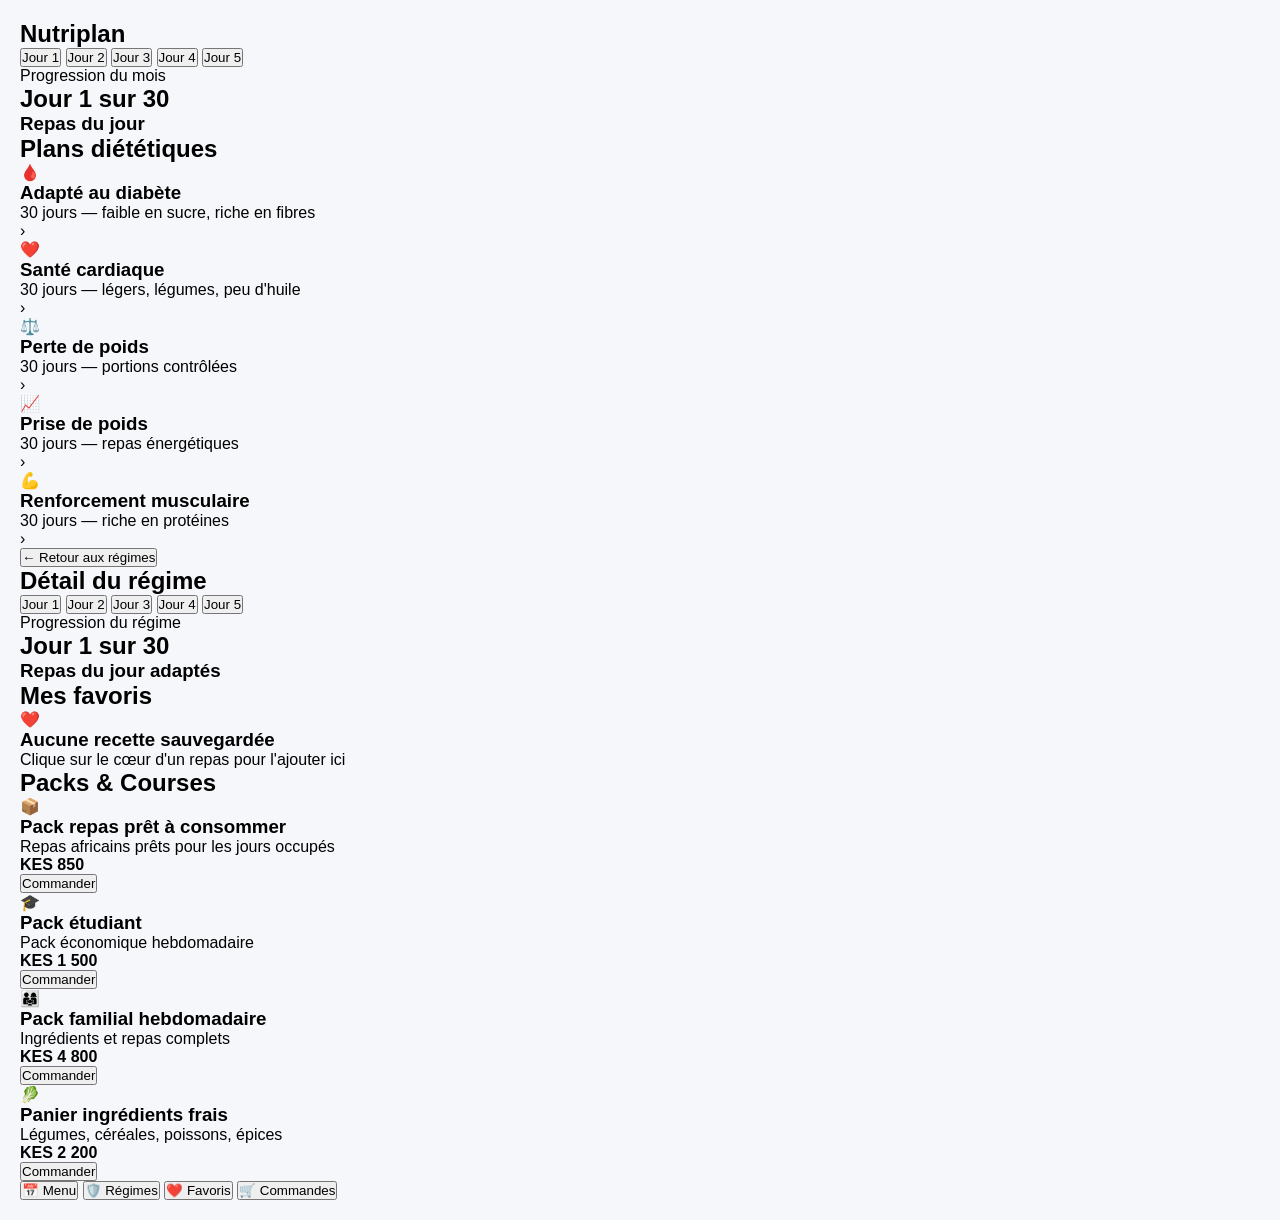
==== index.html @ a3a445f3 "modification" ====
<!DOCTYPE html>
<html lang="fr">
<head>
    <meta charset="UTF-8">
    <meta name="viewport" content="width=device-width, initial-scale=1.0">
    <title>Nutriplan</title>
    <link rel="stylesheet" href="style.css">
</head>
<body>

    <div class="app-container">

        <!-- Écran MENU -->
        <section id="screen-menu" class="screen active">
            <h1>Nutriplan</h1>

            <div class="day-selector">
                <button class="day-btn active" data-day="1">Jour 1</button>
                <button class="day-btn" data-day="2">Jour 2</button>
                <button class="day-btn" data-day="3">Jour 3</button>
                <button class="day-btn" data-day="4">Jour 4</button>
                <button class="day-btn" data-day="5">Jour 5</button>
            </div>

            <div class="progress-card">
                <p class="progress-label">Progression du mois</p>
                <h2 id="day-display">Jour 1 sur 30</h2>
                <div class="progress-bar">
                    <div id="progress-fill" style="width: 3.33%"></div>
                </div>
            </div>

            <h3 class="section-title">Repas du jour</h3>
            <div id="meals-container"></div>
        </section>

        <!-- Écran RÉGIMES -->
        <section id="screen-diets" class="screen">
            <h1>Plans diététiques</h1>
            <div class="diet-list">
                <div class="diet-card" data-diet="diabetes">
                    <span class="diet-icon">🩸</span>
                    <div>
                        <h3>Adapté au diabète</h3>
                        <p>30 jours — faible en sucre, riche en fibres</p>
                    </div>
                    <span>›</span>
                </div>
                <div class="diet-card" data-diet="heart">
                    <span class="diet-icon">❤️</span>
                    <div>
                        <h3>Santé cardiaque</h3>
                        <p>30 jours — légers, légumes, peu d'huile</p>
                    </div>
                    <span>›</span>
                </div>
                <div class="diet-card" data-diet="weightloss">
                    <span class="diet-icon">⚖️</span>
                    <div>
                        <h3>Perte de poids</h3>
                        <p>30 jours — portions contrôlées</p>
                    </div>
                    <span>›</span>
                </div>
                <div class="diet-card" data-diet="weightgain">
                    <span class="diet-icon">📈</span>
                    <div>
                        <h3>Prise de poids</h3>
                        <p>30 jours — repas énergétiques</p>
                    </div>
                    <span>›</span>
                </div>
                <div class="diet-card" data-diet="muscle">
                    <span class="diet-icon">💪</span>
                    <div>
                        <h3>Renforcement musculaire</h3>
                        <p>30 jours — riche en protéines</p>
                    </div>
                    <span>›</span>
                </div>
            </div>
        </section>

                <!-- Écran DÉTAIL RÉGIME -->
        <section id="screen-diet-detail" class="screen">
            <div class="back-btn-container">
                <button id="back-to-diets">← Retour aux régimes</button>
            </div>
            <h1 id="diet-title">Détail du régime</h1>
            <p id="diet-desc" class="diet-description"></p>

            <div class="day-selector" id="diet-day-selector">
                <button class="diet-day-btn active" data-day="1">Jour 1</button>
                <button class="diet-day-btn" data-day="2">Jour 2</button>
                <button class="diet-day-btn" data-day="3">Jour 3</button>
                <button class="diet-day-btn" data-day="4">Jour 4</button>
                <button class="diet-day-btn" data-day="5">Jour 5</button>
            </div>

            <div class="progress-card">
                <p class="progress-label">Progression du régime</p>
                <h2 id="diet-day-display">Jour 1 sur 30</h2>
                <div class="progress-bar">
                    <div id="diet-progress-fill" style="width: 3.33%"></div>
                </div>
            </div>

            <h3 class="section-title">Repas du jour adaptés</h3>
            <div id="diet-meals-container"></div>
        </section>

        <!-- Écran FAVORIS -->
        <section id="screen-saved" class="screen">
            <h1>Mes favoris</h1>
            <div id="favorites-content">
                <div class="empty-state">
                    <span class="heart-icon">❤️</span>
                    <h3>Aucune recette sauvegardée</h3>
                    <p>Clique sur le cœur d'un repas pour l'ajouter ici</p>
                </div>
            </div>
        </section>

        <!-- Écran COMMANDES -->
        <section id="screen-orders" class="screen">
            <h1>Packs & Courses</h1>
            <div class="order-list">
                <div class="order-card">
                    <span class="order-icon">📦</span>
                    <div>
                        <h3>Pack repas prêt à consommer</h3>
                        <p>Repas africains prêts pour les jours occupés</p>
                        <strong>KES 850</strong>
                    </div>
                    <button class="order-btn">Commander</button>
                </div>
                <div class="order-card">
                    <span class="order-icon">🎓</span>
                    <div>
                        <h3>Pack étudiant</h3>
                        <p>Pack économique hebdomadaire</p>
                        <strong>KES 1 500</strong>
                    </div>
                    <button class="order-btn">Commander</button>
                </div>
                <div class="order-card">
                    <span class="order-icon">👨‍👩‍👧</span>
                    <div>
                        <h3>Pack familial hebdomadaire</h3>
                        <p>Ingrédients et repas complets</p>
                        <strong>KES 4 800</strong>
                    </div>
                    <button class="order-btn">Commander</button>
                </div>
                <div class="order-card">
                    <span class="order-icon">🥬</span>
                    <div>
                        <h3>Panier ingrédients frais</h3>
                        <p>Légumes, céréales, poissons, épices</p>
                        <strong>KES 2 200</strong>
                    </div>
                    <button class="order-btn">Commander</button>
                </div>
            </div>
        </section>

        <!-- Barre de navigation -->
        <nav class="bottom-nav">
            <button class="nav-btn active" data-screen="menu">
                <span>📅</span> Menu
            </button>
            <button class="nav-btn" data-screen="diets">
                <span>🛡️</span> Régimes
            </button>
            <button class="nav-btn" data-screen="saved">
                <span>❤️</span> Favoris
            </button>
            <button class="nav-btn" data-screen="orders">
                <span>🛒</span> Commandes
            </button>
        </nav>

    </div>

    <script src="script.js"></script>
</body>
</html>
---- style.css ----
/* === Réinitialisation générale === */
* {
  margin: 0;
  padding: 0;
  box-sizing: border-box;
  font-family: Arial, sans-serif;
}

body {
  background-color: #f5f7fa;
  padding: 20px;
}

/* === Conteneur principal === */
.conteneur {
  max-width: 700px;
  margin: 0 auto;
}

.conteneur h2 {
  text-align: center;
  color: #2d5a27;
  margin-bottom: 25px;
  font-size: 22px;
}

/* === Liste des régimes === */
.liste-regimes {
  display: flex;
  flex-direction: column;
  gap: 14px;
}

/* === Carte de régime === */
.carte-regime {
  display: flex;
  align-items: center;
  background: white;
  padding: 16px 18px;
  border-radius: 12px;
  box-shadow: 0 2px 6px rgba(0,0,0,0.08);
  cursor: pointer;
  transition: all 0.2s ease;
}

.carte-regime:hover {
  transform: translateY(-2px);
  box-shadow: 0 4px 10px rgba(0,0,0,0.12);
}

.carte-regime:active {
  opacity: 0.7;
  transform: translateY(0);
}

/* === Icône === */
.icone {
  font-size: 26px;
  margin-right: 14px;
}

/* === Texte === */
.contenu {
  flex: 1;
}

.contenu h3 {
  font-size: 16px;
  color: #1e293b;
  margin-bottom: 4px;
}

.contenu p {
  font-size: 13px;
  color: #64748b;
}

/* === Flèche === */
.fleche {
  font-size: 22px;
  color: #94a3b8;
  font-weight: bold;
}
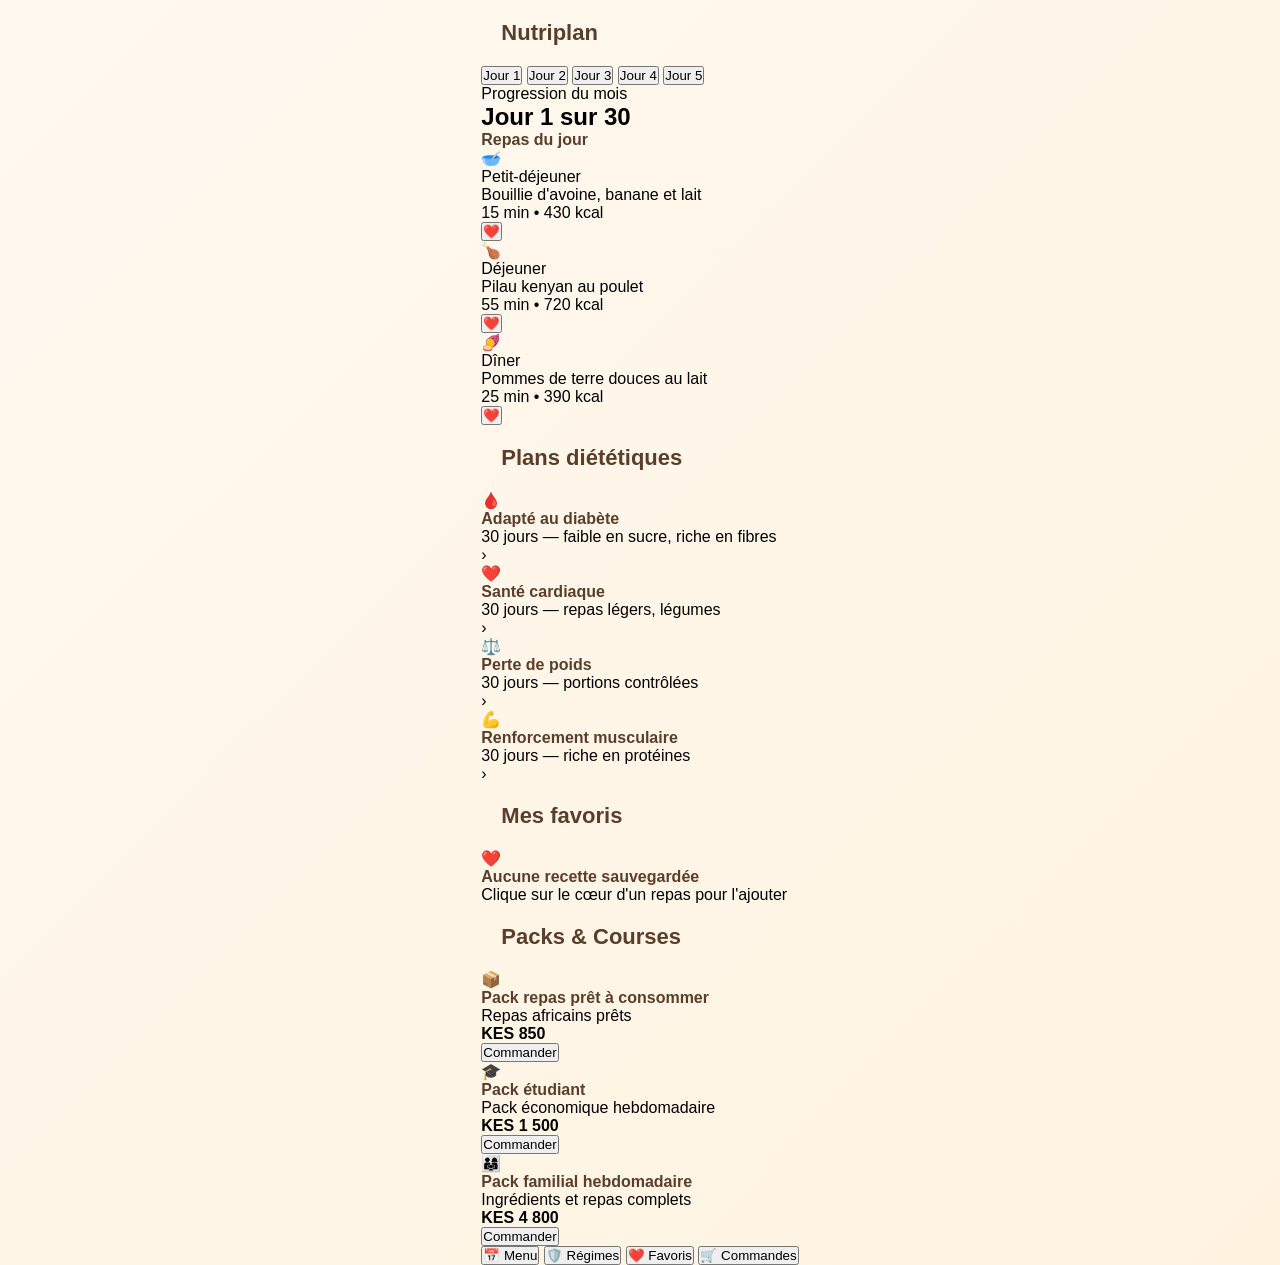
==== commit a00ac59a: "modification" ====
--- a/index.html
+++ b/index.html
@@ -8,180 +8,135 @@
 </head>
 <body>
 
-    <div class="app-container">
+<div class="app">
 
-        <!-- Écran MENU -->
-        <section id="screen-menu" class="screen active">
-            <h1>Nutriplan</h1>
+    <!-- Écran MENU -->
+    <div id="ecran-menu" class="ecran actif">
+        <h1>Nutriplan</h1>
 
-            <div class="day-selector">
-                <button class="day-btn active" data-day="1">Jour 1</button>
-                <button class="day-btn" data-day="2">Jour 2</button>
-                <button class="day-btn" data-day="3">Jour 3</button>
-                <button class="day-btn" data-day="4">Jour 4</button>
-                <button class="day-btn" data-day="5">Jour 5</button>
+        <div class="select-jour">
+            <button class="btn-jour actif" data-jour="1">Jour 1</button>
+            <button class="btn-jour" data-jour="2">Jour 2</button>
+            <button class="btn-jour" data-jour="3">Jour 3</button>
+            <button class="btn-jour" data-jour="4">Jour 4</button>
+            <button class="btn-jour" data-jour="5">Jour 5</button>
+        </div>
+
+        <div class="carte-progression">
+            <p>Progression du mois</p>
+            <h2 id="affiche-jour">Jour 1 sur 30</h2>
+            <div class="barre">
+                <div id="remplissage" style="width: 3.33%"></div>
             </div>
+        </div>
 
-            <div class="progress-card">
-                <p class="progress-label">Progression du mois</p>
-                <h2 id="day-display">Jour 1 sur 30</h2>
-                <div class="progress-bar">
-                    <div id="progress-fill" style="width: 3.33%"></div>
-                </div>
-            </div>
-
-            <h3 class="section-title">Repas du jour</h3>
-            <div id="meals-container"></div>
-        </section>
-
-        <!-- Écran RÉGIMES -->
-        <section id="screen-diets" class="screen">
-            <h1>Plans diététiques</h1>
-            <div class="diet-list">
-                <div class="diet-card" data-diet="diabetes">
-                    <span class="diet-icon">🩸</span>
-                    <div>
-                        <h3>Adapté au diabète</h3>
-                        <p>30 jours — faible en sucre, riche en fibres</p>
-                    </div>
-                    <span>›</span>
-                </div>
-                <div class="diet-card" data-diet="heart">
-                    <span class="diet-icon">❤️</span>
-                    <div>
-                        <h3>Santé cardiaque</h3>
-                        <p>30 jours — légers, légumes, peu d'huile</p>
-                    </div>
-                    <span>›</span>
-                </div>
-                <div class="diet-card" data-diet="weightloss">
-                    <span class="diet-icon">⚖️</span>
-                    <div>
-                        <h3>Perte de poids</h3>
-                        <p>30 jours — portions contrôlées</p>
-                    </div>
-                    <span>›</span>
-                </div>
-                <div class="diet-card" data-diet="weightgain">
-                    <span class="diet-icon">📈</span>
-                    <div>
-                        <h3>Prise de poids</h3>
-                        <p>30 jours — repas énergétiques</p>
-                    </div>
-                    <span>›</span>
-                </div>
-                <div class="diet-card" data-diet="muscle">
-                    <span class="diet-icon">💪</span>
-                    <div>
-                        <h3>Renforcement musculaire</h3>
-                        <p>30 jours — riche en protéines</p>
-                    </div>
-                    <span>›</span>
-                </div>
-            </div>
-        </section>
-
-                <!-- Écran DÉTAIL RÉGIME -->
-        <section id="screen-diet-detail" class="screen">
-            <div class="back-btn-container">
-                <button id="back-to-diets">← Retour aux régimes</button>
-            </div>
-            <h1 id="diet-title">Détail du régime</h1>
-            <p id="diet-desc" class="diet-description"></p>
-
-            <div class="day-selector" id="diet-day-selector">
-                <button class="diet-day-btn active" data-day="1">Jour 1</button>
-                <button class="diet-day-btn" data-day="2">Jour 2</button>
-                <button class="diet-day-btn" data-day="3">Jour 3</button>
-                <button class="diet-day-btn" data-day="4">Jour 4</button>
-                <button class="diet-day-btn" data-day="5">Jour 5</button>
-            </div>
-
-            <div class="progress-card">
-                <p class="progress-label">Progression du régime</p>
-                <h2 id="diet-day-display">Jour 1 sur 30</h2>
-                <div class="progress-bar">
-                    <div id="diet-progress-fill" style="width: 3.33%"></div>
-                </div>
-            </div>
-
-            <h3 class="section-title">Repas du jour adaptés</h3>
-            <div id="diet-meals-container"></div>
-        </section>
-
-        <!-- Écran FAVORIS -->
-        <section id="screen-saved" class="screen">
-            <h1>Mes favoris</h1>
-            <div id="favorites-content">
-                <div class="empty-state">
-                    <span class="heart-icon">❤️</span>
-                    <h3>Aucune recette sauvegardée</h3>
-                    <p>Clique sur le cœur d'un repas pour l'ajouter ici</p>
-                </div>
-            </div>
-        </section>
-
-        <!-- Écran COMMANDES -->
-        <section id="screen-orders" class="screen">
-            <h1>Packs & Courses</h1>
-            <div class="order-list">
-                <div class="order-card">
-                    <span class="order-icon">📦</span>
-                    <div>
-                        <h3>Pack repas prêt à consommer</h3>
-                        <p>Repas africains prêts pour les jours occupés</p>
-                        <strong>KES 850</strong>
-                    </div>
-                    <button class="order-btn">Commander</button>
-                </div>
-                <div class="order-card">
-                    <span class="order-icon">🎓</span>
-                    <div>
-                        <h3>Pack étudiant</h3>
-                        <p>Pack économique hebdomadaire</p>
-                        <strong>KES 1 500</strong>
-                    </div>
-                    <button class="order-btn">Commander</button>
-                </div>
-                <div class="order-card">
-                    <span class="order-icon">👨‍👩‍👧</span>
-                    <div>
-                        <h3>Pack familial hebdomadaire</h3>
-                        <p>Ingrédients et repas complets</p>
-                        <strong>KES 4 800</strong>
-                    </div>
-                    <button class="order-btn">Commander</button>
-                </div>
-                <div class="order-card">
-                    <span class="order-icon">🥬</span>
-                    <div>
-                        <h3>Panier ingrédients frais</h3>
-                        <p>Légumes, céréales, poissons, épices</p>
-                        <strong>KES 2 200</strong>
-                    </div>
-                    <button class="order-btn">Commander</button>
-                </div>
-            </div>
-        </section>
-
-        <!-- Barre de navigation -->
-        <nav class="bottom-nav">
-            <button class="nav-btn active" data-screen="menu">
-                <span>📅</span> Menu
-            </button>
-            <button class="nav-btn" data-screen="diets">
-                <span>🛡️</span> Régimes
-            </button>
-            <button class="nav-btn" data-screen="saved">
-                <span>❤️</span> Favoris
-            </button>
-            <button class="nav-btn" data-screen="orders">
-                <span>🛒</span> Commandes
-            </button>
-        </nav>
-
+        <h3>Repas du jour</h3>
+        <div id="conteneur-repas"></div>
     </div>
 
-    <script src="script.js"></script>
+    <!-- Écran RÉGIMES -->
+    <div id="ecran-regimes" class="ecran">
+        <h1>Plans diététiques</h1>
+        <div class="liste-regimes">
+            <div class="carte-regime" data-regime="diabete">
+                <span class="icone">🩸</span>
+                <div>
+                    <h3>Adapté au diabète</h3>
+                    <p>30 jours — faible en sucre, riche en fibres</p>
+                </div>
+                <span>›</span>
+            </div>
+            <div class="carte-regime" data-regime="coeur">
+                <span class="icone">❤️</span>
+                <div>
+                    <h3>Santé cardiaque</h3>
+                    <p>30 jours — repas légers, légumes</p>
+                </div>
+                <span>›</span>
+            </div>
+            <div class="carte-regime" data-regime="poids">
+                <span class="icone">⚖️</span>
+                <div>
+                    <h3>Perte de poids</h3>
+                    <p>30 jours — portions contrôlées</p>
+                </div>
+                <span>›</span>
+            </div>
+            <div class="carte-regime" data-regime="muscle">
+                <span class="icone">💪</span>
+                <div>
+                    <h3>Renforcement musculaire</h3>
+                    <p>30 jours — riche en protéines</p>
+                </div>
+                <span>›</span>
+            </div>
+        </div>
+    </div>
+
+    <!-- Écran FAVORIS -->
+    <div id="ecran-favoris" class="ecran">
+        <h1>Mes favoris</h1>
+        <div id="conteneur-favoris">
+            <div class="etat-vide">
+                <span>❤️</span>
+                <h3>Aucune recette sauvegardée</h3>
+                <p>Clique sur le cœur d'un repas pour l'ajouter</p>
+            </div>
+        </div>
+    </div>
+
+    <!-- Écran COMMANDES -->
+    <div id="ecran-commandes" class="ecran">
+        <h1>Packs & Courses</h1>
+        <div class="liste-packs">
+            <div class="carte-pack">
+                <span>📦</span>
+                <div>
+                    <h3>Pack repas prêt à consommer</h3>
+                    <p>Repas africains prêts</p>
+                    <strong>KES 850</strong>
+                </div>
+                <button>Commander</button>
+            </div>
+            <div class="carte-pack">
+                <span>🎓</span>
+                <div>
+                    <h3>Pack étudiant</h3>
+                    <p>Pack économique hebdomadaire</p>
+                    <strong>KES 1 500</strong>
+                </div>
+                <button>Commander</button>
+            </div>
+            <div class="carte-pack">
+                <span>👨‍👩‍👧</span>
+                <div>
+                    <h3>Pack familial hebdomadaire</h3>
+                    <p>Ingrédients et repas complets</p>
+                    <strong>KES 4 800</strong>
+                </div>
+                <button>Commander</button>
+            </div>
+        </div>
+    </div>
+
+    <!-- Barre de navigation -->
+    <nav class="nav-bas">
+        <button class="btn-nav actif" data-ecran="menu">
+            <span>📅</span> Menu
+        </button>
+        <button class="btn-nav" data-ecran="regimes">
+            <span>🛡️</span> Régimes
+        </button>
+        <button class="btn-nav" data-ecran="favoris">
+            <span>❤️</span> Favoris
+        </button>
+        <button class="btn-nav" data-ecran="commandes">
+            <span>🛒</span> Commandes
+        </button>
+    </nav>
+
+</div>
+
+<script src="script.js"></script>
 </body>
 </html>
--- a/style.css
+++ b/style.css
@@ -1,83 +1,309 @@
-/* === Réinitialisation générale === */
 * {
-  margin: 0;
-  padding: 0;
-  box-sizing: border-box;
-  font-family: Arial, sans-serif;
+    margin: 0;
+    padding: 0;
+    box-sizing: border-box;
+    font-family: 'Segoe UI', sans-serif;
 }
 
 body {
-  background-color: #f5f7fa;
-  padding: 20px;
-}
-
-/* === Conteneur principal === */
-.conteneur {
-  max-width: 700px;
-  margin: 0 auto;
-}
-
-.conteneur h2 {
-  text-align: center;
-  color: #2d5a27;
-  margin-bottom: 25px;
-  font-size: 22px;
-}
-
-/* === Liste des régimes === */
-.liste-regimes {
-  display: flex;
-  flex-direction: column;
-  gap: 14px;
-}
-
-/* === Carte de régime === */
-.carte-regime {
-  display: flex;
-  align-items: center;
-  background: white;
-  padding: 16px 18px;
-  border-radius: 12px;
-  box-shadow: 0 2px 6px rgba(0,0,0,0.08);
-  cursor: pointer;
-  transition: all 0.2s ease;
-}
-
-.carte-regime:hover {
-  transform: translateY(-2px);
-  box-shadow: 0 4px 10px rgba(0,0,0,0.12);
-}
-
-.carte-regime:active {
-  opacity: 0.7;
-  transform: translateY(0);
-}
-
-/* === Icône === */
-.icone {
-  font-size: 26px;
-  margin-right: 14px;
-}
-
-/* === Texte === */
-.contenu {
-  flex: 1;
-}
-
-.contenu h3 {
-  font-size: 16px;
-  color: #1e293b;
-  margin-bottom: 4px;
-}
-
-.contenu p {
-  font-size: 13px;
-  color: #64748b;
-}
-
-/* === Flèche === */
-.fleche {
-  font-size: 22px;
-  color: #94a3b8;
-  font-weight: bold;
-}
+    background: linear-gradient(135deg, #fff9f0, #fff3e0);
+    min-height: 100vh;
+    display: flex;
+    justify-content: center;
+}
+
+.app-container {
+    width: 100%;
+    max-width: 420px;
+    background: #fffbf6;
+    min-height: 100vh;
+    padding-bottom: 80px;
+    position: relative;
+}
+
+h1 {
+    font-size: 22px;
+    padding: 20px;
+    color: #5a3e2b;
+}
+
+h3 {
+    color: #5a3e2b;
+    font-size: 16px;
+}
+
+.screen {
+    display: none;
+    padding: 0 16px;
+}
+
+.screen.active {
+    display: block;
+}
+
+/* Sélecteur de jour */
+.day-selector {
+    display: flex;
+    gap: 8px;
+    padding: 0 4px 16px;
+    overflow-x: auto;
+}
+
+.day-btn {
+    padding: 10px 16px;
+    border: none;
+    border-radius: 10px;
+    background: #f3e5d8;
+    color: #8a6d5a;
+    font-size: 14px;
+    cursor: pointer;
+}
+
+.day-btn.active {
+    background: #e67e22;
+    color: white;
+    font-weight: bold;
+}
+
+/* Carte progression */
+.progress-card {
+    background: linear-gradient(135deg, #2c2c2c, #444);
+    color: white;
+    padding: 20px;
+    border-radius: 14px;
+    margin-bottom: 24px;
+}
+
+.progress-label {
+    font-size: 13px;
+    opacity: 0.7;
+    margin-bottom: 6px;
+}
+
+.progress-card h2 {
+    font-size: 22px;
+    margin-bottom: 10px;
+}
+
+.progress-bar {
+    height: 8px;
+    background: #555;
+    border-radius: 4px;
+    overflow: hidden;
+}
+
+#progress-fill {
+    height: 100%;
+    background: #f39c12;
+    border-radius: 4px;
+    transition: width 0.3s ease;
+}
+
+.section-title {
+    font-size: 18px;
+    margin-bottom: 14px;
+    color: #5a3e2b;
+}
+
+/* Carte repas */
+.meal-card {
+    background: #fff;
+    border-radius: 14px;
+    padding: 14px;
+    margin-bottom: 12px;
+    box-shadow: 0 2px 6px rgba(0,0,0,0.06);
+    display: flex;
+    gap: 12px;
+    align-items: center;
+}
+
+.meal-icon {
+    font-size: 32px;
+    width: 50px;
+    text-align: center;
+}
+
+.meal-info {
+    flex: 1;
+}
+
+.meal-type {
+    font-size: 13px;
+    color: #e67e22;
+    font-weight: 600;
+}
+
+.meal-name {
+    font-size: 15px;
+    color: #333;
+    margin: 3px 0;
+}
+
+.meal-meta {
+    font-size: 12px;
+    color: #888;
+}
+
+.fav-btn {
+    font-size: 22px;
+    background: none;
+    border: none;
+    cursor: pointer;
+    color: #ddd;
+    transition: all 0.2s;
+}
+
+.fav-btn.saved {
+    color: #e74c3c;
+    filter: drop-shadow(0 0 2px rgba(231,76,60,0.3));
+}
+
+/* Régimes */
+.diet-list {
+    display: flex;
+    flex-direction: column;
+    gap: 10px;
+}
+
+.diet-card {
+    background: #fff;
+    border-radius: 14px;
+    padding: 14px;
+    display: flex;
+    align-items: center;
+    gap: 12px;
+    box-shadow: 0 2px 6px rgba(0,0,0,0.05);
+    cursor: pointer;
+}
+
+.diet-icon {
+    font-size: 24px;
+}
+
+.diet-card p {
+    font-size: 13px;
+    color: #777;
+    margin-top: 3px;
+}
+
+/* État vide favoris */
+.empty-state {
+    text-align: center;
+    padding: 60px 20px;
+    color: #888;
+}
+
+.heart-icon {
+    font-size: 48px;
+    opacity: 0.4;
+    display: block;
+    margin-bottom: 16px;
+}
+
+/* Commandes */
+.order-list {
+    display: flex;
+    flex-direction: column;
+    gap: 12px;
+}
+
+.order-card {
+    background: #fff;
+    border-radius: 14px;
+    padding: 14px;
+    display: flex;
+    gap: 10px;
+    box-shadow: 0 2px 6px rgba(0,0,0,0.05);
+}
+
+.order-icon {
+    font-size: 24px;
+}
+
+.order-card p {
+    font-size: 12px;
+    color: #777;
+    margin: 4px 0 8px;
+}
+
+.order-btn {
+    background: #e67e22;
+    color: white;
+    border: none;
+    border-radius: 8px;
+    padding: 6px 12px;
+    font-size: 13px;
+    cursor: pointer;
+    white-space: nowrap;
+}
+
+/* Navigation inférieure */
+.bottom-nav {
+    position: fixed;
+    bottom: 0;
+    left: 50%;
+    transform: translateX(-50%);
+    width: 100%;
+    max-width: 420px;
+    display: flex;
+    background: #fff;
+    border-top: 1px solid #eee;
+    padding: 8px 0;
+    z-index: 100;
+}
+
+.nav-btn {
+    flex: 1;
+    background: none;
+    border: none;
+    font-size: 12px;
+    color: #aaa;
+    cursor: pointer;
+    display: flex;
+    flex-direction: column;
+    align-items: center;
+    gap: 4px;
+}
+
+.nav-btn.active {
+    color: #e67e22;
+    font-weight: 600;
+}
+
+.nav-btn span {
+    font-size: 18px;
+}
+/* Bouton retour */
+.back-btn-container {
+    margin-bottom: 10px;
+}
+#back-to-diets {
+    background: none;
+    border: none;
+    color: #e67e22;
+    font-size: 15px;
+    cursor: pointer;
+    padding: 6px 0;
+}
+
+.diet-description {
+    color: #666;
+    font-size: 14px;
+    margin: 0 0 16px;
+    padding: 0 16px;
+}
+
+.diet-day-btn {
+    padding: 10px 16px;
+    border: none;
+    border-radius: 10px;
+    background: #f3e5d8;
+    color: #8a6d5a;
+    font-size: 14px;
+    cursor: pointer;
+}
+.diet-day-btn.active {
+    background: #e67e22;
+    color: white;
+    font-weight: bold;
+}
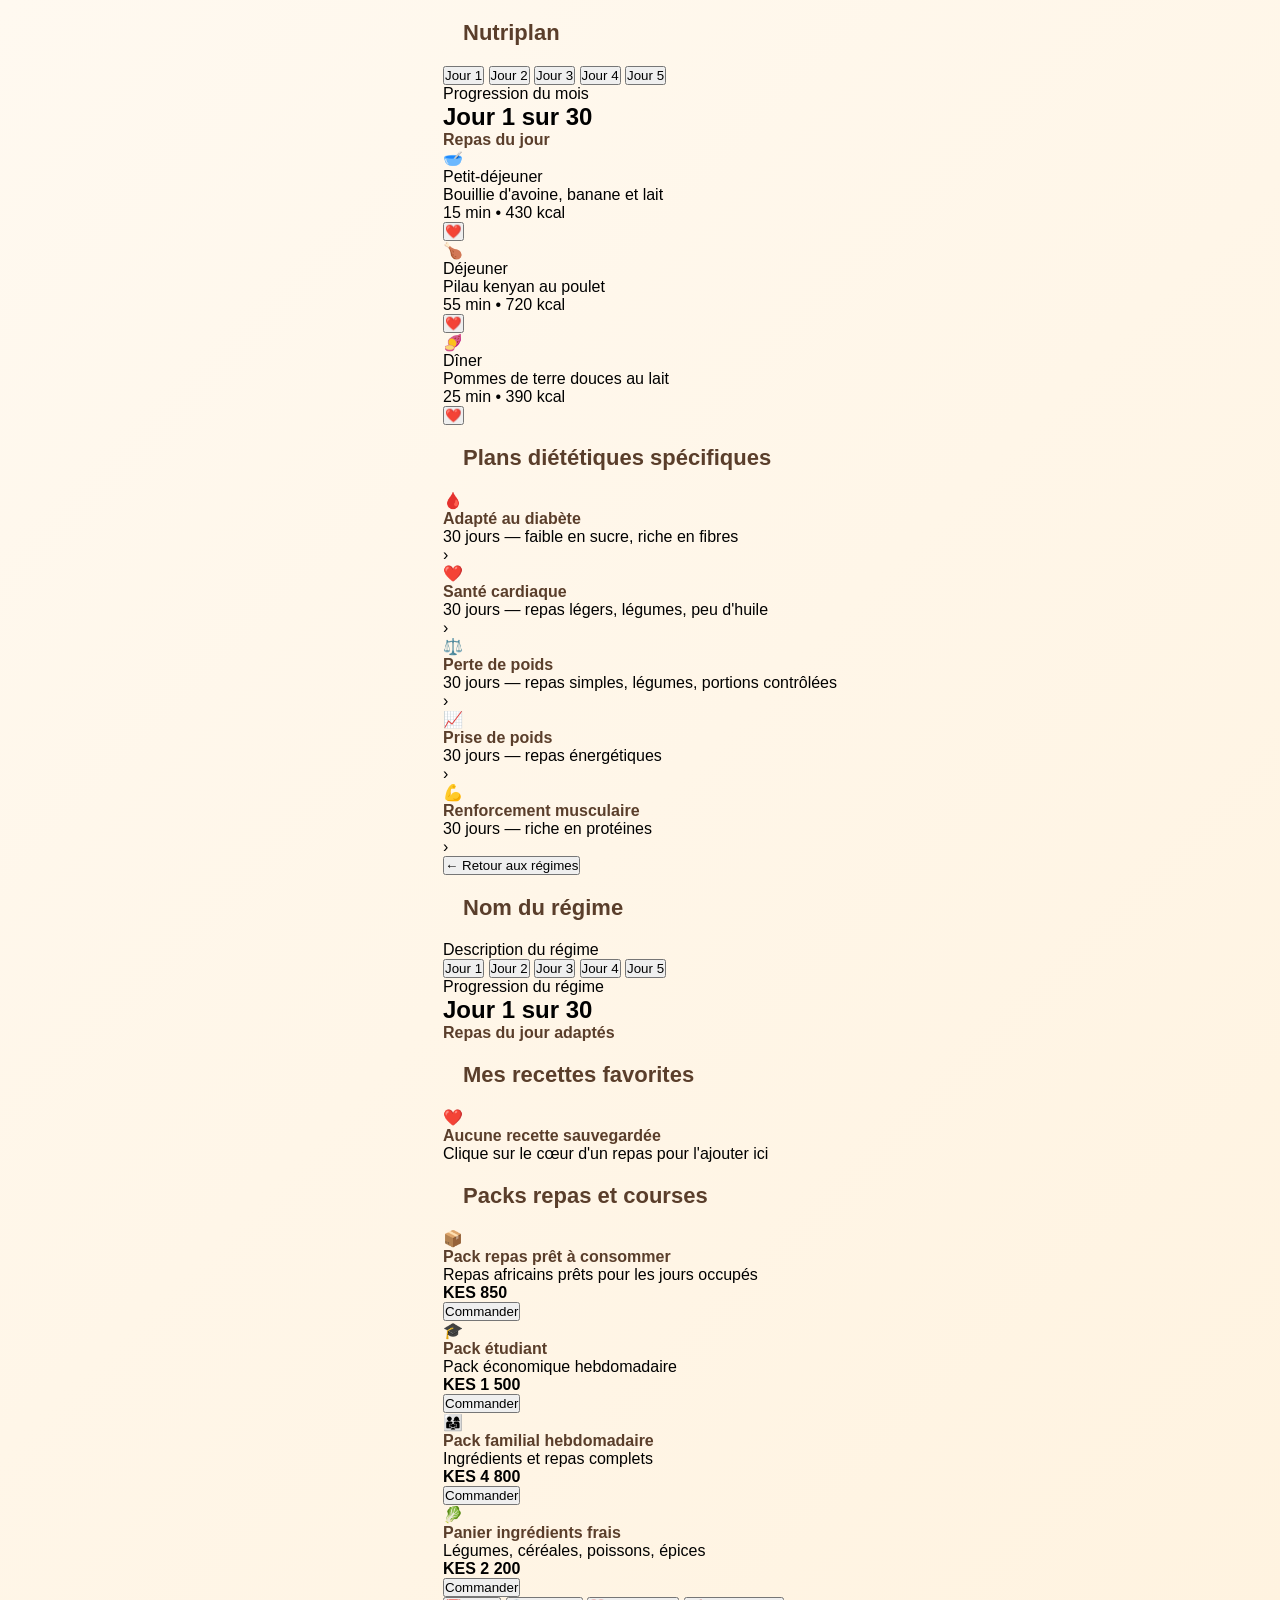
==== commit 80e92470: "mod" ====
--- a/index.html
+++ b/index.html
@@ -10,7 +10,7 @@
 
 <div class="app">
 
-    <!-- Écran MENU -->
+    <!-- Écran MENU PRINCIPAL -->
     <div id="ecran-menu" class="ecran actif">
         <h1>Nutriplan</h1>
 
@@ -34,9 +34,9 @@
         <div id="conteneur-repas"></div>
     </div>
 
-    <!-- Écran RÉGIMES -->
+    <!-- Écran LISTE DES RÉGIMES -->
     <div id="ecran-regimes" class="ecran">
-        <h1>Plans diététiques</h1>
+        <h1>Plans diététiques spécifiques</h1>
         <div class="liste-regimes">
             <div class="carte-regime" data-regime="diabete">
                 <span class="icone">🩸</span>
@@ -44,23 +44,31 @@
                     <h3>Adapté au diabète</h3>
                     <p>30 jours — faible en sucre, riche en fibres</p>
                 </div>
-                <span>›</span>
+                <span class="fleche">›</span>
             </div>
             <div class="carte-regime" data-regime="coeur">
                 <span class="icone">❤️</span>
                 <div>
                     <h3>Santé cardiaque</h3>
-                    <p>30 jours — repas légers, légumes</p>
+                    <p>30 jours — repas légers, légumes, peu d'huile</p>
                 </div>
-                <span>›</span>
+                <span class="fleche">›</span>
             </div>
             <div class="carte-regime" data-regime="poids">
                 <span class="icone">⚖️</span>
                 <div>
                     <h3>Perte de poids</h3>
-                    <p>30 jours — portions contrôlées</p>
+                    <p>30 jours — repas simples, légumes, portions contrôlées</p>
                 </div>
-                <span>›</span>
+                <span class="fleche">›</span>
+            </div>
+            <div class="carte-regime" data-regime="prise-poids">
+                <span class="icone">📈</span>
+                <div>
+                    <h3>Prise de poids</h3>
+                    <p>30 jours — repas énergétiques</p>
+                </div>
+                <span class="fleche">›</span>
             </div>
             <div class="carte-regime" data-regime="muscle">
                 <span class="icone">💪</span>
@@ -68,58 +76,93 @@
                     <h3>Renforcement musculaire</h3>
                     <p>30 jours — riche en protéines</p>
                 </div>
-                <span>›</span>
+                <span class="fleche">›</span>
             </div>
         </div>
     </div>
 
+    <!-- Écran DÉTAIL D'UN RÉGIME -->
+    <div id="ecran-detail-regime" class="ecran">
+        <button id="btn-retour" class="bouton-retour">← Retour aux régimes</button>
+        <h1 id="titre-regime">Nom du régime</h1>
+        <p id="desc-regime" class="description-regime">Description du régime</p>
+
+        <div class="select-jour">
+            <button class="btn-jour-regime actif" data-jour="1">Jour 1</button>
+            <button class="btn-jour-regime" data-jour="2">Jour 2</button>
+            <button class="btn-jour-regime" data-jour="3">Jour 3</button>
+            <button class="btn-jour-regime" data-jour="4">Jour 4</button>
+            <button class="btn-jour-regime" data-jour="5">Jour 5</button>
+        </div>
+
+        <div class="carte-progression">
+            <p>Progression du régime</p>
+            <h2 id="affiche-jour-regime">Jour 1 sur 30</h2>
+            <div class="barre">
+                <div id="remplissage-regime" style="width: 3.33%"></div>
+            </div>
+        </div>
+
+        <h3>Repas du jour adaptés</h3>
+        <div id="conteneur-repas-regime"></div>
+    </div>
+
     <!-- Écran FAVORIS -->
     <div id="ecran-favoris" class="ecran">
-        <h1>Mes favoris</h1>
+        <h1>Mes recettes favorites</h1>
         <div id="conteneur-favoris">
             <div class="etat-vide">
                 <span>❤️</span>
                 <h3>Aucune recette sauvegardée</h3>
-                <p>Clique sur le cœur d'un repas pour l'ajouter</p>
+                <p>Clique sur le cœur d'un repas pour l'ajouter ici</p>
             </div>
         </div>
     </div>
 
     <!-- Écran COMMANDES -->
     <div id="ecran-commandes" class="ecran">
-        <h1>Packs & Courses</h1>
+        <h1>Packs repas et courses</h1>
         <div class="liste-packs">
             <div class="carte-pack">
-                <span>📦</span>
+                <span class="icone">📦</span>
                 <div>
                     <h3>Pack repas prêt à consommer</h3>
-                    <p>Repas africains prêts</p>
+                    <p>Repas africains prêts pour les jours occupés</p>
                     <strong>KES 850</strong>
                 </div>
-                <button>Commander</button>
+                <button class="btn-commander">Commander</button>
             </div>
             <div class="carte-pack">
-                <span>🎓</span>
+                <span class="icone">🎓</span>
                 <div>
                     <h3>Pack étudiant</h3>
                     <p>Pack économique hebdomadaire</p>
                     <strong>KES 1 500</strong>
                 </div>
-                <button>Commander</button>
+                <button class="btn-commander">Commander</button>
             </div>
             <div class="carte-pack">
-                <span>👨‍👩‍👧</span>
+                <span class="icone">👨‍👩‍👧</span>
                 <div>
                     <h3>Pack familial hebdomadaire</h3>
                     <p>Ingrédients et repas complets</p>
                     <strong>KES 4 800</strong>
                 </div>
-                <button>Commander</button>
+                <button class="btn-commander">Commander</button>
+            </div>
+            <div class="carte-pack">
+                <span class="icone">🥬</span>
+                <div>
+                    <h3>Panier ingrédients frais</h3>
+                    <p>Légumes, céréales, poissons, épices</p>
+                    <strong>KES 2 200</strong>
+                </div>
+                <button class="btn-commander">Commander</button>
             </div>
         </div>
     </div>
 
-    <!-- Barre de navigation -->
+    <!-- Barre de navigation en bas -->
     <nav class="nav-bas">
         <button class="btn-nav actif" data-ecran="menu">
             <span>📅</span> Menu
@@ -128,7 +171,7 @@
             <span>🛡️</span> Régimes
         </button>
         <button class="btn-nav" data-ecran="favoris">
-            <span>❤️</span> Favoris
+            <span>❤️</span> Enregistrés
         </button>
         <button class="btn-nav" data-ecran="commandes">
             <span>🛒</span> Commandes
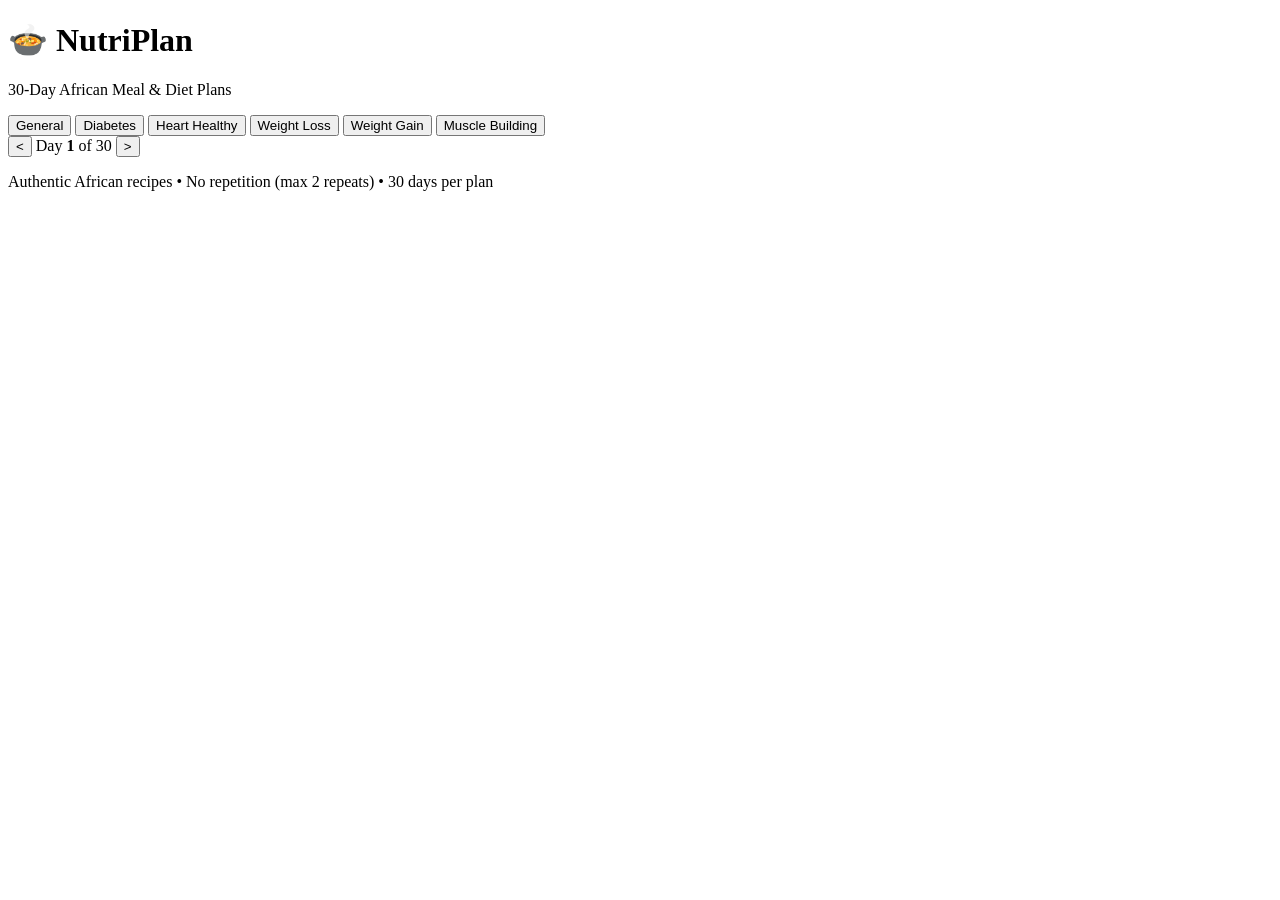
==== commit f8285f77: "modification" ====
--- a/index.html
+++ b/index.html
@@ -1,185 +1,50 @@
 <!DOCTYPE html>
-<html lang="fr">
+<html lang="en">
 <head>
-    <meta charset="UTF-8">
-    <meta name="viewport" content="width=device-width, initial-scale=1.0">
-    <title>Nutriplan</title>
-    <link rel="stylesheet" href="style.css">
+  <meta charset="UTF-8" />
+  <meta name="viewport" content="width=device-width, initial-scale=1.0" />
+  <title>NutriPlan — 30-Day African Meal Plans</title>
+  <link rel="stylesheet" href="styles.css" />
 </head>
 <body>
 
-<div class="app">
+  <header>
+    <h1>🍲 NutriPlan</h1>
+    <p>30-Day African Meal & Diet Plans</p>
+  </header>
 
-    <!-- Écran MENU PRINCIPAL -->
-    <div id="ecran-menu" class="ecran actif">
-        <h1>Nutriplan</h1>
+  <!-- Plan Tabs -->
+  <nav class="tabs">
+    <button class="tab-btn active" data-plan="general">General</button>
+    <button class="tab-btn" data-plan="diabetes">Diabetes</button>
+    <button class="tab-btn" data-plan="heart">Heart Healthy</button>
+    <button class="tab-btn" data-plan="weight-loss">Weight Loss</button>
+    <button class="tab-btn" data-plan="weight-gain">Weight Gain</button>
+    <button class="tab-btn" data-plan="muscle">Muscle Building</button>
+  </nav>
 
-        <div class="select-jour">
-            <button class="btn-jour actif" data-jour="1">Jour 1</button>
-            <button class="btn-jour" data-jour="2">Jour 2</button>
-            <button class="btn-jour" data-jour="3">Jour 3</button>
-            <button class="btn-jour" data-jour="4">Jour 4</button>
-            <button class="btn-jour" data-jour="5">Jour 5</button>
-        </div>
+  <!-- Day Selector -->
+  <section class="day-selector">
+    <button id="prevDay">&lt;</button>
+    <span>Day <strong id="currentDay">1</strong> of 30</span>
+    <button id="nextDay">&gt;</button>
+  </section>
 
-        <div class="carte-progression">
-            <p>Progression du mois</p>
-            <h2 id="affiche-jour">Jour 1 sur 30</h2>
-            <div class="barre">
-                <div id="remplissage" style="width: 3.33%"></div>
-            </div>
-        </div>
+  <!-- Progress Bar -->
+  <div class="progress-bar">
+    <div id="progressFill"></div>
+  </div>
 
-        <h3>Repas du jour</h3>
-        <div id="conteneur-repas"></div>
-    </div>
+  <!-- Meals Display -->
+  <main id="mealsContainer">
+    <!-- Injected by JavaScript -->
+  </main>
 
-    <!-- Écran LISTE DES RÉGIMES -->
-    <div id="ecran-regimes" class="ecran">
-        <h1>Plans diététiques spécifiques</h1>
-        <div class="liste-regimes">
-            <div class="carte-regime" data-regime="diabete">
-                <span class="icone">🩸</span>
-                <div>
-                    <h3>Adapté au diabète</h3>
-                    <p>30 jours — faible en sucre, riche en fibres</p>
-                </div>
-                <span class="fleche">›</span>
-            </div>
-            <div class="carte-regime" data-regime="coeur">
-                <span class="icone">❤️</span>
-                <div>
-                    <h3>Santé cardiaque</h3>
-                    <p>30 jours — repas légers, légumes, peu d'huile</p>
-                </div>
-                <span class="fleche">›</span>
-            </div>
-            <div class="carte-regime" data-regime="poids">
-                <span class="icone">⚖️</span>
-                <div>
-                    <h3>Perte de poids</h3>
-                    <p>30 jours — repas simples, légumes, portions contrôlées</p>
-                </div>
-                <span class="fleche">›</span>
-            </div>
-            <div class="carte-regime" data-regime="prise-poids">
-                <span class="icone">📈</span>
-                <div>
-                    <h3>Prise de poids</h3>
-                    <p>30 jours — repas énergétiques</p>
-                </div>
-                <span class="fleche">›</span>
-            </div>
-            <div class="carte-regime" data-regime="muscle">
-                <span class="icone">💪</span>
-                <div>
-                    <h3>Renforcement musculaire</h3>
-                    <p>30 jours — riche en protéines</p>
-                </div>
-                <span class="fleche">›</span>
-            </div>
-        </div>
-    </div>
+  <!-- Footer -->
+  <footer>
+    <p>Authentic African recipes • No repetition (max 2 repeats) • 30 days per plan</p>
+  </footer>
 
-    <!-- Écran DÉTAIL D'UN RÉGIME -->
-    <div id="ecran-detail-regime" class="ecran">
-        <button id="btn-retour" class="bouton-retour">← Retour aux régimes</button>
-        <h1 id="titre-regime">Nom du régime</h1>
-        <p id="desc-regime" class="description-regime">Description du régime</p>
-
-        <div class="select-jour">
-            <button class="btn-jour-regime actif" data-jour="1">Jour 1</button>
-            <button class="btn-jour-regime" data-jour="2">Jour 2</button>
-            <button class="btn-jour-regime" data-jour="3">Jour 3</button>
-            <button class="btn-jour-regime" data-jour="4">Jour 4</button>
-            <button class="btn-jour-regime" data-jour="5">Jour 5</button>
-        </div>
-
-        <div class="carte-progression">
-            <p>Progression du régime</p>
-            <h2 id="affiche-jour-regime">Jour 1 sur 30</h2>
-            <div class="barre">
-                <div id="remplissage-regime" style="width: 3.33%"></div>
-            </div>
-        </div>
-
-        <h3>Repas du jour adaptés</h3>
-        <div id="conteneur-repas-regime"></div>
-    </div>
-
-    <!-- Écran FAVORIS -->
-    <div id="ecran-favoris" class="ecran">
-        <h1>Mes recettes favorites</h1>
-        <div id="conteneur-favoris">
-            <div class="etat-vide">
-                <span>❤️</span>
-                <h3>Aucune recette sauvegardée</h3>
-                <p>Clique sur le cœur d'un repas pour l'ajouter ici</p>
-            </div>
-        </div>
-    </div>
-
-    <!-- Écran COMMANDES -->
-    <div id="ecran-commandes" class="ecran">
-        <h1>Packs repas et courses</h1>
-        <div class="liste-packs">
-            <div class="carte-pack">
-                <span class="icone">📦</span>
-                <div>
-                    <h3>Pack repas prêt à consommer</h3>
-                    <p>Repas africains prêts pour les jours occupés</p>
-                    <strong>KES 850</strong>
-                </div>
-                <button class="btn-commander">Commander</button>
-            </div>
-            <div class="carte-pack">
-                <span class="icone">🎓</span>
-                <div>
-                    <h3>Pack étudiant</h3>
-                    <p>Pack économique hebdomadaire</p>
-                    <strong>KES 1 500</strong>
-                </div>
-                <button class="btn-commander">Commander</button>
-            </div>
-            <div class="carte-pack">
-                <span class="icone">👨‍👩‍👧</span>
-                <div>
-                    <h3>Pack familial hebdomadaire</h3>
-                    <p>Ingrédients et repas complets</p>
-                    <strong>KES 4 800</strong>
-                </div>
-                <button class="btn-commander">Commander</button>
-            </div>
-            <div class="carte-pack">
-                <span class="icone">🥬</span>
-                <div>
-                    <h3>Panier ingrédients frais</h3>
-                    <p>Légumes, céréales, poissons, épices</p>
-                    <strong>KES 2 200</strong>
-                </div>
-                <button class="btn-commander">Commander</button>
-            </div>
-        </div>
-    </div>
-
-    <!-- Barre de navigation en bas -->
-    <nav class="nav-bas">
-        <button class="btn-nav actif" data-ecran="menu">
-            <span>📅</span> Menu
-        </button>
-        <button class="btn-nav" data-ecran="regimes">
-            <span>🛡️</span> Régimes
-        </button>
-        <button class="btn-nav" data-ecran="favoris">
-            <span>❤️</span> Enregistrés
-        </button>
-        <button class="btn-nav" data-ecran="commandes">
-            <span>🛒</span> Commandes
-        </button>
-    </nav>
-
-</div>
-
-<script src="script.js"></script>
+  <script src="app.js"></script>
 </body>
 </html>
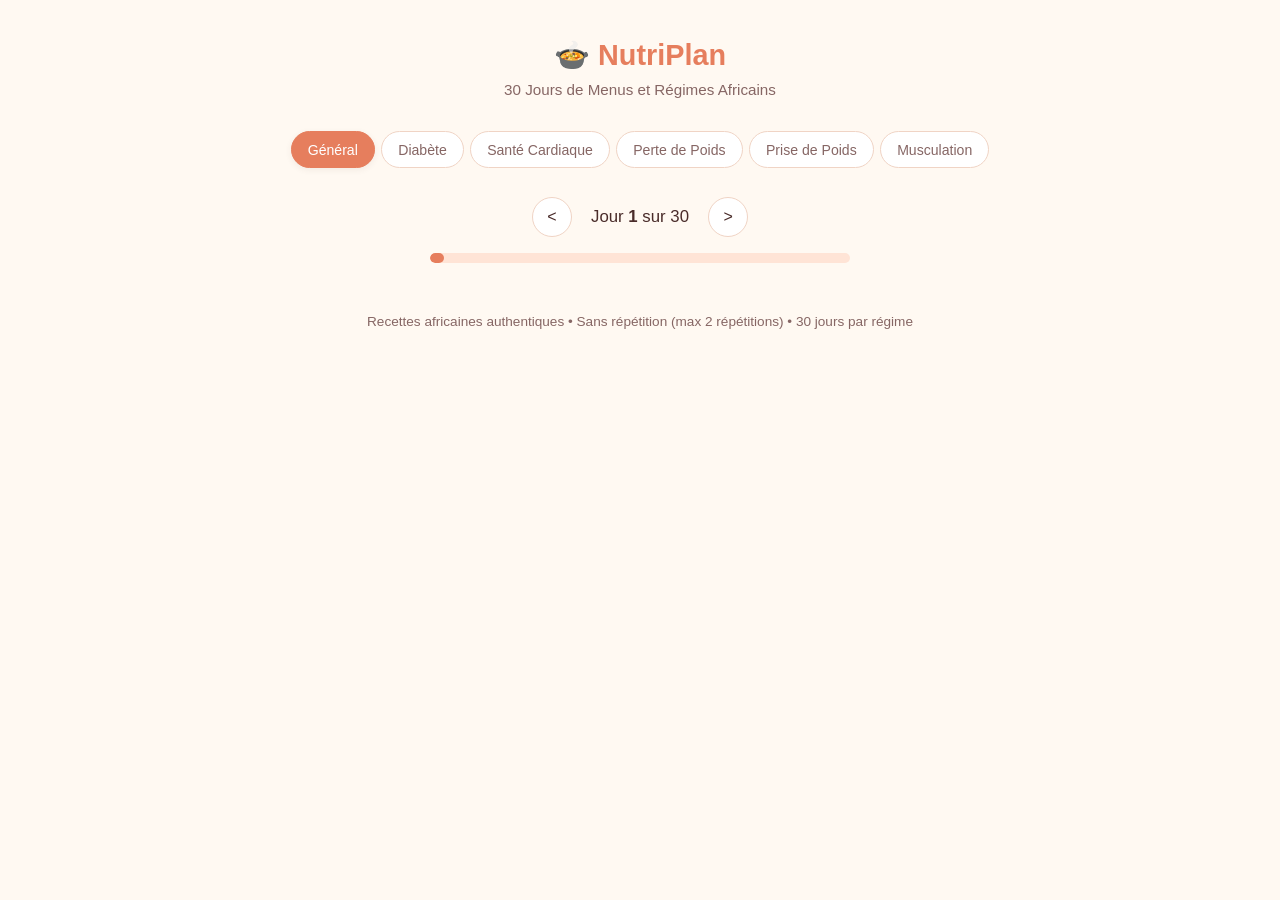
==== commit b0e458aa: "modification" ====
--- a/index.html
+++ b/index.html
@@ -1,50 +1,204 @@
 <!DOCTYPE html>
-<html lang="en">
+<html lang="fr">
 <head>
   <meta charset="UTF-8" />
   <meta name="viewport" content="width=device-width, initial-scale=1.0" />
-  <title>NutriPlan — 30-Day African Meal Plans</title>
-  <link rel="stylesheet" href="styles.css" />
+  <title>NutriPlan — 30 Jours de Menus Africains</title>
+  <style>
+    :root {
+      --bg: #fff9f2;
+      --card: #ffffff;
+      --text: #4a2c2a;
+      --muted: #866664;
+      --accent: #e67e5d;
+      --accent-light: #ffe4d6;
+      --border: #f0d4c5;
+      --shadow: rgba(93, 64, 55, 0.08);
+    }
+    * { margin: 0; padding: 0; box-sizing: border-box; font-family: 'Segoe UI', Roboto, sans-serif; }
+    body { background-color: var(--bg); color: var(--text); line-height: 1.6; padding-bottom: 3rem; }
+    header { text-align: center; padding: 2rem 1rem 1rem; }
+    header h1 { font-size: 1.8rem; color: var(--accent); }
+    header p { color: var(--muted); font-size: 0.95rem; }
+    .tabs { display: flex; flex-wrap: wrap; justify-content: center; gap: 0.4rem; padding: 0.8rem; }
+    .tab-btn { padding: 0.6rem 1rem; border: none; border-radius: 2rem; background: var(--card); color: var(--muted); border: 1px solid var(--border); cursor: pointer; font-size: 0.88rem; transition: all 0.25s ease; }
+    .tab-btn.active { background: var(--accent); color: white; border-color: var(--accent); box-shadow: 0 2px 6px var(--shadow); }
+    .tab-btn:hover:not(.active) { background: var(--accent-light); }
+    .day-selector { display: flex; align-items: center; justify-content: center; gap: 1.2rem; padding: 1rem; font-size: 1.05rem; font-weight: 500; }
+    .day-selector button { width: 40px; height: 40px; border-radius: 50%; border: 1px solid var(--border); background: var(--card); color: var(--text); font-size: 1rem; cursor: pointer; transition: 0.2s; }
+    .day-selector button:hover { background: var(--accent); color: white; border-color: var(--accent); }
+    .progress-bar { width: 92%; max-width: 420px; margin: 0 auto 1.2rem; height: 10px; background: var(--accent-light); border-radius: 5px; overflow: hidden; }
+    #progressFill { height: 100%; width: 3.33%; background: var(--accent); border-radius: 5px; transition: width 0.3s ease; }
+    #mealsContainer { max-width: 480px; margin: 0 auto; padding: 0 1rem; }
+    .meal-card { background: var(--card); border-radius: 14px; padding: 1.2rem; margin-bottom: 1rem; box-shadow: 0 4px 10px var(--shadow); border: 1px solid var(--border); }
+    .meal-card h3 { font-size: 1rem; margin-bottom: 0.5rem; color: var(--accent); display: flex; align-items: center; gap: 0.4rem; }
+    .meal-card p { font-size: 0.98rem; color: var(--text); line-height: 1.5; }
+    .meal-card.breakfast h3::before { content: "🌅"; }
+    .meal-card.lunch h3::before { content: "☀️"; }
+    .meal-card.dinner h3::before { content: "🌙"; }
+    footer { text-align: center; margin-top: 2rem; padding: 1rem; font-size: 0.85rem; color: var(--muted); }
+  </style>
 </head>
 <body>
 
   <header>
     <h1>🍲 NutriPlan</h1>
-    <p>30-Day African Meal & Diet Plans</p>
+    <p>30 Jours de Menus et Régimes Africains</p>
   </header>
 
-  <!-- Plan Tabs -->
   <nav class="tabs">
-    <button class="tab-btn active" data-plan="general">General</button>
-    <button class="tab-btn" data-plan="diabetes">Diabetes</button>
-    <button class="tab-btn" data-plan="heart">Heart Healthy</button>
-    <button class="tab-btn" data-plan="weight-loss">Weight Loss</button>
-    <button class="tab-btn" data-plan="weight-gain">Weight Gain</button>
-    <button class="tab-btn" data-plan="muscle">Muscle Building</button>
+    <button class="tab-btn active" data-plan="general">Général</button>
+    <button class="tab-btn" data-plan="diabetes">Diabète</button>
+    <button class="tab-btn" data-plan="heart">Santé Cardiaque</button>
+    <button class="tab-btn" data-plan="weight-loss">Perte de Poids</button>
+    <button class="tab-btn" data-plan="weight-gain">Prise de Poids</button>
+    <button class="tab-btn" data-plan="muscle">Musculation</button>
   </nav>
 
-  <!-- Day Selector -->
   <section class="day-selector">
     <button id="prevDay">&lt;</button>
-    <span>Day <strong id="currentDay">1</strong> of 30</span>
+    <span>Jour <strong id="currentDay">1</strong> sur 30</span>
     <button id="nextDay">&gt;</button>
   </section>
 
-  <!-- Progress Bar -->
   <div class="progress-bar">
     <div id="progressFill"></div>
   </div>
 
-  <!-- Meals Display -->
-  <main id="mealsContainer">
-    <!-- Injected by JavaScript -->
-  </main>
-
-  <!-- Footer -->
+  <main id="mealsContainer"></main>
+
   <footer>
-    <p>Authentic African recipes • No repetition (max 2 repeats) • 30 days per plan</p>
+    <p>Recettes africaines authentiques • Sans répétition (max 2 répétitions) • 30 jours par régime</p>
   </footer>
 
-  <script src="app.js"></script>
-</body>
-</html>
+<script>
+const PLANS = {
+  general: { name: "Menu Général", days: [
+    { breakfast: "🌾 Bouillie d'avoine + 🍌 Banane + 🥛 Lait", lunch: "🍚 Pilau kényan au poulet 🍗", dinner: "🥔 Feuilles de manioc au lait de coco 🥥 + Ugali" },
+    { breakfast: "🍚 Ugali + 🥚 Œufs frits + 🥗 Kachumbari", lunch: "🥩 Nyama Choma + 🍚 Ugali + 🥬 Sukuma Wiki", dinner: "🫓 Mahamri + 🍌 Compote de fruits" },
+    { breakfast: "🍠 Bouillie de patate douce + 🥜 Arachides", lunch: "🐟 Potage de tilapia + 🍚 Ugali", dinner: "🌽 Githeri + 🥬 Feuilles d'amarante" },
+    { breakfast: "🥔 Arrowroots bouillis + 🥛 Yaourt", lunch: "🍚 Riz au coco 🥥 + 🫘 Ragout de haricots", dinner: "🫓 Chapati + 🥩 Ragout de bœuf et pommes de terre" },
+    { breakfast: "🫓 Mandazi + 🍌 Banane sucrée", lunch: "🥔 Matoke + 🫘 Haricots et sauce arachide", dinner: "🍚 Ugali + 🐟 Omena + 🥬 Légumes" },
+    { breakfast: "🌾 Bouillie de millet + 🍌 Papaye", lunch: "🍚 Riz complet + 🫘 Ragout de lentilles et épinards", dinner: "🥔 Igname + 🥬 Ragout de légumes et poulet" },
+    { breakfast: "🌽 Maïs bouilli + 🥛 Lait frais", lunch: "🍚 Ugali + 🥬 Sukuma Wiki + 🥩 Foie frit", dinner: "🥣 Soupe d'arachide + 🍚 Riz blanc" },
+    { breakfast: "🍠 Patate douce + 🥚 Œufs brouillés", lunch: "🥔 Mukimo + 🐟 Poisson grillé", dinner: "🥔 Manioc + 🥬 Ragout de légumes" },
+    { breakfast: "🍚 Ugali nature + 🥛 Lait tiède", lunch: "🍚 Riz + 🐟 Curry de poisson au coco 🥥", dinner: "🍌 Plantain + 🫘 Haricots + 🥑 Salade d'avocat" },
+    { breakfast: "🍌 Salade de fruits + 🥜 Arachides", lunch: "🍚 Ugali + 🥬 Managu + 🥩 Bœuf", dinner: "🫓 Chapati + 🌽 Githeri" },
+    { breakfast: "🌾 Bouillie d'Arrowroot + 🍌 Banane", lunch: "🥔 Matoke + 🍗 Poulet grillé + 🥬 Légumes", dinner: "🍚 Ugali complet + 🫘 Haricots et sauce arachide" },
+    { breakfast: "🥚 Œufs bouillis + 🍠 Patate douce", lunch: "🍚 Riz + 🫘 Ragout de Ndengu + 🥗 Kachumbari", dinner: "🥔 Manioc + 🐟 Potage de tilapia" },
+    { breakfast: "🫓 Mandazi + 🥛 Lait", lunch: "🍚 Ugali + 🥬 Sukuma Wiki + 🐟 Tilapia frite", dinner: "🥔 Igname + 🫘 Haricots au lait de coco 🥥" },
+    { breakfast: "🌾 Bouillie d'avoine + 🥑 Avocat", lunch: "🫓 Chapati + 🥩 Bœuf haché et petits pois", dinner: "🍌 Plantain + 🥬 Ragout de légumes et arachides" },
+    { breakfast: "🍠 Patate douce + 🍹 Jus de fruits", lunch: "🍚 Riz complet + 🐟 Omena sauté + 🥬 Légumes", dinner: "🍚 Ugali + 🫘 Ragout de haricots et tomates" },
+    { breakfast: "🥔 Manioc bouilli + 🥛 Yaourt", lunch: "🥔 Mukimo + 🥜 Arachides grillées + 🥑 Avocat", dinner: "🍚 Ugali de millet + 🐟 Poisson et 🫘 Potage de gombo" },
+    { breakfast: "🌾 Bouillie de millet + 🥜 Arachides", lunch: "🥔 Matoke + 🫘 Haricots au lait de coco 🥥", dinner: "🫓 Chapati + 🐟 Tilapia grillée + 🥗 Kachumbari" },
+    { breakfast: "🍚 Ugali + 🥚 Œufs frits + 🍅 Salsa de tomates", lunch: "🍚 Riz + 🥩 Ragout de bœuf et champignons", dinner: "🍠 Patate douce + 🫘 Ragout de lentilles et légumes verts" },
+    { breakfast: "🫓 Mandazi + 🥭 Mangue fraîche", lunch: "🍚 Ugali + 🥬 Sukuma Wiki + 🐐 Viande de chèvre rôtie", dinner: "🥔 Feuilles de manioc + 🍚 Riz complet" },
+    { breakfast: "🥔 Arrowroots + 🥛 Lait tiède", lunch: "🍚 Riz au coco 🥥 + 🐟 Poisson frit + 🥬 Légumes", dinner: "🍌 Plantain + 🫘 Haricots et 🥑 Avocat" },
+    { breakfast: "🍠 Patate douce bouillie + 🥚 Œufs brouillés", lunch: "🫓 Chapati + 🍗 Ragout de poulet et légumes", dinner: "🍚 Ugali + 🌽 Githeri + 🥗 Kachumbari" },
+    { breakfast: "🍌 Compote de fruits + 🥜 Arachides", lunch: "🍚 Riz complet + 🫘 Ragout de haricots et épinards", dinner: "🥔 Igname + 🐟 Tilapia grillée + 🥬 Sukuma Wiki" },
+    { breakfast: "🌾 Bouillie de millet + 🍌 Banane", lunch: "🍚 Ugali + 🥬 Managu + 🐟 Poisson frit", dinner: "🥔 Manioc + 🥩 Ragout de bœuf et légumes" },
+    { breakfast: "🫓 Mandazi + 🥛 Lait", lunch: "🥔 Matoke + 🥜 Ragout d'arachide + 🥑 Avocat", dinner: "🫓 Chapati + 🐟 Omena sauté" },
+    { breakfast: "🌽 Maïs bouilli + 🫘 Haricots", lunch: "🍚 Riz + 🫘 Ragout de haricots au coco 🥥 + 🥬 Légumes", dinner: "🍚 Ugali + 🐟 Potage de tilapia et gombo" },
+    { breakfast: "🍠 Patate douce + 🥛 Yaourt", lunch: "🥔 Mukimo + 🥩 Bœuf grillé + 🥗 Kachumbari", dinner: "🍌 Plantain + 🫘 Haricots et sauce arachide" },
+    { breakfast: "🌾 Bouillie d'Arrowroot + 🍌 Papaye", lunch: "🍚 Ugali + 🥬 Sukuma Wiki + 🍗 Ragout de poulet", dinner: "🍚 Riz complet + 🫘 Ragout de lentilles et tomates" },
+    { breakfast: "🌾 Bouillie d'avoine + 🥑 Avocat", lunch: "🫓 Chapati + 🌽 Githeri + 🥬 Légumes verts", dinner: "🥔 Manioc + 🐟 Tilapia grillée + 🥗 Salade" },
+    { breakfast: "🫓 Mandazi + 🍹 Jus de fruits", lunch: "🥔 Matoke + 🐟 Poisson au lait de coco 🥥", dinner: "🍚 Ugali + 🫘 Haricots et 🥑 Salade d'avocat" },
+    { breakfast: "🍠 Patate douce bouillie + 🥚 Œufs", lunch: "🍚 Riz complet + 🥩 Nyama Choma + 🥬 Légumes", dinner: "🥔 Igname + 🥣 Soupe d'arachide + 🫓 Chapati" }
+  ]},
+  diabetes: { name: "Diabète", days: [
+    { breakfast: "🍠 Patate douce bouillie + 🥛 Lait tiède", lunch: "🍚 Riz complet + 🫘 Haricots rouges + 🥑 Avocat", dinner: "🍚 Ugali (petit) + 🥬 Sukuma Wiki + 🐟 Tilapia grillée" },
+    { breakfast: "🍚 Ugali complet + 🥬 Légumes + 🥜 Pâte d'arachide", lunch: "🥔 Matoke + 🫘 Haricots et légumes", dinner: "🌾 Bouillie de millet (sans sucre) + 🥜 Arachides" },
+    { breakfast: "🥔 Arrowroots bouillis + 🥛 Yaourt nature", lunch: "🍚 Riz complet + 🫘 Ragout de lentilles + 🫘 Gombo", dinner: "🥔 Manioc (modéré) + 🐟 Potage de poisson + 🥬 Légumes" },
+    { breakfast: "🌾 Bouillie de millet + 🥑 Avocat", lunch: "🍚 Ugali + 🥬 Managu + 🍗 Poulet grillé", dinner: "🍠 Patate douce + 🫘 Ragout de haricots et légumes" },
+    { breakfast: "🥔 Manioc bouilli + 🥛 Yaourt sans sucre", lunch: "🌾 Ugali de sorgho + 🫘 Gombo + 🐟 Poisson", dinner: "🍚 Riz complet + 🫘 Haricots + 🥗 Salade" },
+    { breakfast: "🌽 Maïs bouilli + 🫘 Haricots", lunch: "🥔 Matoke + 🫘 Lentilles + 🥬 Légumes", dinner: "🫓 Chapati de millet + 🥬 Ragout de légumes" },
+    { breakfast: "🍠 Patate douce + 🥚 Œuf bouilli", lunch: "🍚 Riz complet + 🐟 Tilapia grillée + 🫘 Gombo", dinner: "🍚 Ugali (demi) + 🥬 Sukuma Wiki + 🫘 Sauce aux haricots" },
+    { breakfast: "🥔 Arrowroots + 🥑 Avocat", lunch: "🌽 Githeri (léger) + 🥗 Kachumbari", dinner: "🥔 Matoke + 🫘 Haricots + 🥜 Pâte d'arachide (légère)" },
+    { breakfast: "🌾 Bouillie de millet + 🍌 Papaye", lunch: "🍚 Riz complet + 🫘 Ragout de Ndengu + 🥬 Légumes", dinner: "🥔 Manioc + 🫘 Potage de gombo et poisson" },
+    { breakfast: "🍠 Patate douce bouillie + 🥜 Arachides", lunch: "🍚 Ugali + 🥬 Feuilles d'amarante + 🥩 Bœuf grillé", dinner: "🍚 Riz complet + 🫘 Ragout de lentilles et épinards" },
+    { breakfast: "🥔 Igname bouillie + 🥛 Yaourt", lunch: "🌾 Ugali de sorgho + 🥬 Sukuma Wiki + 🍗 Poulet", dinner: "🍠 Patate douce + 🫘 Ragout de haricots et gombo" },
+    { breakfast: "🌾 Bouillie de millet + 🥑 Avocat", lunch: "🥔 Matoke + 🐟 Tilapia grillée + 🥬 Légumes", dinner: "🍚 Ugali complet + 🫘 Haricots + 🍅 Salsa de tomates" },
+    { breakfast: "🥔 Arrowroots bouillis + 🥚 Œuf bouilli", lunch: "🍚 Riz complet + 🫘 Ragout de haricots et légumes", dinner: "🥔 Manioc + 🐟 Poisson grillé + 🫘 Gombo" },
+    { breakfast: "🍠 Patate douce + 🥛 Yaourt sans sucre", lunch: "🍚 Ugali + 🥬 Managu + 🫘 Ragout de haricots", dinner: "🫓 Chapati de millet + 🫘 Lentilles et légumes" },
+    { breakfast: "🌾 Bouillie de millet + 🥜 Arachides", lunch: "🥔 Matoke + 🫘 Gombo + 🐟 Potage de poisson", dinner: "🍚 Riz complet + 🫘 Haricots + 🥑 Avocat" },
+    { breakfast: "🥔 Manioc bouilli + 🥑 Avocat", lunch: "🌾 Ugali de sorgho + 🥬 Sukuma Wiki + 🐟 Tilapia grillée", dinner: "🍠 Patate douce + 🫘 Ragout de lentilles" },
+    { breakfast: "🥔 Igname + 🥚 Œuf bouilli", lunch: "🍚 Riz complet + 🍗 Poulet grillé + 🥬 Légumes", dinner: "🍚 Ugali (demi) + 🫘 Gombo + 🫘 Sauce aux haricots" },
+    { breakfast: "🌾 Bouillie de millet + 🍌 Papaye", lunch: "🌽 Githeri + 🥑 Avocat + 🥗 Kachumbari", dinner: "🥔 Matoke + 🫘 Ragout de haricots et épinards" },
+    { breakfast: "🍠 Patate douce + 🥛 Lait nature", lunch: "🍚 Riz complet + 🫘 Ndengu + 🫘 Gombo", dinner: "🥔 Manioc + 🥩 Bœuf grillé + 🥬 Légumes" },
+    { breakfast: "🥔 Arrowroots + 🥛 Yaourt", lunch: "🍚 Ugali + 🥬 Sukuma Wiki + 🐟 Potage de poisson", dinner: "🫓 Chapati de millet + 🫘 Haricots + 🥑 Avocat" },
+    { breakfast: "🌽 Maïs bouilli + 🫘 Haricots", lunch: "🥔 Matoke + 🫘 Lentilles + 🫘 Gombo", dinner: "🍚 Riz complet + 🐟 Tilapia grillée + 🥗 Salade" },
+    { breakfast: "🌾 Bouillie de millet + 🥑 Avocat", lunch: "🌾 Ugali de sorgho + 🥬 Managu + 🍗 Poulet", dinner: "🍠 Patate douce + 🫘 Ragout de haricots et légumes" },
+    { breakfast: "🥔 Manioc + 🥚 Œuf bouilli", lunch: "🍚 Riz complet + 🫘 Potage de haricots et gombo", dinner: "🍚 Ugali (demi) + 🥬 Sukuma Wiki + 🥜 Pâte d'arachide" },
+    { breakfast: "🥔 Igname + 🥜 Arachides", lunch: "🥔 Matoke + 🐟 Poisson grillé + 🥬 Légumes", dinner: "🍚 Riz complet + 🫘 Ragout de lentilles et tomates" },
+    { breakfast: "🍠 Patate douce + 🥛 Yaourt sans sucre", lunch: "🍚 Ugali + 🥬 Feuilles d'amarante + 🐟 Tilapia grillée", dinner: "🥔 Manioc + 🫘 Haricots et 🥑 Salade d'avocat" },
+    { breakfast: "🌾 Bouillie de millet + 🍌 Banane", lunch: "🍚 Riz complet + 🍗 Potage de poulet et gombo", dinner: "🫓 Chapati de millet + 🫘 Haricots + 🥬 Légumes" },
+    { breakfast: "🥔 Arrowroots + 🥑 Avocat", lunch: "🌽 Githeri + 🫘 Gombo + 🐟 Poisson", dinner: "🥔 Matoke + 🫘 Ragout de lentilles et épinards" },
+    { breakfast: "🥔 Manioc bouilli + 🥚 Œuf bouilli", lunch: "🌾 Ugali de sorgho + 🥬 Sukuma Wiki + 🫘 Ragout de haricots", dinner: "🍠 Patate douce + 🐟 Tilapia grillée + 🥗 Salade" },
+    { breakfast: "🌾 Bouillie de millet + 🥜 Arachides", lunch: "🍚 Riz complet + 🫘 Ndengu + 🥬 Légumes", dinner: "🍚 Ugali (demi) + 🫘 Potage de gombo et poisson" },
+    { breakfast: "🥔 Igname + 🥛 Lait tiède", lunch: "🥔 Matoke + 🫘 Haricots + 🥑 Avocat", dinner: "🍚 Riz complet + 🍗 Poulet grillé + 🫘 Gombo" }
+  ]},
+  heart: { name: "Santé Cardiaque", days: [
+    { breakfast: "🌾 Bouillie d'avoine sans sucre + 🍌 Papaye", lunch: "🍚 Ugali vapeur + 🥬 Sukuma Wiki + 🐟 Tilapia au four", dinner: "🥗 Salade de haricots et légumes + 🍠 Patate douce bouillie" },
+    { breakfast: "🍌 Salade de fruits + 🥛 Yaourt", lunch: "🍚 Riz complet + 🍗 Potage de poulet sans huile + 🥬 Légumes", dinner: "🥔 Matoke vapeur + 🥬 Légumes + 🥜 Sauce arachide" },
+    { breakfast: "🌾 Bouillie d'avoine et fruits", lunch: "🫘 Ragout de lentilles et épinards + 🫓 Petit Chapati complet", dinner: "🐟 Poisson grillé + 🍚 Ugali + 🥗 Kachumbari" },
+    { breakfast: "🍠 Patate douce bouillie + 🥚 Œuf bouilli", lunch: "🍚 Riz complet + 🫘 Potage de gombo et poisson", dinner: "🍌 Plantain vapeur + 🫘 Salade de haricots" },
+    { breakfast: "🌾 Bouillie de millet + 🥑 Avocat", lunch: "🍚 Ugali + 🥬 Managu + 🍗 Poulet au four", dinner: "🥣 Soupe de haricots et légumes + 🍠 Patate douce" },
+    { breakfast: "🥭 Mangue fraîche + 🥜 Arachides", lunch: "🥔 Matoke vapeur + 🫘 Lentilles + 🥬 Légumes", dinner: "🍚 Riz complet + 🐟 Tilapia grillée + 🥗 Salade" },
+    { breakfast: "🥔 Arrowroots bouillis + 🥛 Yaourt", lunch: "🍚 Ugali + 🥬 Sukuma Wiki + 🐟 Omena (sans huile)", dinner: "🥔 Igname + 🫘 Ragout de haricots et tomates" },
+    { breakfast: "🌾 Bouillie d'avoine + 🍌 Banane", lunch: "🍚 Riz complet + 🥬 Ragout de légumes et poulet", dinner: "🥔 Manioc vapeur + 🐟 Poisson grillé + 🫘 Gombo" },
+    { breakfast: "🍌 Compote de fruits + 🥚 Œuf bouilli", lunch: "🫓 Chapati complet + 🫘 Ragout de haricots et épinards", dinner: "🥔 Matoke vapeur + 🥑 Avocat + 🥬 Légumes" },
+    { breakfast: "🍠 Patate douce bouillie + 🥑 Avocat", lunch: "🍚 Ugali + 🥬 Feuilles d'amarante + 🐟 Tilapia au four", dinner: "🍚 Riz complet + 🫘 Ragout de lentilles et légumes" },
+    { breakfast: "🌾 Bouillie de millet + 🍌 Papaye", lunch: "🍌 Plantain vapeur + 🫘 Haricots + 🥬 Légumes", dinner: "🍗 Poulet grillé + 🍠 Patate douce + 🥗 Salade" },
+    { breakfast: "🥔 Manioc bouilli + 🥛 Yaourt", lunch: "🍚 Riz complet + 🫘 Potage de gombo et lentilles", dinner: "🍚 Ugali + 🥬 Sukuma Wiki + 🫘 Sauce aux haricots" },
+    { breakfast: "🍌 Fruits frais + 🥜 Arachides", lunch: "🥔 Matoke vapeur + 🐟 Poisson au four + 🫘 Gombo", dinner: "🫓 Chapati complet + 🫘 Haricots et 🥑 Salade d'avocat" },
+    { breakfast: "🌾 Bouillie d'avoine + 🥑 Avocat", lunch: "🍚 Ugali + 🥬 Managu + 🍗 Poulet grillé", dinner: "🍚 Riz complet + 🥬 Ragout de haricots et légumes" },
+    { breakfast: "🥔 Igname bouillie + 🥚 Œuf bouilli", lunch: "🍚 Riz complet + 🫘 Ragout de Ndengu + 🥬 Légumes", dinner: "🥔 Manioc vapeur + 🐟 Tilapia + 🥗 Salade" },
+    { breakfast: "🌾 Bouillie de millet + 🍌 Banane", lunch: "🍌 Plantain vapeur + 🫘 Lentilles + 🫘 Gombo", dinner: "🐟 Tilapia grillée + 🍠 Patate douce + 🥬 Légumes" },
+    { breakfast: "🍠 Patate douce bouillie + 🥛 Yaourt", lunch: "🍚 Ugali + 🥬 Sukuma Wiki + 🐟 Poisson au four", dinner: "🍚 Riz complet + 🫘 Ragout de haricots et tomates" },
+    { breakfast: "🍌 Salade de fruits + 🥑 Avocat", lunch: "🫓 Chapati complet + 🍗 Ragout de poulet et légumes", dinner: "🥔 Matoke vapeur + 🫘 Gombo et sauce aux haricots" },
+    { breakfast: "🥔 Arrowroots bouillis + 🥜 Arachides", lunch: "🍚 Riz complet + 🍗 Poulet grillé + 🥗 Salade", dinner: "🍚 Ugali + 🥬 Feuilles d'amarante + 🫘 Ragout de haricots" },
+    { breakfast: "🌾 Bouillie d'avoine + 🍌 Papaye", lunch: "🥔 Manioc vapeur + 🫘 Ragout de lentilles et épinards", dinner: "🐟 Poisson grillé + 🥔 Igname + 🥗 Kachumbari" },
+    { breakfast: "🥔 Manioc bouilli + 🥚 Œuf bouilli", lunch: "🍚 Ugali + 🫘 Gombo + 🐟 Tilapia au four", dinner: "🍚 Riz complet + 🫘 Haricots et 🥑 Salade d'avocat" },
+    { breakfast: "🌾 Bouillie de millet + 🥑 Avocat", lunch: "🥔 Matoke vapeur + 🫘 Haricots + 🥬 Légumes", dinner: "🫓 Chapati complet + 🫘 Ragout de lentilles et légumes" },
+    { breakfast: "🍌 Fruits frais + 🥛 Yaourt", lunch: "🍚 Riz complet + 🍗 Potage de poulet et gombo", dinner: "🍌 Plantain vapeur + 🐟 Poisson grillé + 🥗 Salade" },
+    { breakfast: "🍠 Patate douce bouillie + 🥜 Arachides", lunch: "🍚 Ugali + 🥬 Managu + 🫘 Ragout de haricots", dinner: "🍚 Riz complet + 🫘 Gombo et tilapia" },
+    { breakfast: "🥔 Igname bouillie + 🥚 Œuf bouilli", lunch: "🥔 Manioc vapeur + 🫘 Lentilles + 🥬 Légumes", dinner: "🍗 Poulet grillé + 🍠 Patate douce + 🫘 Gombo" },
+    { breakfast: "🌾 Bouillie d'avoine + 🍌 Banane", lunch: "🫓 Chapati complet + 🐟 Tilapia au four + 🥗 Salade", dinner: "🍚 Ugali + 🥬 Sukuma Wiki + 🫘 Sauce aux haricots" },
+    { breakfast: "🌾 Bouillie de millet + 🍌 Papaye", lunch: "🍚 Riz complet + 🫘 Ragout de haricots et épinards", dinner: "🥔 Matoke vapeur + 🐟 Poisson grillé + 🥬 Légumes" },
+    { breakfast: "🥔 Arrowroots bouillis + 🥑 Avocat", lunch: "🍌 Plantain vapeur + 🫘 Potage de gombo et lentilles", dinner: "🍚 Riz complet + 🍗 Ragout de poulet et légumes" },
+    { breakfast: "🍌 Salade de fruits + 🥜 Arachides", lunch: "🍚 Ugali + 🥬 Feuilles d'amarante + 🐟 Poisson au four", dinner: "🫓 Chapati complet + 🫘 Haricots et 🥑 Salade d'avocat" },
+    { breakfast: "🥔 Manioc bouilli + 🥛 Yaourt", lunch: "🍚 Riz complet + 🫘 Ndengu + 🫘 Gombo", dinner: "🍠 Patate douce vapeur + 🐟 Tilapia grillée + 🥬 Légumes" }
+  ]},
+  "weight-loss": { name: "Perte de Poids", days: [
+    { breakfast: "🥚 Œuf bouilli + 🥬 Sukuma Wiki + 🍠 Petite patate douce", lunch: "🍚 Riz complet + 🫘 Ragout de haricots et légumes + 🥗 Salade", dinner: "🍚 Ugali (½) + 🥬 Légumes + 🐟 Poisson grillé" },
+    { breakfast: "🌾 Bouillie de millet sans sucre + 🥑 Avocat", lunch: "🌽 Githeri (léger) + 🥗 Kachumbari", dinner: "🥣 Soupe de légumes et poulet + 🫓 Petit Chapati" },
+    { breakfast: "🍌 Fruits frais + 🥜 Poignée d'arachides", lunch: "🥔 Matoke vapeur + 🫘 Ragout de lentilles", dinner: "🥬 Légumes variés + 🐟 Tilapia grillée" },
+    { breakfast: "🥚 Œuf bouilli + 🥔 Arrowroots", lunch: "🍚 Riz complet + 🫘 Potage de gombo et poisson (léger)", dinner: "🥬 Sukuma Wiki + 🍗 Poulet grillé (sans ugali)" },
+    { breakfast: "🌾 Bouillie d'avoine à l'eau + 🍌 Papaye", lunch: "🍚 Ugali (½) + 🥬 Managu + 🫘 Sauce aux haricots", dinner: "🍌 Plantain vapeur + 🫘 Salade de haricots" },
+    { breakfast: "🍠 Patate douce bouillie + 🥚 Œuf bouilli", lunch: "🍚 Riz complet + 🫘 Ragout de lentilles et épinards", dinner: "🥬 Feuilles d'amarante + 🐟 Tilapia grillée" },
+    { breakfast: "🍌 Salade de fruits + 🥛 Yaourt", lunch: "🌽 Githeri + 🥑 Avocat + 🥗 Kachumbari", dinner: "🫘 Potage de gombo et poisson (sans féculent)" },
+    { breakfast: "🌾 Bouillie de millet + 🍌 Banane", lunch: "🥔 Matoke vapeur + 🫘 Ragout de haricots et légumes", dinner: "🥬 Sukuma Wiki + 🍗 Poulet grillé" },
+    { breakfast: "🥚 Œuf bouilli + 🥔 Manioc (petit)", lunch: "🍚 Riz complet + 🫘 Ragout de Ndengu + 🥗 Salade", dinner: "🐟 Tilapia grillée + 🥬 Légumes variés" },
+    { breakfast: "🌾 Bouillie d'avoine + 🥑 Avocat", lunch: "🍚 Ugali (½) + 🥬 Sukuma Wiki + 🐟 Omena", dinner: "🥣 Soupe de haricots et légumes + 🍠 Patate douce" },
+    { breakfast: "🍌 Fruits frais + 🥜 Arachides", lunch: "🍌 Plantain vapeur + 🫘 Lentilles + 🫘 Gombo", dinner: "🍗 Poulet grillé + 🥬 Feuilles d'amarante" },
+    { breakfast: "🥚 Œuf bouilli + 🥔 Igname", lunch: "🍚 Riz complet + 🫘 Ragout de haricots et épinards", dinner: "🫘 Gombo et tilapia + 🥗 Kachumbari" },
+    { breakfast: "🌾 Bouillie de millet + 🍌 Papaye", lunch: "🌽 Githeri + 🥬 Légumes + 🥑 Avocat", dinner: "🥬 Sukuma Wiki + 🫘 Sauce aux haricots (sans féculent)" },
+    { breakfast: "🍠 Patate douce bouillie + 🥛 Yaourt", lunch: "🥔 Matoke vapeur + 🐟 Poisson grillé + 🥗 Salade", dinner: "🫘 Ragout de lentilles et légumes (sans riz)" },
+    { breakfast: "🍌 Fruits frais + 🥚 Œuf bouilli", lunch: "🍚 Riz complet + 🫘 Potage de gombo et poulet", dinner: "🐟 Tilapia grillée + 🥬 Managu" },
+    { breakfast: "🌾 Bouillie d'avoine + 🍌 Banane", lunch: "🍚 Ugali (½) + 🥬 Feuilles d'amarante + 🫘 Ragout de haricots", dinner: "🥬 Légumes variés + 🍗 Poulet grillé" },
+    { breakfast: "🥔 Arrowroots bouillis + 🥑 Avocat", lunch: "🍌 Plantain vapeur + 🫘 Potage de lentilles et gombo", dinner: "🥗 Salade de haricots + 🐟 Poisson grillé" },
+    { breakfast: "🌾 Bouillie de millet + 🥜 Arachides", lunch: "🍚 Riz complet + 🫘 Ragout de haricots et tomates", dinner: "🥬 Sukuma Wiki + 🫘 Sauce au gombo" },
+    { breakfast: "🥚 Œuf bouilli + 🥔 Manioc", lunch: "🌽 Githeri + 🥗 Kachumbari + 🥑 Avocat", dinner: "🐟 Tilapia grillée + 🥬 Feuilles d'amarante" },
+    { breakfast: "🍌 Salade de fruits + 🥛 Yaourt", lunch: "🥔 Matoke vapeur + 🫘 Potage de gombo et poisson", dinner: "🫘 Ragout de lentilles et épinards" },
+    { breakfast: "🍠 Patate douce bouillie + 🥑 Avocat", lunch: "🍚 Riz complet + 🫘 Ndengu + 🥬 Légumes", dinner: "🍗 Poulet grillé + 🥬 Sukuma Wiki" },
+    { breakfast: "🌾 Bouillie d'avoine + 🍌 Papaye", lunch: "🍚 Ugali (½) + 🥬 Managu + 🐟 Poisson grillé", dinner: "🥗 Salade de haricots et légumes" },
+    { breakfast: "🥚 Œuf bouilli + 🥔 Igname", lunch: "🍌 Plantain vapeur + 🫘 Potage de haricots et gombo", dinner: "🐟 Tilapia grillée + 🥬 Légumes variés" },
+    { breakfast: "🌾 Bouillie de millet + 🍌 Banane", lunch: "🍚 Riz complet + 🫘 Ragout de lentilles et tomates", dinner: "🥬 Sukuma Wiki + 🍗 Sauce au poulet" },
+    { breakfast: "🍌 Fruits frais + 🥜 Arachides", lunch: "🌽 Githeri + 🥑 Avocat + 🥬 Légumes", dinner: "🫘 Potage de gombo et haricots" },
+    { breakfast: "🥔 Arrowroots bouillis + 🥚 Œuf bouilli", lunch: "🥔 Matoke vapeur + 🍗 Poulet grillé + 🥗 Salade", dinner: "🥬 Feuilles d'amarante + 🐟 Poisson grillé" },
+    { breakfast: "🌾 Bouillie d'avoine + 🥑 Avocat", lunch: "🍚 Riz complet + 🫘 Ragout de haricots et épinards", dinner: "🫘 Potage de lentilles et gombo" },
+    { breakfast: "🍠 Patate douce bouillie + 🥛 Yaourt", lunch: "🍚 Ugali (½) + 🥬 Sukuma Wiki + 🐟 Tilapia", dinner: "🥬 Légumes variés + 🫘 Sauce aux haricots" },
+    { breakfast: "🍌 Salade de fruits + 🥚 Œuf bouilli", lunch: "🍌 Plantain vapeur + 🫘 Ndengu + 🫘 Gombo", dinner: "🍗 Poulet grillé + 🥗 Kachumbari" },
+    { breakfast: "🌾 Bouillie de millet + 🍌 Papaye", lunch: "🍚 Riz complet + 🐟 Tilapia grillée + 🥗 Salade", dinner: "🥬 Sukuma Wiki + 🫘 Ragout de lentilles" }
+  ]},
+  "weight-gain": { name: "Prise de Poids", days: 
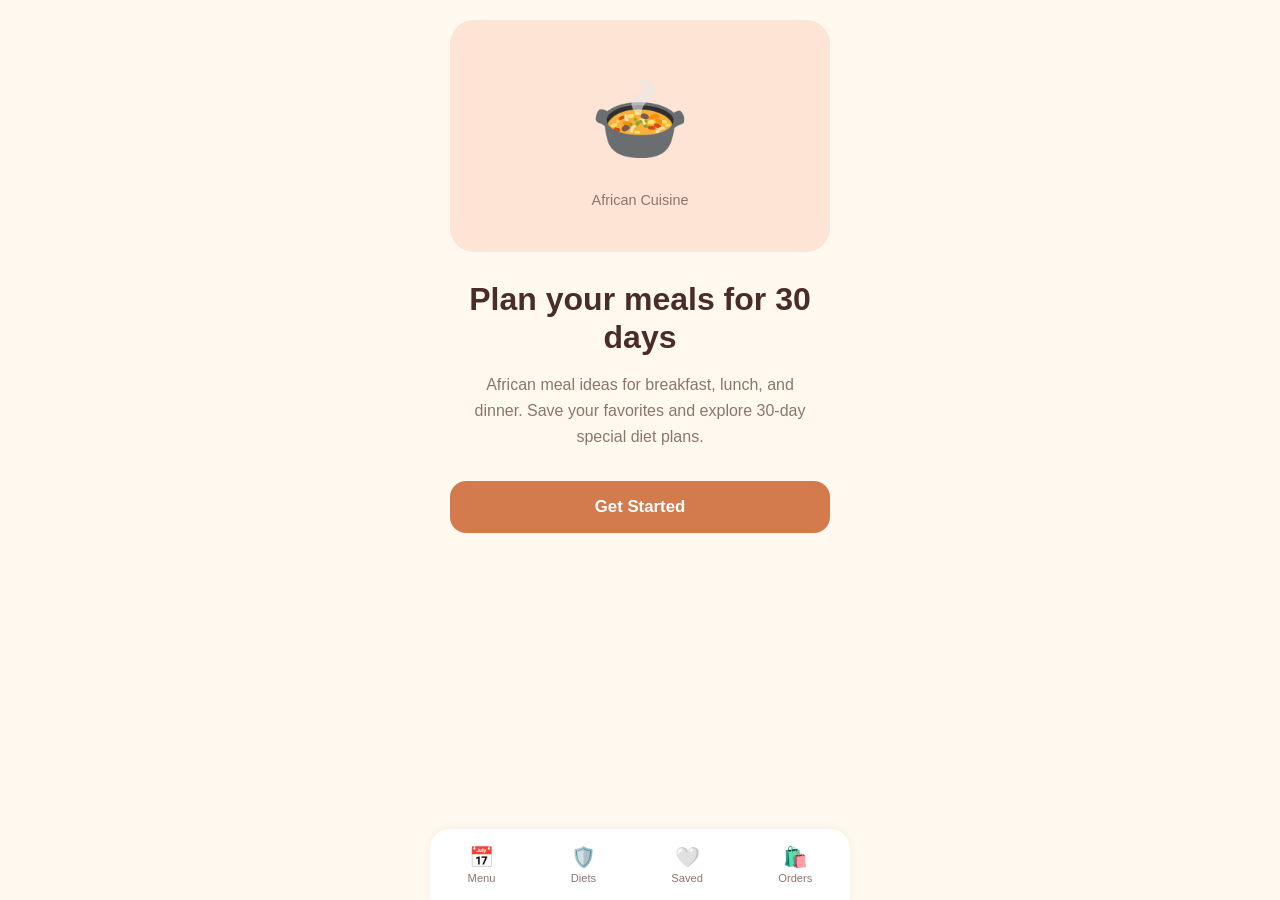
==== commit 5d992978: "mod" ====
--- a/index.html
+++ b/index.html
@@ -1,204 +1,688 @@
 <!DOCTYPE html>
-<html lang="fr">
+<html lang="en">
 <head>
   <meta charset="UTF-8" />
   <meta name="viewport" content="width=device-width, initial-scale=1.0" />
-  <title>NutriPlan — 30 Jours de Menus Africains</title>
+  <title>NutriPlan — 30 Days African Meal Plans</title>
+  
+  <!-- Icône dans l'onglet du navigateur -->
+  <link rel="icon" href="data:image/svg+xml,<svg xmlns='http://www.w3.org/2000/svg' viewBox='0 0 100 100'><text y='.9em' font-size='90'>🍲</text></svg>" />
+  
   <style>
     :root {
-      --bg: #fff9f2;
-      --card: #ffffff;
-      --text: #4a2c2a;
-      --muted: #866664;
-      --accent: #e67e5d;
-      --accent-light: #ffe4d6;
-      --border: #f0d4c5;
-      --shadow: rgba(93, 64, 55, 0.08);
-    }
-    * { margin: 0; padding: 0; box-sizing: border-box; font-family: 'Segoe UI', Roboto, sans-serif; }
-    body { background-color: var(--bg); color: var(--text); line-height: 1.6; padding-bottom: 3rem; }
-    header { text-align: center; padding: 2rem 1rem 1rem; }
-    header h1 { font-size: 1.8rem; color: var(--accent); }
-    header p { color: var(--muted); font-size: 0.95rem; }
-    .tabs { display: flex; flex-wrap: wrap; justify-content: center; gap: 0.4rem; padding: 0.8rem; }
-    .tab-btn { padding: 0.6rem 1rem; border: none; border-radius: 2rem; background: var(--card); color: var(--muted); border: 1px solid var(--border); cursor: pointer; font-size: 0.88rem; transition: all 0.25s ease; }
-    .tab-btn.active { background: var(--accent); color: white; border-color: var(--accent); box-shadow: 0 2px 6px var(--shadow); }
-    .tab-btn:hover:not(.active) { background: var(--accent-light); }
-    .day-selector { display: flex; align-items: center; justify-content: center; gap: 1.2rem; padding: 1rem; font-size: 1.05rem; font-weight: 500; }
-    .day-selector button { width: 40px; height: 40px; border-radius: 50%; border: 1px solid var(--border); background: var(--card); color: var(--text); font-size: 1rem; cursor: pointer; transition: 0.2s; }
-    .day-selector button:hover { background: var(--accent); color: white; border-color: var(--accent); }
-    .progress-bar { width: 92%; max-width: 420px; margin: 0 auto 1.2rem; height: 10px; background: var(--accent-light); border-radius: 5px; overflow: hidden; }
-    #progressFill { height: 100%; width: 3.33%; background: var(--accent); border-radius: 5px; transition: width 0.3s ease; }
-    #mealsContainer { max-width: 480px; margin: 0 auto; padding: 0 1rem; }
-    .meal-card { background: var(--card); border-radius: 14px; padding: 1.2rem; margin-bottom: 1rem; box-shadow: 0 4px 10px var(--shadow); border: 1px solid var(--border); }
-    .meal-card h3 { font-size: 1rem; margin-bottom: 0.5rem; color: var(--accent); display: flex; align-items: center; gap: 0.4rem; }
-    .meal-card p { font-size: 0.98rem; color: var(--text); line-height: 1.5; }
-    .meal-card.breakfast h3::before { content: "🌅"; }
-    .meal-card.lunch h3::before { content: "☀️"; }
-    .meal-card.dinner h3::before { content: "🌙"; }
-    footer { text-align: center; margin-top: 2rem; padding: 1rem; font-size: 0.85rem; color: var(--muted); }
+      --bg: #FFF9EF;
+      --card: #FFFFFF;
+      --text-dark: #4A2C2A;
+      --text-light: #8C756E;
+      --accent: #D47B4D;
+      --accent-light: #FDE4D4;
+      --progress-bg: #2C1F1A;
+      --border-radius-lg: 24px;
+      --border-radius-md: 16px;
+      --border-radius-sm: 12px;
+    }
+    * {
+      margin: 0;
+      padding: 0;
+      box-sizing: border-box;
+      font-family: 'Segoe UI', Roboto, sans-serif;
+    }
+    body {
+      background-color: var(--bg);
+      color: var(--text-dark);
+      line-height: 1.5;
+      padding-bottom: 90px;
+      max-width: 420px;
+      margin: 0 auto;
+      min-height: 100vh;
+    }
+
+    /* === PAGE SYSTEM === */
+    .page { display: none; min-height: calc(100vh - 90px); }
+    .page.active { display: block; }
+
+    /* === PAGE DE COUVERTURE / ACCUEIL === */
+    .cover-page {
+      padding: 20px;
+      text-align: center;
+    }
+    .cover-image {
+      width: 100%;
+      border-radius: var(--border-radius-lg);
+      overflow: hidden;
+      margin-bottom: 28px;
+      background: var(--accent-light);
+      display: flex;
+      align-items: center;
+      justify-content: center;
+      padding: 40px 20px;
+    }
+    .cover-image-icon {
+      font-size: 80px;
+      margin-bottom: 10px;
+    }
+    .cover-title {
+      font-size: 2rem;
+      line-height: 1.2;
+      margin-bottom: 16px;
+      color: var(--text-dark);
+    }
+    .cover-desc {
+      color: var(--text-light);
+      line-height: 1.6;
+      padding: 0 10px;
+      margin-bottom: 32px;
+    }
+    .get-started-btn {
+      width: 100%;
+      background: var(--accent);
+      color: white;
+      border: none;
+      padding: 16px;
+      border-radius: var(--border-radius-md);
+      font-size: 1.05rem;
+      font-weight: 600;
+      cursor: pointer;
+      transition: transform 0.2s;
+    }
+    .get-started-btn:hover { transform: translateY(-2px); }
+
+    /* === TITRE PAGE === */
+    .page-title {
+      padding: 16px 20px;
+      font-size: 1.3rem;
+      font-weight: 700;
+      display: flex;
+      align-items: center;
+      gap: 10px;
+    }
+    .back-btn {
+      background: var(--card);
+      border: none;
+      width: 38px;
+      height: 38px;
+      border-radius: 10px;
+      font-size: 18px;
+      cursor: pointer;
+      color: var(--text-dark);
+      display: flex;
+      align-items: center;
+      justify-content: center;
+    }
+
+    /* === EN-TÊTE RÉGIME (orange) === */
+    .diet-header-card {
+      margin: 0 20px 16px;
+      background: var(--accent);
+      color: white;
+      border-radius: var(--border-radius-md);
+      padding: 16px;
+      display: flex;
+      align-items: flex-start;
+      gap: 12px;
+    }
+    .diet-header-icon {
+      font-size: 24px;
+      background: rgba(255,255,255,0.25);
+      width: 40px;
+      height: 40px;
+      border-radius: 50%;
+      display: flex;
+      align-items: center;
+      justify-content: center;
+      flex-shrink: 0;
+    }
+    .diet-header-text h2 {
+      font-size: 1.05rem;
+      margin-bottom: 4px;
+    }
+    .diet-header-text p {
+      font-size: 0.88rem;
+      opacity: 0.9;
+      line-height: 1.4;
+    }
+
+    /* === SÉLECTEUR DE JOURS — 30 jours === */
+    .days-wrapper {
+      padding: 0 20px;
+      margin-bottom: 16px;
+    }
+    .days-grid {
+      display: grid;
+      grid-template-columns: repeat(5, 1fr);
+      gap: 10px;
+    }
+    .day-btn {
+      min-height: 54px;
+      border-radius: var(--border-radius-sm);
+      border: none;
+      background: var(--card);
+      color: var(--text-dark);
+      font-weight: 600;
+      cursor: pointer;
+      transition: all 0.2s;
+      font-size: 0.9rem;
+      padding: 6px 4px;
+    }
+    .day-btn.active {
+      background: var(--accent);
+      color: white;
+    }
+
+    /* === BARRE DE PROGRESSION === */
+    .progress-section {
+      margin: 0 20px 20px;
+      background: var(--progress-bg);
+      color: white;
+      padding: 18px;
+      border-radius: var(--border-radius-md);
+    }
+    .progress-label {
+      font-size: 0.85rem;
+      opacity: 0.7;
+      margin-bottom: 6px;
+    }
+    .progress-day {
+      font-size: 1.4rem;
+      font-weight: 700;
+      margin-bottom: 10px;
+    }
+    .progress-bar-container {
+      width: 100%;
+      height: 8px;
+      background: #5A483F;
+      border-radius: 4px;
+      overflow: hidden;
+    }
+    .progress-bar-fill {
+      height: 100%;
+      width: 3.33%;
+      background: var(--accent);
+      border-radius: 4px;
+      transition: width 0.3s ease;
+    }
+
+    /* === TITRE SECTION === */
+    .section-title {
+      padding: 0 20px 12px;
+      font-size: 1.15rem;
+      font-weight: 700;
+    }
+
+    /* === CARTES REPAS === */
+    .meals-container {
+      padding: 0 20px;
+      display: flex;
+      flex-direction: column;
+      gap: 12px;
+    }
+    .meal-card {
+      background: var(--card);
+      border-radius: var(--border-radius-md);
+      padding: 14px;
+      display: flex;
+      align-items: flex-start;
+      gap: 12px;
+      box-shadow: 0 2px 6px rgba(0,0,0,0.04);
+    }
+    .meal-icon-box {
+      width: 52px;
+      height: 52px;
+      border-radius: 12px;
+      background: var(--accent-light);
+      display: flex;
+      align-items: center;
+      justify-content: center;
+      font-size: 26px;
+      flex-shrink: 0;
+    }
+    .meal-content {
+      flex: 1;
+    }
+    .meal-type {
+      font-size: 0.85rem;
+      color: var(--accent);
+      font-weight: 600;
+      margin-bottom: 3px;
+    }
+    .meal-name {
+      font-weight: 600;
+      font-size: 0.95rem;
+      margin-bottom: 3px;
+      line-height: 1.3;
+    }
+    .meal-meta {
+      font-size: 0.8rem;
+      color: var(--text-light);
+    }
+    .meal-fav {
+      font-size: 20px;
+      color: #D4B5A8;
+      cursor: pointer;
+      transition: all 0.2s;
+      user-select: none;
+    }
+    .meal-fav.active {
+      color: var(--accent);
+      font-weight: bold;
+    }
+
+    /* === LISTE DES RÉGIMES === */
+    .plans-container {
+      padding: 0 20px;
+      display: flex;
+      flex-direction: column;
+      gap: 12px;
+    }
+    .plan-card {
+      background: var(--card);
+      border-radius: var(--border-radius-md);
+      padding: 16px;
+      display: flex;
+      align-items: center;
+      gap: 14px;
+      cursor: pointer;
+      transition: transform 0.2s;
+    }
+    .plan-card:hover { transform: translateY(-2px); }
+    .plan-icon-box {
+      width: 44px;
+      height: 44px;
+      border-radius: 50%;
+      background: var(--accent-light);
+      display: flex;
+      align-items: center;
+      justify-content: center;
+      font-size: 20px;
+      flex-shrink: 0;
+    }
+    .plan-content { flex: 1; }
+    .plan-name { font-weight: 600; font-size: 1rem; margin-bottom: 3px; }
+    .plan-desc { font-size: 0.85rem; color: var(--text-light); line-height: 1.4; }
+    .plan-arrow { color: var(--text-light); font-size: 18px; }
+
+    /* === PAGE SAUVEGARDÉES === */
+    .empty-state {
+      text-align: center;
+      padding: 60px 20px;
+      color: var(--text-light);
+    }
+    .empty-icon {
+      font-size: 60px;
+      margin-bottom: 16px;
+      color: #E8D0C2;
+    }
+
+    /* === BARRE DE NAVIGATION EN BAS === */
+    .bottom-nav {
+      position: fixed;
+      bottom: 0;
+      left: 50%;
+      transform: translateX(-50%);
+      width: 100%;
+      max-width: 420px;
+      background: var(--card);
+      display: flex;
+      justify-content: space-around;
+      padding: 10px 0;
+      box-shadow: 0 -2px 10px rgba(0,0,0,0.05);
+      border-top-left-radius: 20px;
+      border-top-right-radius: 20px;
+      z-index: 100;
+    }
+    .nav-item {
+      display: flex;
+      flex-direction: column;
+      align-items: center;
+      gap: 3px;
+      background: transparent;
+      border: none;
+      color: var(--text-light);
+      font-size: 0.7rem;
+      cursor: pointer;
+      padding: 6px 14px;
+      border-radius: 10px;
+      transition: all 0.2s;
+    }
+    .nav-item.active {
+      background: var(--accent-light);
+      color: var(--accent);
+    }
+    .nav-icon { font-size: 20px; }
   </style>
 </head>
 <body>
 
-  <header>
-    <h1>🍲 NutriPlan</h1>
-    <p>30 Jours de Menus et Régimes Africains</p>
-  </header>
-
-  <nav class="tabs">
-    <button class="tab-btn active" data-plan="general">Général</button>
-    <button class="tab-btn" data-plan="diabetes">Diabète</button>
-    <button class="tab-btn" data-plan="heart">Santé Cardiaque</button>
-    <button class="tab-btn" data-plan="weight-loss">Perte de Poids</button>
-    <button class="tab-btn" data-plan="weight-gain">Prise de Poids</button>
-    <button class="tab-btn" data-plan="muscle">Musculation</button>
+  <!-- ===================================== -->
+  <!-- PAGE 0 : COUVERTURE / ACCUEIL        -->
+  <!-- ===================================== -->
+  <div id="homePage" class="page active cover-page">
+    <div class="cover-image">
+      <div>
+        <div class="cover-image-icon">🍲</div>
+        <p style="color:var(--text-light); font-size:0.9rem;">African Cuisine</p>
+      </div>
+    </div>
+    <h1 class="cover-title">Plan your meals for 30 days</h1>
+    <p class="cover-desc">African meal ideas for breakfast, lunch, and dinner. Save your favorites and explore 30-day special diet plans.</p>
+    <button class="get-started-btn" onclick="goToMenu()">Get Started</button>
+  </div>
+
+  <!-- ===================================== -->
+  <!-- PAGE 1 : MENU MENSUEL                -->
+  <!-- ===================================== -->
+  <div id="menuPage" class="page">
+    <h1 class="page-title">My Monthly Menu</h1>
+    <div class="days-wrapper"><div class="days-grid" id="menuDaysGrid"></div></div>
+    <div class="progress-section">
+      <p class="progress-label">Month progress</p>
+      <p class="progress-day" id="menuProgressDay">Day 1 of 30</p>
+      <div class="progress-bar-container"><div class="progress-bar-fill" id="menuProgressBar"></div></div>
+    </div>
+    <h2 class="section-title">Today's meals</h2>
+    <div id="menuMealsContainer" class="meals-container"></div>
+  </div>
+
+  <!-- ===================================== -->
+  <!-- PAGE 2 : LISTE DES RÉGIMES SPÉCIAUX  -->
+  <!-- ===================================== -->
+  <div id="dietsPage" class="page">
+    <h1 class="page-title">Special Diet Plans</h1>
+    <div class="plans-container">
+      <div class="plan-card" onclick="openDietPlan('diabetes')">
+        <div class="plan-icon-box">💧</div>
+        <div class="plan-content">
+          <div class="plan-name">Diabetes Friendly</div>
+          <div class="plan-desc">30 days of lower sugar meals with fiber and balanced portions</div>
+        </div>
+        <span class="plan-arrow">›</span>
+      </div>
+      <div class="plan-card" onclick="openDietPlan('heart')">
+        <div class="plan-icon-box">❤️</div>
+        <div class="plan-content">
+          <div class="plan-name">Heart Healthy</div>
+          <div class="plan-desc">30 days of lighter meals with vegetables and less oil</div>
+        </div>
+        <span class="plan-arrow">›</span>
+      </div>
+      <div class="plan-card" onclick="openDietPlan('weight-loss')">
+        <div class="plan-icon-box">⚖️</div>
+        <div class="plan-content">
+          <div class="plan-name">Weight Loss</div>
+          <div class="plan-desc">30 days of simple meals with vegetables and controlled portions</div>
+        </div>
+        <span class="plan-arrow">›</span>
+      </div>
+      <div class="plan-card" onclick="openDietPlan('weight-gain')">
+        <div class="plan-icon-box">📈</div>
+        <div class="plan-content">
+          <div class="plan-name">Weight Gain</div>
+          <div class="plan-desc">30 days of energy-rich meals for healthy weight gain</div>
+        </div>
+        <span class="plan-arrow">›</span>
+      </div>
+      <div class="plan-card" onclick="openDietPlan('muscle')">
+        <div class="plan-icon-box">💪</div>
+        <div class="plan-content">
+          <div class="plan-name">Muscle Building</div>
+          <div class="plan-desc">30 days of protein-focused meals with strong carbohydrates</div>
+        </div>
+        <span class="plan-arrow">›</span>
+      </div>
+    </div>
+  </div>
+
+  <!-- ===================================== -->
+  <!-- PAGE 2B : DETAIL RÉGIME SÉLECTIONNÉ -->
+  <!-- ===================================== -->
+  <div id="dietDetailPage" class="page">
+    <h1 class="page-title">
+      <button class="back-btn" onclick="goBackToDiets()">←</button>
+      <span id="dietDetailTitle">Diet Plan</span>
+    </h1>
+    <div class="diet-header-card">
+      <div class="diet-header-icon" id="dietDetailIcon">🩸</div>
+      <div class="diet-header-text">
+        <h2 id="dietDetailName">Diabetes Friendly</h2>
+        <p id="dietDetailDesc">30 days of lower sugar meals with fiber and balanced portions</p>
+      </div>
+    </div>
+    <div class="days-wrapper"><div class="days-grid" id="dietDaysGrid"></div></div>
+    <div class="progress-section">
+      <p class="progress-label">Month progress</p>
+      <p class="progress-day" id="dietProgressDay">Day 1 of 30</p>
+      <div class="progress-bar-container"><div class="progress-bar-fill" id="dietProgressBar"></div></div>
+    </div>
+    <h2 class="section-title">Diet meals</h2>
+    <div id="dietMealsContainer" class="meals-container"></div>
+  </div>
+
+  <!-- ===================================== -->
+  <!-- PAGE 3 : RECETTES SAUVEGARDÉES       -->
+  <!-- ===================================== -->
+  <div id="savedPage" class="page">
+    <h1 class="page-title">Saved Recipes</h1>
+    <div id="savedContainer"></div>
+  </div>
+
+  <!-- ===================================== -->
+  <!-- BARRE DE NAVIGATION EN BAS           -->
+  <!-- ===================================== -->
+  <nav class="bottom-nav">
+    <button class="nav-item" data-page="menu">
+      <span class="nav-icon">📅</span><span>Menu</span>
+    </button>
+    <button class="nav-item" data-page="diets">
+      <span class="nav-icon">🛡️</span><span>Diets</span>
+    </button>
+    <button class="nav-item" data-page="saved">
+      <span class="nav-icon">🤍</span><span>Saved</span>
+    </button>
+    <button class="nav-item" data-page="orders">
+      <span class="nav-icon">🛍️</span><span>Orders</span>
+    </button>
   </nav>
 
-  <section class="day-selector">
-    <button id="prevDay">&lt;</button>
-    <span>Jour <strong id="currentDay">1</strong> sur 30</span>
-    <button id="nextDay">&gt;</button>
-  </section>
-
-  <div class="progress-bar">
-    <div id="progressFill"></div>
-  </div>
-
-  <main id="mealsContainer"></main>
-
-  <footer>
-    <p>Recettes africaines authentiques • Sans répétition (max 2 répétitions) • 30 jours par régime</p>
-  </footer>
-
 <script>
-const PLANS = {
-  general: { name: "Menu Général", days: [
-    { breakfast: "🌾 Bouillie d'avoine + 🍌 Banane + 🥛 Lait", lunch: "🍚 Pilau kényan au poulet 🍗", dinner: "🥔 Feuilles de manioc au lait de coco 🥥 + Ugali" },
-    { breakfast: "🍚 Ugali + 🥚 Œufs frits + 🥗 Kachumbari", lunch: "🥩 Nyama Choma + 🍚 Ugali + 🥬 Sukuma Wiki", dinner: "🫓 Mahamri + 🍌 Compote de fruits" },
-    { breakfast: "🍠 Bouillie de patate douce + 🥜 Arachides", lunch: "🐟 Potage de tilapia + 🍚 Ugali", dinner: "🌽 Githeri + 🥬 Feuilles d'amarante" },
-    { breakfast: "🥔 Arrowroots bouillis + 🥛 Yaourt", lunch: "🍚 Riz au coco 🥥 + 🫘 Ragout de haricots", dinner: "🫓 Chapati + 🥩 Ragout de bœuf et pommes de terre" },
-    { breakfast: "🫓 Mandazi + 🍌 Banane sucrée", lunch: "🥔 Matoke + 🫘 Haricots et sauce arachide", dinner: "🍚 Ugali + 🐟 Omena + 🥬 Légumes" },
-    { breakfast: "🌾 Bouillie de millet + 🍌 Papaye", lunch: "🍚 Riz complet + 🫘 Ragout de lentilles et épinards", dinner: "🥔 Igname + 🥬 Ragout de légumes et poulet" },
-    { breakfast: "🌽 Maïs bouilli + 🥛 Lait frais", lunch: "🍚 Ugali + 🥬 Sukuma Wiki + 🥩 Foie frit", dinner: "🥣 Soupe d'arachide + 🍚 Riz blanc" },
-    { breakfast: "🍠 Patate douce + 🥚 Œufs brouillés", lunch: "🥔 Mukimo + 🐟 Poisson grillé", dinner: "🥔 Manioc + 🥬 Ragout de légumes" },
-    { breakfast: "🍚 Ugali nature + 🥛 Lait tiède", lunch: "🍚 Riz + 🐟 Curry de poisson au coco 🥥", dinner: "🍌 Plantain + 🫘 Haricots + 🥑 Salade d'avocat" },
-    { breakfast: "🍌 Salade de fruits + 🥜 Arachides", lunch: "🍚 Ugali + 🥬 Managu + 🥩 Bœuf", dinner: "🫓 Chapati + 🌽 Githeri" },
-    { breakfast: "🌾 Bouillie d'Arrowroot + 🍌 Banane", lunch: "🥔 Matoke + 🍗 Poulet grillé + 🥬 Légumes", dinner: "🍚 Ugali complet + 🫘 Haricots et sauce arachide" },
-    { breakfast: "🥚 Œufs bouillis + 🍠 Patate douce", lunch: "🍚 Riz + 🫘 Ragout de Ndengu + 🥗 Kachumbari", dinner: "🥔 Manioc + 🐟 Potage de tilapia" },
-    { breakfast: "🫓 Mandazi + 🥛 Lait", lunch: "🍚 Ugali + 🥬 Sukuma Wiki + 🐟 Tilapia frite", dinner: "🥔 Igname + 🫘 Haricots au lait de coco 🥥" },
-    { breakfast: "🌾 Bouillie d'avoine + 🥑 Avocat", lunch: "🫓 Chapati + 🥩 Bœuf haché et petits pois", dinner: "🍌 Plantain + 🥬 Ragout de légumes et arachides" },
-    { breakfast: "🍠 Patate douce + 🍹 Jus de fruits", lunch: "🍚 Riz complet + 🐟 Omena sauté + 🥬 Légumes", dinner: "🍚 Ugali + 🫘 Ragout de haricots et tomates" },
-    { breakfast: "🥔 Manioc bouilli + 🥛 Yaourt", lunch: "🥔 Mukimo + 🥜 Arachides grillées + 🥑 Avocat", dinner: "🍚 Ugali de millet + 🐟 Poisson et 🫘 Potage de gombo" },
-    { breakfast: "🌾 Bouillie de millet + 🥜 Arachides", lunch: "🥔 Matoke + 🫘 Haricots au lait de coco 🥥", dinner: "🫓 Chapati + 🐟 Tilapia grillée + 🥗 Kachumbari" },
-    { breakfast: "🍚 Ugali + 🥚 Œufs frits + 🍅 Salsa de tomates", lunch: "🍚 Riz + 🥩 Ragout de bœuf et champignons", dinner: "🍠 Patate douce + 🫘 Ragout de lentilles et légumes verts" },
-    { breakfast: "🫓 Mandazi + 🥭 Mangue fraîche", lunch: "🍚 Ugali + 🥬 Sukuma Wiki + 🐐 Viande de chèvre rôtie", dinner: "🥔 Feuilles de manioc + 🍚 Riz complet" },
-    { breakfast: "🥔 Arrowroots + 🥛 Lait tiède", lunch: "🍚 Riz au coco 🥥 + 🐟 Poisson frit + 🥬 Légumes", dinner: "🍌 Plantain + 🫘 Haricots et 🥑 Avocat" },
-    { breakfast: "🍠 Patate douce bouillie + 🥚 Œufs brouillés", lunch: "🫓 Chapati + 🍗 Ragout de poulet et légumes", dinner: "🍚 Ugali + 🌽 Githeri + 🥗 Kachumbari" },
-    { breakfast: "🍌 Compote de fruits + 🥜 Arachides", lunch: "🍚 Riz complet + 🫘 Ragout de haricots et épinards", dinner: "🥔 Igname + 🐟 Tilapia grillée + 🥬 Sukuma Wiki" },
-    { breakfast: "🌾 Bouillie de millet + 🍌 Banane", lunch: "🍚 Ugali + 🥬 Managu + 🐟 Poisson frit", dinner: "🥔 Manioc + 🥩 Ragout de bœuf et légumes" },
-    { breakfast: "🫓 Mandazi + 🥛 Lait", lunch: "🥔 Matoke + 🥜 Ragout d'arachide + 🥑 Avocat", dinner: "🫓 Chapati + 🐟 Omena sauté" },
-    { breakfast: "🌽 Maïs bouilli + 🫘 Haricots", lunch: "🍚 Riz + 🫘 Ragout de haricots au coco 🥥 + 🥬 Légumes", dinner: "🍚 Ugali + 🐟 Potage de tilapia et gombo" },
-    { breakfast: "🍠 Patate douce + 🥛 Yaourt", lunch: "🥔 Mukimo + 🥩 Bœuf grillé + 🥗 Kachumbari", dinner: "🍌 Plantain + 🫘 Haricots et sauce arachide" },
-    { breakfast: "🌾 Bouillie d'Arrowroot + 🍌 Papaye", lunch: "🍚 Ugali + 🥬 Sukuma Wiki + 🍗 Ragout de poulet", dinner: "🍚 Riz complet + 🫘 Ragout de lentilles et tomates" },
-    { breakfast: "🌾 Bouillie d'avoine + 🥑 Avocat", lunch: "🫓 Chapati + 🌽 Githeri + 🥬 Légumes verts", dinner: "🥔 Manioc + 🐟 Tilapia grillée + 🥗 Salade" },
-    { breakfast: "🫓 Mandazi + 🍹 Jus de fruits", lunch: "🥔 Matoke + 🐟 Poisson au lait de coco 🥥", dinner: "🍚 Ugali + 🫘 Haricots et 🥑 Salade d'avocat" },
-    { breakfast: "🍠 Patate douce bouillie + 🥚 Œufs", lunch: "🍚 Riz complet + 🥩 Nyama Choma + 🥬 Légumes", dinner: "🥔 Igname + 🥣 Soupe d'arachide + 🫓 Chapati" }
-  ]},
-  diabetes: { name: "Diabète", days: [
-    { breakfast: "🍠 Patate douce bouillie + 🥛 Lait tiède", lunch: "🍚 Riz complet + 🫘 Haricots rouges + 🥑 Avocat", dinner: "🍚 Ugali (petit) + 🥬 Sukuma Wiki + 🐟 Tilapia grillée" },
-    { breakfast: "🍚 Ugali complet + 🥬 Légumes + 🥜 Pâte d'arachide", lunch: "🥔 Matoke + 🫘 Haricots et légumes", dinner: "🌾 Bouillie de millet (sans sucre) + 🥜 Arachides" },
-    { breakfast: "🥔 Arrowroots bouillis + 🥛 Yaourt nature", lunch: "🍚 Riz complet + 🫘 Ragout de lentilles + 🫘 Gombo", dinner: "🥔 Manioc (modéré) + 🐟 Potage de poisson + 🥬 Légumes" },
-    { breakfast: "🌾 Bouillie de millet + 🥑 Avocat", lunch: "🍚 Ugali + 🥬 Managu + 🍗 Poulet grillé", dinner: "🍠 Patate douce + 🫘 Ragout de haricots et légumes" },
-    { breakfast: "🥔 Manioc bouilli + 🥛 Yaourt sans sucre", lunch: "🌾 Ugali de sorgho + 🫘 Gombo + 🐟 Poisson", dinner: "🍚 Riz complet + 🫘 Haricots + 🥗 Salade" },
-    { breakfast: "🌽 Maïs bouilli + 🫘 Haricots", lunch: "🥔 Matoke + 🫘 Lentilles + 🥬 Légumes", dinner: "🫓 Chapati de millet + 🥬 Ragout de légumes" },
-    { breakfast: "🍠 Patate douce + 🥚 Œuf bouilli", lunch: "🍚 Riz complet + 🐟 Tilapia grillée + 🫘 Gombo", dinner: "🍚 Ugali (demi) + 🥬 Sukuma Wiki + 🫘 Sauce aux haricots" },
-    { breakfast: "🥔 Arrowroots + 🥑 Avocat", lunch: "🌽 Githeri (léger) + 🥗 Kachumbari", dinner: "🥔 Matoke + 🫘 Haricots + 🥜 Pâte d'arachide (légère)" },
-    { breakfast: "🌾 Bouillie de millet + 🍌 Papaye", lunch: "🍚 Riz complet + 🫘 Ragout de Ndengu + 🥬 Légumes", dinner: "🥔 Manioc + 🫘 Potage de gombo et poisson" },
-    { breakfast: "🍠 Patate douce bouillie + 🥜 Arachides", lunch: "🍚 Ugali + 🥬 Feuilles d'amarante + 🥩 Bœuf grillé", dinner: "🍚 Riz complet + 🫘 Ragout de lentilles et épinards" },
-    { breakfast: "🥔 Igname bouillie + 🥛 Yaourt", lunch: "🌾 Ugali de sorgho + 🥬 Sukuma Wiki + 🍗 Poulet", dinner: "🍠 Patate douce + 🫘 Ragout de haricots et gombo" },
-    { breakfast: "🌾 Bouillie de millet + 🥑 Avocat", lunch: "🥔 Matoke + 🐟 Tilapia grillée + 🥬 Légumes", dinner: "🍚 Ugali complet + 🫘 Haricots + 🍅 Salsa de tomates" },
-    { breakfast: "🥔 Arrowroots bouillis + 🥚 Œuf bouilli", lunch: "🍚 Riz complet + 🫘 Ragout de haricots et légumes", dinner: "🥔 Manioc + 🐟 Poisson grillé + 🫘 Gombo" },
-    { breakfast: "🍠 Patate douce + 🥛 Yaourt sans sucre", lunch: "🍚 Ugali + 🥬 Managu + 🫘 Ragout de haricots", dinner: "🫓 Chapati de millet + 🫘 Lentilles et légumes" },
-    { breakfast: "🌾 Bouillie de millet + 🥜 Arachides", lunch: "🥔 Matoke + 🫘 Gombo + 🐟 Potage de poisson", dinner: "🍚 Riz complet + 🫘 Haricots + 🥑 Avocat" },
-    { breakfast: "🥔 Manioc bouilli + 🥑 Avocat", lunch: "🌾 Ugali de sorgho + 🥬 Sukuma Wiki + 🐟 Tilapia grillée", dinner: "🍠 Patate douce + 🫘 Ragout de lentilles" },
-    { breakfast: "🥔 Igname + 🥚 Œuf bouilli", lunch: "🍚 Riz complet + 🍗 Poulet grillé + 🥬 Légumes", dinner: "🍚 Ugali (demi) + 🫘 Gombo + 🫘 Sauce aux haricots" },
-    { breakfast: "🌾 Bouillie de millet + 🍌 Papaye", lunch: "🌽 Githeri + 🥑 Avocat + 🥗 Kachumbari", dinner: "🥔 Matoke + 🫘 Ragout de haricots et épinards" },
-    { breakfast: "🍠 Patate douce + 🥛 Lait nature", lunch: "🍚 Riz complet + 🫘 Ndengu + 🫘 Gombo", dinner: "🥔 Manioc + 🥩 Bœuf grillé + 🥬 Légumes" },
-    { breakfast: "🥔 Arrowroots + 🥛 Yaourt", lunch: "🍚 Ugali + 🥬 Sukuma Wiki + 🐟 Potage de poisson", dinner: "🫓 Chapati de millet + 🫘 Haricots + 🥑 Avocat" },
-    { breakfast: "🌽 Maïs bouilli + 🫘 Haricots", lunch: "🥔 Matoke + 🫘 Lentilles + 🫘 Gombo", dinner: "🍚 Riz complet + 🐟 Tilapia grillée + 🥗 Salade" },
-    { breakfast: "🌾 Bouillie de millet + 🥑 Avocat", lunch: "🌾 Ugali de sorgho + 🥬 Managu + 🍗 Poulet", dinner: "🍠 Patate douce + 🫘 Ragout de haricots et légumes" },
-    { breakfast: "🥔 Manioc + 🥚 Œuf bouilli", lunch: "🍚 Riz complet + 🫘 Potage de haricots et gombo", dinner: "🍚 Ugali (demi) + 🥬 Sukuma Wiki + 🥜 Pâte d'arachide" },
-    { breakfast: "🥔 Igname + 🥜 Arachides", lunch: "🥔 Matoke + 🐟 Poisson grillé + 🥬 Légumes", dinner: "🍚 Riz complet + 🫘 Ragout de lentilles et tomates" },
-    { breakfast: "🍠 Patate douce + 🥛 Yaourt sans sucre", lunch: "🍚 Ugali + 🥬 Feuilles d'amarante + 🐟 Tilapia grillée", dinner: "🥔 Manioc + 🫘 Haricots et 🥑 Salade d'avocat" },
-    { breakfast: "🌾 Bouillie de millet + 🍌 Banane", lunch: "🍚 Riz complet + 🍗 Potage de poulet et gombo", dinner: "🫓 Chapati de millet + 🫘 Haricots + 🥬 Légumes" },
-    { breakfast: "🥔 Arrowroots + 🥑 Avocat", lunch: "🌽 Githeri + 🫘 Gombo + 🐟 Poisson", dinner: "🥔 Matoke + 🫘 Ragout de lentilles et épinards" },
-    { breakfast: "🥔 Manioc bouilli + 🥚 Œuf bouilli", lunch: "🌾 Ugali de sorgho + 🥬 Sukuma Wiki + 🫘 Ragout de haricots", dinner: "🍠 Patate douce + 🐟 Tilapia grillée + 🥗 Salade" },
-    { breakfast: "🌾 Bouillie de millet + 🥜 Arachides", lunch: "🍚 Riz complet + 🫘 Ndengu + 🥬 Légumes", dinner: "🍚 Ugali (demi) + 🫘 Potage de gombo et poisson" },
-    { breakfast: "🥔 Igname + 🥛 Lait tiède", lunch: "🥔 Matoke + 🫘 Haricots + 🥑 Avocat", dinner: "🍚 Riz complet + 🍗 Poulet grillé + 🫘 Gombo" }
-  ]},
-  heart: { name: "Santé Cardiaque", days: [
-    { breakfast: "🌾 Bouillie d'avoine sans sucre + 🍌 Papaye", lunch: "🍚 Ugali vapeur + 🥬 Sukuma Wiki + 🐟 Tilapia au four", dinner: "🥗 Salade de haricots et légumes + 🍠 Patate douce bouillie" },
-    { breakfast: "🍌 Salade de fruits + 🥛 Yaourt", lunch: "🍚 Riz complet + 🍗 Potage de poulet sans huile + 🥬 Légumes", dinner: "🥔 Matoke vapeur + 🥬 Légumes + 🥜 Sauce arachide" },
-    { breakfast: "🌾 Bouillie d'avoine et fruits", lunch: "🫘 Ragout de lentilles et épinards + 🫓 Petit Chapati complet", dinner: "🐟 Poisson grillé + 🍚 Ugali + 🥗 Kachumbari" },
-    { breakfast: "🍠 Patate douce bouillie + 🥚 Œuf bouilli", lunch: "🍚 Riz complet + 🫘 Potage de gombo et poisson", dinner: "🍌 Plantain vapeur + 🫘 Salade de haricots" },
-    { breakfast: "🌾 Bouillie de millet + 🥑 Avocat", lunch: "🍚 Ugali + 🥬 Managu + 🍗 Poulet au four", dinner: "🥣 Soupe de haricots et légumes + 🍠 Patate douce" },
-    { breakfast: "🥭 Mangue fraîche + 🥜 Arachides", lunch: "🥔 Matoke vapeur + 🫘 Lentilles + 🥬 Légumes", dinner: "🍚 Riz complet + 🐟 Tilapia grillée + 🥗 Salade" },
-    { breakfast: "🥔 Arrowroots bouillis + 🥛 Yaourt", lunch: "🍚 Ugali + 🥬 Sukuma Wiki + 🐟 Omena (sans huile)", dinner: "🥔 Igname + 🫘 Ragout de haricots et tomates" },
-    { breakfast: "🌾 Bouillie d'avoine + 🍌 Banane", lunch: "🍚 Riz complet + 🥬 Ragout de légumes et poulet", dinner: "🥔 Manioc vapeur + 🐟 Poisson grillé + 🫘 Gombo" },
-    { breakfast: "🍌 Compote de fruits + 🥚 Œuf bouilli", lunch: "🫓 Chapati complet + 🫘 Ragout de haricots et épinards", dinner: "🥔 Matoke vapeur + 🥑 Avocat + 🥬 Légumes" },
-    { breakfast: "🍠 Patate douce bouillie + 🥑 Avocat", lunch: "🍚 Ugali + 🥬 Feuilles d'amarante + 🐟 Tilapia au four", dinner: "🍚 Riz complet + 🫘 Ragout de lentilles et légumes" },
-    { breakfast: "🌾 Bouillie de millet + 🍌 Papaye", lunch: "🍌 Plantain vapeur + 🫘 Haricots + 🥬 Légumes", dinner: "🍗 Poulet grillé + 🍠 Patate douce + 🥗 Salade" },
-    { breakfast: "🥔 Manioc bouilli + 🥛 Yaourt", lunch: "🍚 Riz complet + 🫘 Potage de gombo et lentilles", dinner: "🍚 Ugali + 🥬 Sukuma Wiki + 🫘 Sauce aux haricots" },
-    { breakfast: "🍌 Fruits frais + 🥜 Arachides", lunch: "🥔 Matoke vapeur + 🐟 Poisson au four + 🫘 Gombo", dinner: "🫓 Chapati complet + 🫘 Haricots et 🥑 Salade d'avocat" },
-    { breakfast: "🌾 Bouillie d'avoine + 🥑 Avocat", lunch: "🍚 Ugali + 🥬 Managu + 🍗 Poulet grillé", dinner: "🍚 Riz complet + 🥬 Ragout de haricots et légumes" },
-    { breakfast: "🥔 Igname bouillie + 🥚 Œuf bouilli", lunch: "🍚 Riz complet + 🫘 Ragout de Ndengu + 🥬 Légumes", dinner: "🥔 Manioc vapeur + 🐟 Tilapia + 🥗 Salade" },
-    { breakfast: "🌾 Bouillie de millet + 🍌 Banane", lunch: "🍌 Plantain vapeur + 🫘 Lentilles + 🫘 Gombo", dinner: "🐟 Tilapia grillée + 🍠 Patate douce + 🥬 Légumes" },
-    { breakfast: "🍠 Patate douce bouillie + 🥛 Yaourt", lunch: "🍚 Ugali + 🥬 Sukuma Wiki + 🐟 Poisson au four", dinner: "🍚 Riz complet + 🫘 Ragout de haricots et tomates" },
-    { breakfast: "🍌 Salade de fruits + 🥑 Avocat", lunch: "🫓 Chapati complet + 🍗 Ragout de poulet et légumes", dinner: "🥔 Matoke vapeur + 🫘 Gombo et sauce aux haricots" },
-    { breakfast: "🥔 Arrowroots bouillis + 🥜 Arachides", lunch: "🍚 Riz complet + 🍗 Poulet grillé + 🥗 Salade", dinner: "🍚 Ugali + 🥬 Feuilles d'amarante + 🫘 Ragout de haricots" },
-    { breakfast: "🌾 Bouillie d'avoine + 🍌 Papaye", lunch: "🥔 Manioc vapeur + 🫘 Ragout de lentilles et épinards", dinner: "🐟 Poisson grillé + 🥔 Igname + 🥗 Kachumbari" },
-    { breakfast: "🥔 Manioc bouilli + 🥚 Œuf bouilli", lunch: "🍚 Ugali + 🫘 Gombo + 🐟 Tilapia au four", dinner: "🍚 Riz complet + 🫘 Haricots et 🥑 Salade d'avocat" },
-    { breakfast: "🌾 Bouillie de millet + 🥑 Avocat", lunch: "🥔 Matoke vapeur + 🫘 Haricots + 🥬 Légumes", dinner: "🫓 Chapati complet + 🫘 Ragout de lentilles et légumes" },
-    { breakfast: "🍌 Fruits frais + 🥛 Yaourt", lunch: "🍚 Riz complet + 🍗 Potage de poulet et gombo", dinner: "🍌 Plantain vapeur + 🐟 Poisson grillé + 🥗 Salade" },
-    { breakfast: "🍠 Patate douce bouillie + 🥜 Arachides", lunch: "🍚 Ugali + 🥬 Managu + 🫘 Ragout de haricots", dinner: "🍚 Riz complet + 🫘 Gombo et tilapia" },
-    { breakfast: "🥔 Igname bouillie + 🥚 Œuf bouilli", lunch: "🥔 Manioc vapeur + 🫘 Lentilles + 🥬 Légumes", dinner: "🍗 Poulet grillé + 🍠 Patate douce + 🫘 Gombo" },
-    { breakfast: "🌾 Bouillie d'avoine + 🍌 Banane", lunch: "🫓 Chapati complet + 🐟 Tilapia au four + 🥗 Salade", dinner: "🍚 Ugali + 🥬 Sukuma Wiki + 🫘 Sauce aux haricots" },
-    { breakfast: "🌾 Bouillie de millet + 🍌 Papaye", lunch: "🍚 Riz complet + 🫘 Ragout de haricots et épinards", dinner: "🥔 Matoke vapeur + 🐟 Poisson grillé + 🥬 Légumes" },
-    { breakfast: "🥔 Arrowroots bouillis + 🥑 Avocat", lunch: "🍌 Plantain vapeur + 🫘 Potage de gombo et lentilles", dinner: "🍚 Riz complet + 🍗 Ragout de poulet et légumes" },
-    { breakfast: "🍌 Salade de fruits + 🥜 Arachides", lunch: "🍚 Ugali + 🥬 Feuilles d'amarante + 🐟 Poisson au four", dinner: "🫓 Chapati complet + 🫘 Haricots et 🥑 Salade d'avocat" },
-    { breakfast: "🥔 Manioc bouilli + 🥛 Yaourt", lunch: "🍚 Riz complet + 🫘 Ndengu + 🫘 Gombo", dinner: "🍠 Patate douce vapeur + 🐟 Tilapia grillée + 🥬 Légumes" }
-  ]},
-  "weight-loss": { name: "Perte de Poids", days: [
-    { breakfast: "🥚 Œuf bouilli + 🥬 Sukuma Wiki + 🍠 Petite patate douce", lunch: "🍚 Riz complet + 🫘 Ragout de haricots et légumes + 🥗 Salade", dinner: "🍚 Ugali (½) + 🥬 Légumes + 🐟 Poisson grillé" },
-    { breakfast: "🌾 Bouillie de millet sans sucre + 🥑 Avocat", lunch: "🌽 Githeri (léger) + 🥗 Kachumbari", dinner: "🥣 Soupe de légumes et poulet + 🫓 Petit Chapati" },
-    { breakfast: "🍌 Fruits frais + 🥜 Poignée d'arachides", lunch: "🥔 Matoke vapeur + 🫘 Ragout de lentilles", dinner: "🥬 Légumes variés + 🐟 Tilapia grillée" },
-    { breakfast: "🥚 Œuf bouilli + 🥔 Arrowroots", lunch: "🍚 Riz complet + 🫘 Potage de gombo et poisson (léger)", dinner: "🥬 Sukuma Wiki + 🍗 Poulet grillé (sans ugali)" },
-    { breakfast: "🌾 Bouillie d'avoine à l'eau + 🍌 Papaye", lunch: "🍚 Ugali (½) + 🥬 Managu + 🫘 Sauce aux haricots", dinner: "🍌 Plantain vapeur + 🫘 Salade de haricots" },
-    { breakfast: "🍠 Patate douce bouillie + 🥚 Œuf bouilli", lunch: "🍚 Riz complet + 🫘 Ragout de lentilles et épinards", dinner: "🥬 Feuilles d'amarante + 🐟 Tilapia grillée" },
-    { breakfast: "🍌 Salade de fruits + 🥛 Yaourt", lunch: "🌽 Githeri + 🥑 Avocat + 🥗 Kachumbari", dinner: "🫘 Potage de gombo et poisson (sans féculent)" },
-    { breakfast: "🌾 Bouillie de millet + 🍌 Banane", lunch: "🥔 Matoke vapeur + 🫘 Ragout de haricots et légumes", dinner: "🥬 Sukuma Wiki + 🍗 Poulet grillé" },
-    { breakfast: "🥚 Œuf bouilli + 🥔 Manioc (petit)", lunch: "🍚 Riz complet + 🫘 Ragout de Ndengu + 🥗 Salade", dinner: "🐟 Tilapia grillée + 🥬 Légumes variés" },
-    { breakfast: "🌾 Bouillie d'avoine + 🥑 Avocat", lunch: "🍚 Ugali (½) + 🥬 Sukuma Wiki + 🐟 Omena", dinner: "🥣 Soupe de haricots et légumes + 🍠 Patate douce" },
-    { breakfast: "🍌 Fruits frais + 🥜 Arachides", lunch: "🍌 Plantain vapeur + 🫘 Lentilles + 🫘 Gombo", dinner: "🍗 Poulet grillé + 🥬 Feuilles d'amarante" },
-    { breakfast: "🥚 Œuf bouilli + 🥔 Igname", lunch: "🍚 Riz complet + 🫘 Ragout de haricots et épinards", dinner: "🫘 Gombo et tilapia + 🥗 Kachumbari" },
-    { breakfast: "🌾 Bouillie de millet + 🍌 Papaye", lunch: "🌽 Githeri + 🥬 Légumes + 🥑 Avocat", dinner: "🥬 Sukuma Wiki + 🫘 Sauce aux haricots (sans féculent)" },
-    { breakfast: "🍠 Patate douce bouillie + 🥛 Yaourt", lunch: "🥔 Matoke vapeur + 🐟 Poisson grillé + 🥗 Salade", dinner: "🫘 Ragout de lentilles et légumes (sans riz)" },
-    { breakfast: "🍌 Fruits frais + 🥚 Œuf bouilli", lunch: "🍚 Riz complet + 🫘 Potage de gombo et poulet", dinner: "🐟 Tilapia grillée + 🥬 Managu" },
-    { breakfast: "🌾 Bouillie d'avoine + 🍌 Banane", lunch: "🍚 Ugali (½) + 🥬 Feuilles d'amarante + 🫘 Ragout de haricots", dinner: "🥬 Légumes variés + 🍗 Poulet grillé" },
-    { breakfast: "🥔 Arrowroots bouillis + 🥑 Avocat", lunch: "🍌 Plantain vapeur + 🫘 Potage de lentilles et gombo", dinner: "🥗 Salade de haricots + 🐟 Poisson grillé" },
-    { breakfast: "🌾 Bouillie de millet + 🥜 Arachides", lunch: "🍚 Riz complet + 🫘 Ragout de haricots et tomates", dinner: "🥬 Sukuma Wiki + 🫘 Sauce au gombo" },
-    { breakfast: "🥚 Œuf bouilli + 🥔 Manioc", lunch: "🌽 Githeri + 🥗 Kachumbari + 🥑 Avocat", dinner: "🐟 Tilapia grillée + 🥬 Feuilles d'amarante" },
-    { breakfast: "🍌 Salade de fruits + 🥛 Yaourt", lunch: "🥔 Matoke vapeur + 🫘 Potage de gombo et poisson", dinner: "🫘 Ragout de lentilles et épinards" },
-    { breakfast: "🍠 Patate douce bouillie + 🥑 Avocat", lunch: "🍚 Riz complet + 🫘 Ndengu + 🥬 Légumes", dinner: "🍗 Poulet grillé + 🥬 Sukuma Wiki" },
-    { breakfast: "🌾 Bouillie d'avoine + 🍌 Papaye", lunch: "🍚 Ugali (½) + 🥬 Managu + 🐟 Poisson grillé", dinner: "🥗 Salade de haricots et légumes" },
-    { breakfast: "🥚 Œuf bouilli + 🥔 Igname", lunch: "🍌 Plantain vapeur + 🫘 Potage de haricots et gombo", dinner: "🐟 Tilapia grillée + 🥬 Légumes variés" },
-    { breakfast: "🌾 Bouillie de millet + 🍌 Banane", lunch: "🍚 Riz complet + 🫘 Ragout de lentilles et tomates", dinner: "🥬 Sukuma Wiki + 🍗 Sauce au poulet" },
-    { breakfast: "🍌 Fruits frais + 🥜 Arachides", lunch: "🌽 Githeri + 🥑 Avocat + 🥬 Légumes", dinner: "🫘 Potage de gombo et haricots" },
-    { breakfast: "🥔 Arrowroots bouillis + 🥚 Œuf bouilli", lunch: "🥔 Matoke vapeur + 🍗 Poulet grillé + 🥗 Salade", dinner: "🥬 Feuilles d'amarante + 🐟 Poisson grillé" },
-    { breakfast: "🌾 Bouillie d'avoine + 🥑 Avocat", lunch: "🍚 Riz complet + 🫘 Ragout de haricots et épinards", dinner: "🫘 Potage de lentilles et gombo" },
-    { breakfast: "🍠 Patate douce bouillie + 🥛 Yaourt", lunch: "🍚 Ugali (½) + 🥬 Sukuma Wiki + 🐟 Tilapia", dinner: "🥬 Légumes variés + 🫘 Sauce aux haricots" },
-    { breakfast: "🍌 Salade de fruits + 🥚 Œuf bouilli", lunch: "🍌 Plantain vapeur + 🫘 Ndengu + 🫘 Gombo", dinner: "🍗 Poulet grillé + 🥗 Kachumbari" },
-    { breakfast: "🌾 Bouillie de millet + 🍌 Papaye", lunch: "🍚 Riz complet + 🐟 Tilapia grillée + 🥗 Salade", dinner: "🥬 Sukuma Wiki + 🫘 Ragout de lentilles" }
-  ]},
-  "weight-gain": { name: "Prise de Poids", days: 
+// ==========================================
+// DONNÉES DES REPAS
+// ==========================================
+const MEAL_DATA = {
+  general: {
+    name: "My Monthly Menu",
+    days: {
+      1: { breakfast:{n:"Sweet Potatoes with Milk",t:"25 min",k:"390 kcal",i:"🍠"}, lunch:{n:"Rice and Beans with Avocado",t:"45 min",k:"650 kcal",i:"🥑"}, dinner:{n:"Ugali and Sukuma Wiki",t:"35 min",k:"520 kcal",i:"🥬"} },
+      2: { breakfast:{n:"Oat Porridge with Banana and Milk",t:"15 min",k:"430 kcal",i:"🥣"}, lunch:{n:"Kenyan Pilau with Chicken",t:"55 min",k:"720 kcal",i:"🍗"}, dinner:{n:"Cassava Leaves with Peanut Sauce",t:"40 min",k:"580 kcal",i:"🍛"} },
+      3: { breakfast:{n:"Maize Meal Porridge with Groundnuts",t:"18 min",k:"410 kcal",i:"🥜"}, lunch:{n:"Matoke with Beans Stew",t:"50 min",k:"680 kcal",i:"🍌"}, dinner:{n:"Fish and Ugali",t:"45 min",k:"600 kcal",i:"🐟"} },
+      4: { breakfast:{n:"Banana and Groundnut Paste",t:"12 min",k:"380 kcal",i:"🍌"}, lunch:{n:"Rice and Beef Stew",t:"60 min",k:"750 kcal",i:"🥩"}, dinner:{n:"Ndizi na Samaki",t:"40 min",k:"550 kcal",i:"🍌"} },
+      5: { breakfast:{n:"Arrowroot Porridge",t:"20 min",k:"360 kcal",i:"🥔"}, lunch:{n:"Chapati and Bean Curry",t:"50 min",k:"690 kcal",i:"🫓"}, dinner:{n:"Coconut Rice and Greens",t:"35 min",k:"570 kcal",i:"🥥"} }
+    }
+  },
+  diabetes: {
+    name: "Diabetes Friendly", icon: "💧", desc: "30 days of lower sugar meals with fiber and balanced portions",
+    days: {
+      1: { breakfast:{n:"Sweet Potatoes with Milk",t:"25 min",k:"390 kcal",i:"🍠"}, lunch:{n:"Rice and Beans with Avocado",t:"45 min",k:"650 kcal",i:"🥑"}, dinner:{n:"Ugali (small portion) + Greens",t:"35 min",k:"480 kcal",i:"🥬"} },
+      2: { breakfast:{n:"Millet Porridge without Sugar",t:"20 min",k:"350 kcal",i:"🌾"}, lunch:{n:"Brown Rice + Lentils + Okra",t:"50 min",k:"620 kcal",i:"🫘"}, dinner:{n:"Grilled Tilapia + Vegetables",t:"40 min",k:"500 kcal",i:"🐟"} }
+    }
+  },
+  heart: {
+    name: "Heart Healthy", icon: "❤️", desc: "30 days of lighter meals with vegetables and less oil",
+    days: {
+      1: { breakfast:{n:"Oat Porridge with Banana and Milk",t:"15 min",k:"430 kcal",i:"🥣"}, lunch:{n:"Rice and Beans with Avocado",t:"45 min",k:"650 kcal",i:"🥑"}, dinner:{n:"Steamed Fish + Greens",t:"35 min",k:"490 kcal",i:"🐟"} }
+    }
+  },
+  'weight-loss': {
+    name: "Weight Loss", icon: "⚖️", desc: "30 days of simple meals with vegetables and controlled portions",
+    days: {
+      1: { breakfast:{n:"Sweet Potatoes with Milk",t:"25 min",k:"390 kcal",i:"🍠"}, lunch:{n:"Rice and Beans with Avocado",t:"45 min",k:"650 kcal",i:"🥑"}, dinner:{n:"Vegetable Stew + Ugali (small)",t:"30 min",k:"420 kcal",i:"🥬"} }
+    }
+  },
+  'weight-gain': {
+    name: "Weight Gain", icon: "📈", desc: "30 days of energy-rich meals for healthy weight gain",
+    days: {
+      1: { breakfast:{n:"Arrowroot Porridge + Groundnuts",t:"20 min",k:"520 kcal",i:"🥔"}, lunch:{n:"Pilau with Chicken + Coconut",t:"55 min",k:"850 kcal",i:"🍗"}, dinner:{n:"Ugali + Beef Stew + Greens",t:"45 min",k:"720 kcal",i:"🥩"} }
+    }
+  },
+  muscle: {
+    name: "Muscle Building", icon: "💪", desc: "30 days of protein-focused meals with strong carbohydrates",
+    days: {
+      1: { breakfast:{n:"Sweet Potatoes + Eggs",t:"20 min",k:"480 kcal",i:"🥚"}, lunch:{n:"Brown Rice + Grilled Chicken + Beans",t:"50 min",k:"780 kcal",i:"🍗"}, dinner:{n:"Ugali + Fish + Greens",t:"45 min",k:"650 kcal",i:"🐟"} }
+    }
+  }
+};
+
+// ==========================================
+// ÉTAT GLOBAL
+// ==========================================
+let currentPage = 'home';
+let currentPlan = 'general';
+let currentDay = 1;
+let savedMeals = JSON.parse(localStorage.getItem('nutriplan_saved') || '[]');
+
+// ==========================================
+// GÉNÉRER LES 30 JOURS
+// ==========================================
+function renderDaysGrid(containerId) {
+  const container = document.getElementById(containerId);
+  container.innerHTML = '';
+  for (let d = 1; d <= 30; d++) {
+    const btn = document.createElement('button');
+    btn.className = 'day-btn' + (d === currentDay ? ' active' : '');
+    btn.textContent = 'Day ' + d;
+    btn.dataset.day = d;
+    btn.onclick = () => { currentDay = d; renderCurrentView(); };
+    container.appendChild(btn);
+  }
+}
+
+// ==========================================
+// RENDRE LES CARTES REPAS
+// ==========================================
+function renderMeals(containerId, progressDayId, progressBarId) {
+  const plan = MEAL_DATA[currentPlan];
+  const dayData = plan.days[currentDay] || plan.days[1];
+  const container = document.getElementById(containerId);
+
+  document.getElementById(progressDayId).textContent = `Day ${currentDay} of 30`;
+  document.getElementById(progressBarId).style.width = `${(currentDay/30)*100}%`;
+
+  container.innerHTML = '';
+  ['breakfast','lunch','dinner'].forEach(type => {
+    const m = dayData[type];
+    const isSaved = savedMeals.some(s => s.name === m.n);
+    container.innerHTML += `
+      <div class="meal-card">
+        <div class="meal-icon-box">${m.i}</div>
+        <div class="meal-content">
+          <div class="meal-type">${type.charAt(0).toUpperCase()+type.slice(1)}</div>
+          <div class="meal-name">${m.n}</div>
+          <div class="meal-meta">${m.t} • ${m.k}</div>
+        </div>
+        <span class="meal-fav ${isSaved?'active':''}" onclick="toggleSave('${m.n}',this)">♡</span>
+      </div>
+    `;
+  });
+}
+
+// ==========================================
+// BASCULER ENREGISTREMENT / COEUR
+// ==========================================
+function toggleSave(mealName, iconEl) {
+  const idx = savedMeals.findIndex(s => s.name === mealName);
+  if (idx >= 0) {
+    savedMeals.splice(idx,1);
+    iconEl.classList.remove('active');
+  } else {
+    savedMeals.unshift({ name: mealName });
+    iconEl.classList.add('active');
+  }
+  localStorage.setItem('nutriplan_saved', JSON.stringify(savedMeals));
+  renderSavedPage();
+}
+
+// ==========================================
+// AFFICHER LA PAGE DES SAUVEGARDÉES
+// ==========================================
+function renderSavedPage() {
+  const c = document.getElementById('savedContainer');
+  if (savedMeals.length === 0) {
+    c.innerHTML = `<div class="empty-state"><div class="empty-icon">♡</div><h3>No saved recipes yet</h3><p>Tap the heart icon on any meal to save it here.</p></div>`;
+    return;
+  }
+  c.innerHTML = '';
+  savedMeals.forEach(m => {
+    c.innerHTML += `
+      <div class="meal-card">
+        <div class="meal-icon-box">🍽️</div>
+        <div class="meal-content"><div class="meal-name">${m.name}</div></div>
+        <span class="meal-fav active" onclick="removeSaved('${m.name}',this)">♡</span>
+      </div>
+    `;
+  });
+}
+function removeSaved(name, el) {
+  savedMeals = savedMeals.filter(s => s.name !== name);
+  localStorage.setItem('nutriplan_saved', JSON.stringify(savedMeals));
+  renderSavedPage();
+}
+
+// ==========================================
+// NAVIGATION ENTRE LES PAGES
+// ==========================================
+function showPage(pageId) {
+  document.querySelectorAll('.page').forEach(p => p.classList.remove('active'));
+  document.getElementById(pageId).classList.add('active');
+  document.querySelectorAll('.nav-item').forEach(b => b.classList.remove('active'));
+  document.querySelectorAll('.nav-item').forEach(b => {
+    if (b.dataset.page === pageId.split('Page')[0] || 
+       (pageId==='dietDetailPage' && b.dataset.page==='diets')) b.classList.add('active');
+  });
+  currentPage = pageId;
+}
+
+function goToMenu() {
+  currentPlan = 'general'; currentDay = 1;
+  showPage('menuPage'); renderCurrentView();
+}
+
+function openDietPlan(planId) {
+  currentPlan = planId; currentDay = 1;
+  const p = MEAL_DATA[planId];
+  document.getElementById('dietDetailTitle').textContent = p.name;
+  document.getElementById('dietDetailName').textContent = p.name;
+  document.getElementById('dietDetailDesc').textContent = p.desc;
+  document.getElementById('dietDetailIcon').textContent = p.icon;
+  showPage('dietDetailPage'); renderCurrentView();
+}
+
+function goBackToDiets() { showPage('dietsPage'); }
+
+function renderCurrentView() {
+  if (currentPage === 'menuPage') {
+    renderDaysGrid('menuDaysGrid');
+    renderMeals('menuMealsContainer','menuProgressDay','menuProgressBar');
+  } else if (currentPage === 'dietDetailPage') {
+    renderDaysGrid('dietDaysGrid');
+    renderMeals('dietMealsContainer','dietProgressDay','dietProgressBar');
+  } else if (currentPage === 'savedPage') {
+    renderSavedPage();
+  }
+}
+
+// Navigation basse
+document.querySelectorAll('.nav-item').forEach(btn => {
+  btn.onclick = () => {
+    const p = btn.dataset.page;
+    if (p==='menu') { currentPlan='general'; currentDay=1; showPage('menuPage'); }
+    else if (p==='diets') { showPage('dietsPage'); }
+    else if (p==='saved') { showPage('savedPage'); renderSavedPage(); }
+    else if (p==='orders') { alert('Orders page coming soon!'); return; }
+    renderCurrentView();
+  };
+});
+
+// Initialisation
+document.querySelector('[data-page="menu"]').classList.remove('active');
+</script>
+</body>
+</html>
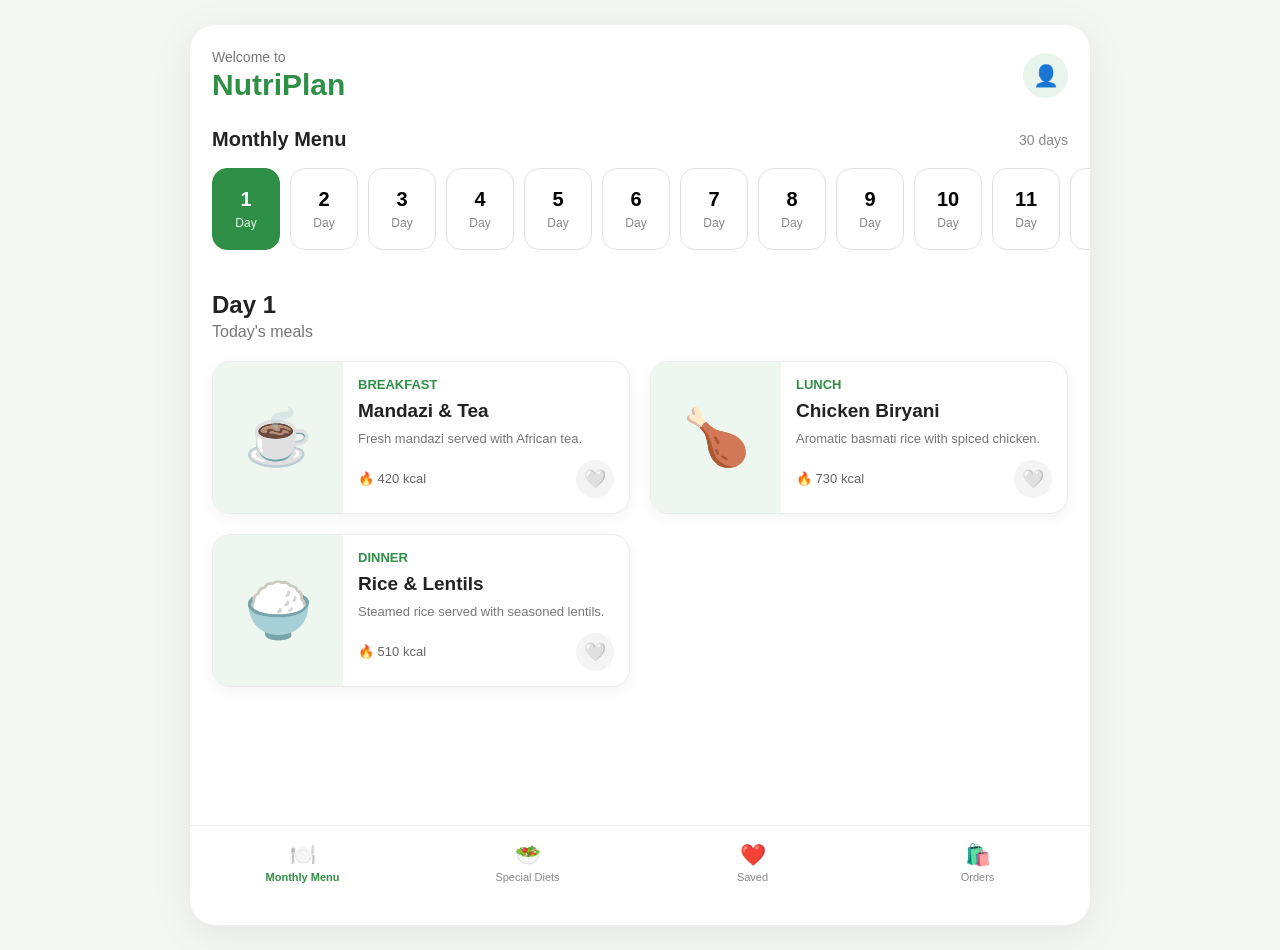
==== commit 70bba999: "mod" ====
--- a/index.html
+++ b/index.html
@@ -1,688 +1,224 @@
 <!DOCTYPE html>
 <html lang="en">
 <head>
-  <meta charset="UTF-8" />
-  <meta name="viewport" content="width=device-width, initial-scale=1.0" />
-  <title>NutriPlan — 30 Days African Meal Plans</title>
-  
-  <!-- Icône dans l'onglet du navigateur -->
-  <link rel="icon" href="data:image/svg+xml,<svg xmlns='http://www.w3.org/2000/svg' viewBox='0 0 100 100'><text y='.9em' font-size='90'>🍲</text></svg>" />
-  
-  <style>
-    :root {
-      --bg: #FFF9EF;
-      --card: #FFFFFF;
-      --text-dark: #4A2C2A;
-      --text-light: #8C756E;
-      --accent: #D47B4D;
-      --accent-light: #FDE4D4;
-      --progress-bg: #2C1F1A;
-      --border-radius-lg: 24px;
-      --border-radius-md: 16px;
-      --border-radius-sm: 12px;
-    }
-    * {
-      margin: 0;
-      padding: 0;
-      box-sizing: border-box;
-      font-family: 'Segoe UI', Roboto, sans-serif;
-    }
-    body {
-      background-color: var(--bg);
-      color: var(--text-dark);
-      line-height: 1.5;
-      padding-bottom: 90px;
-      max-width: 420px;
-      margin: 0 auto;
-      min-height: 100vh;
-    }
-
-    /* === PAGE SYSTEM === */
-    .page { display: none; min-height: calc(100vh - 90px); }
-    .page.active { display: block; }
-
-    /* === PAGE DE COUVERTURE / ACCUEIL === */
-    .cover-page {
-      padding: 20px;
-      text-align: center;
-    }
-    .cover-image {
-      width: 100%;
-      border-radius: var(--border-radius-lg);
-      overflow: hidden;
-      margin-bottom: 28px;
-      background: var(--accent-light);
-      display: flex;
-      align-items: center;
-      justify-content: center;
-      padding: 40px 20px;
-    }
-    .cover-image-icon {
-      font-size: 80px;
-      margin-bottom: 10px;
-    }
-    .cover-title {
-      font-size: 2rem;
-      line-height: 1.2;
-      margin-bottom: 16px;
-      color: var(--text-dark);
-    }
-    .cover-desc {
-      color: var(--text-light);
-      line-height: 1.6;
-      padding: 0 10px;
-      margin-bottom: 32px;
-    }
-    .get-started-btn {
-      width: 100%;
-      background: var(--accent);
-      color: white;
-      border: none;
-      padding: 16px;
-      border-radius: var(--border-radius-md);
-      font-size: 1.05rem;
-      font-weight: 600;
-      cursor: pointer;
-      transition: transform 0.2s;
-    }
-    .get-started-btn:hover { transform: translateY(-2px); }
-
-    /* === TITRE PAGE === */
-    .page-title {
-      padding: 16px 20px;
-      font-size: 1.3rem;
-      font-weight: 700;
-      display: flex;
-      align-items: center;
-      gap: 10px;
-    }
-    .back-btn {
-      background: var(--card);
-      border: none;
-      width: 38px;
-      height: 38px;
-      border-radius: 10px;
-      font-size: 18px;
-      cursor: pointer;
-      color: var(--text-dark);
-      display: flex;
-      align-items: center;
-      justify-content: center;
-    }
-
-    /* === EN-TÊTE RÉGIME (orange) === */
-    .diet-header-card {
-      margin: 0 20px 16px;
-      background: var(--accent);
-      color: white;
-      border-radius: var(--border-radius-md);
-      padding: 16px;
-      display: flex;
-      align-items: flex-start;
-      gap: 12px;
-    }
-    .diet-header-icon {
-      font-size: 24px;
-      background: rgba(255,255,255,0.25);
-      width: 40px;
-      height: 40px;
-      border-radius: 50%;
-      display: flex;
-      align-items: center;
-      justify-content: center;
-      flex-shrink: 0;
-    }
-    .diet-header-text h2 {
-      font-size: 1.05rem;
-      margin-bottom: 4px;
-    }
-    .diet-header-text p {
-      font-size: 0.88rem;
-      opacity: 0.9;
-      line-height: 1.4;
-    }
-
-    /* === SÉLECTEUR DE JOURS — 30 jours === */
-    .days-wrapper {
-      padding: 0 20px;
-      margin-bottom: 16px;
-    }
-    .days-grid {
-      display: grid;
-      grid-template-columns: repeat(5, 1fr);
-      gap: 10px;
-    }
-    .day-btn {
-      min-height: 54px;
-      border-radius: var(--border-radius-sm);
-      border: none;
-      background: var(--card);
-      color: var(--text-dark);
-      font-weight: 600;
-      cursor: pointer;
-      transition: all 0.2s;
-      font-size: 0.9rem;
-      padding: 6px 4px;
-    }
-    .day-btn.active {
-      background: var(--accent);
-      color: white;
-    }
-
-    /* === BARRE DE PROGRESSION === */
-    .progress-section {
-      margin: 0 20px 20px;
-      background: var(--progress-bg);
-      color: white;
-      padding: 18px;
-      border-radius: var(--border-radius-md);
-    }
-    .progress-label {
-      font-size: 0.85rem;
-      opacity: 0.7;
-      margin-bottom: 6px;
-    }
-    .progress-day {
-      font-size: 1.4rem;
-      font-weight: 700;
-      margin-bottom: 10px;
-    }
-    .progress-bar-container {
-      width: 100%;
-      height: 8px;
-      background: #5A483F;
-      border-radius: 4px;
-      overflow: hidden;
-    }
-    .progress-bar-fill {
-      height: 100%;
-      width: 3.33%;
-      background: var(--accent);
-      border-radius: 4px;
-      transition: width 0.3s ease;
-    }
-
-    /* === TITRE SECTION === */
-    .section-title {
-      padding: 0 20px 12px;
-      font-size: 1.15rem;
-      font-weight: 700;
-    }
-
-    /* === CARTES REPAS === */
-    .meals-container {
-      padding: 0 20px;
-      display: flex;
-      flex-direction: column;
-      gap: 12px;
-    }
-    .meal-card {
-      background: var(--card);
-      border-radius: var(--border-radius-md);
-      padding: 14px;
-      display: flex;
-      align-items: flex-start;
-      gap: 12px;
-      box-shadow: 0 2px 6px rgba(0,0,0,0.04);
-    }
-    .meal-icon-box {
-      width: 52px;
-      height: 52px;
-      border-radius: 12px;
-      background: var(--accent-light);
-      display: flex;
-      align-items: center;
-      justify-content: center;
-      font-size: 26px;
-      flex-shrink: 0;
-    }
-    .meal-content {
-      flex: 1;
-    }
-    .meal-type {
-      font-size: 0.85rem;
-      color: var(--accent);
-      font-weight: 600;
-      margin-bottom: 3px;
-    }
-    .meal-name {
-      font-weight: 600;
-      font-size: 0.95rem;
-      margin-bottom: 3px;
-      line-height: 1.3;
-    }
-    .meal-meta {
-      font-size: 0.8rem;
-      color: var(--text-light);
-    }
-    .meal-fav {
-      font-size: 20px;
-      color: #D4B5A8;
-      cursor: pointer;
-      transition: all 0.2s;
-      user-select: none;
-    }
-    .meal-fav.active {
-      color: var(--accent);
-      font-weight: bold;
-    }
-
-    /* === LISTE DES RÉGIMES === */
-    .plans-container {
-      padding: 0 20px;
-      display: flex;
-      flex-direction: column;
-      gap: 12px;
-    }
-    .plan-card {
-      background: var(--card);
-      border-radius: var(--border-radius-md);
-      padding: 16px;
-      display: flex;
-      align-items: center;
-      gap: 14px;
-      cursor: pointer;
-      transition: transform 0.2s;
-    }
-    .plan-card:hover { transform: translateY(-2px); }
-    .plan-icon-box {
-      width: 44px;
-      height: 44px;
-      border-radius: 50%;
-      background: var(--accent-light);
-      display: flex;
-      align-items: center;
-      justify-content: center;
-      font-size: 20px;
-      flex-shrink: 0;
-    }
-    .plan-content { flex: 1; }
-    .plan-name { font-weight: 600; font-size: 1rem; margin-bottom: 3px; }
-    .plan-desc { font-size: 0.85rem; color: var(--text-light); line-height: 1.4; }
-    .plan-arrow { color: var(--text-light); font-size: 18px; }
-
-    /* === PAGE SAUVEGARDÉES === */
-    .empty-state {
-      text-align: center;
-      padding: 60px 20px;
-      color: var(--text-light);
-    }
-    .empty-icon {
-      font-size: 60px;
-      margin-bottom: 16px;
-      color: #E8D0C2;
-    }
-
-    /* === BARRE DE NAVIGATION EN BAS === */
-    .bottom-nav {
-      position: fixed;
-      bottom: 0;
-      left: 50%;
-      transform: translateX(-50%);
-      width: 100%;
-      max-width: 420px;
-      background: var(--card);
-      display: flex;
-      justify-content: space-around;
-      padding: 10px 0;
-      box-shadow: 0 -2px 10px rgba(0,0,0,0.05);
-      border-top-left-radius: 20px;
-      border-top-right-radius: 20px;
-      z-index: 100;
-    }
-    .nav-item {
-      display: flex;
-      flex-direction: column;
-      align-items: center;
-      gap: 3px;
-      background: transparent;
-      border: none;
-      color: var(--text-light);
-      font-size: 0.7rem;
-      cursor: pointer;
-      padding: 6px 14px;
-      border-radius: 10px;
-      transition: all 0.2s;
-    }
-    .nav-item.active {
-      background: var(--accent-light);
-      color: var(--accent);
-    }
-    .nav-icon { font-size: 20px; }
-  </style>
+    <meta charset="UTF-8">
+    <meta name="viewport" content="width=device-width, initial-scale=1.0">
+
+    <title>NutriPlan</title>
+
+    <link rel="icon" type="image/png" href="assets/nutriplan-icon.png">
+    <link rel="stylesheet" href="style.css">
 </head>
+
 <body>
 
-  <!-- ===================================== -->
-  <!-- PAGE 0 : COUVERTURE / ACCUEIL        -->
-  <!-- ===================================== -->
-  <div id="homePage" class="page active cover-page">
-    <div class="cover-image">
-      <div>
-        <div class="cover-image-icon">🍲</div>
-        <p style="color:var(--text-light); font-size:0.9rem;">African Cuisine</p>
-      </div>
+<div class="app-container">
+
+    <header class="header">
+        <div>
+            <p class="welcome">Welcome to</p>
+            <h1>NutriPlan</h1>
+        </div>
+
+        <button class="profile-button">
+            👤
+        </button>
+    </header>
+
+    <!-- MONTHLY MENU -->
+    <section id="monthlyPage" class="page active-page">
+
+        <section class="days-section">
+
+            <div class="section-header">
+                <h2>Monthly Menu</h2>
+                <span>30 days</span>
+            </div>
+
+            <div id="daysContainer" class="days-container"></div>
+
+        </section>
+
+        <section class="selected-date">
+            <h2 id="selectedDayTitle">Day 1</h2>
+            <p>Today's meals</p>
+        </section>
+
+        <main id="mealsContainer" class="meals-container"></main>
+
+    </section>
+
+    <section id="dietsPage" class="page">
+
+    <!-- List of diets -->
+    <div id="dietListView" class="page-content">
+
+        <h2>Special Diets</h2>
+
+        <p class="page-description">
+            Choose a meal plan adapted to your dietary needs.
+        </p>
+
+        <div class="diet-grid">
+
+            <button class="diet-card" data-diet="vegetarian">
+                <div class="diet-icon">🥗</div>
+                <h3>Vegetarian</h3>
+                <p>Meals without meat or fish.</p>
+            </button>
+
+            <button class="diet-card" data-diet="diabetic">
+                <div class="diet-icon">🩺</div>
+                <h3>Diabetic</h3>
+                <p>Balanced meals with controlled sugar intake.</p>
+            </button>
+
+           <button class="diet-card" data-diet="weightGain">
+                <div class="diet-icon">📈</div>
+                <h3>Weight Gain</h3>
+                <p>Higher-calorie balanced meals to support healthy weight gain.</p>
+          </button>
+
+          <button class="diet-card" data-diet="weightLoss">
+                <div class="diet-icon">📉</div>
+                <h3>Weight Loss</h3>
+                <p>Balanced lower-calorie meals to support healthy weight loss.</p>
+          </button>
+
+            <button class="diet-card" data-diet="highProtein">
+                <div class="diet-icon">💪</div>
+                <h3>High Protein</h3>
+                <p>Protein-rich meals for active lifestyles.</p>
+            </button>
+
+        </div>
+
     </div>
-    <h1 class="cover-title">Plan your meals for 30 days</h1>
-    <p class="cover-desc">African meal ideas for breakfast, lunch, and dinner. Save your favorites and explore 30-day special diet plans.</p>
-    <button class="get-started-btn" onclick="goToMenu()">Get Started</button>
-  </div>
-
-  <!-- ===================================== -->
-  <!-- PAGE 1 : MENU MENSUEL                -->
-  <!-- ===================================== -->
-  <div id="menuPage" class="page">
-    <h1 class="page-title">My Monthly Menu</h1>
-    <div class="days-wrapper"><div class="days-grid" id="menuDaysGrid"></div></div>
-    <div class="progress-section">
-      <p class="progress-label">Month progress</p>
-      <p class="progress-day" id="menuProgressDay">Day 1 of 30</p>
-      <div class="progress-bar-container"><div class="progress-bar-fill" id="menuProgressBar"></div></div>
+
+
+    <!-- Selected diet -->
+    <div id="dietMenuView" class="page-content hidden">
+
+        <button id="backToDiets" class="back-button">
+            ← Back
+        </button>
+
+        <div class="diet-title">
+
+            <div>
+                <p class="diet-label">
+                    Special Diet
+                </p>
+
+                <h2 id="selectedDietName">
+                    Vegetarian
+                </h2>
+            </div>
+
+            <span id="selectedDietIcon" class="selected-diet-icon">
+                🥗
+            </span>
+
+        </div>
+
+        <div
+            id="dietDaysContainer"
+            class="days-container"
+        ></div>
+
+
+        <section class="selected-date">
+
+            <h2 id="selectedDietDayTitle">
+                Day 1
+            </h2>
+
+            <p>
+                Today's meals
+            </p>
+
+        </section>
+
+
+        <div
+            id="dietMealsContainer"
+            class="meals-container"
+        ></div>
+
     </div>
-    <h2 class="section-title">Today's meals</h2>
-    <div id="menuMealsContainer" class="meals-container"></div>
-  </div>
-
-  <!-- ===================================== -->
-  <!-- PAGE 2 : LISTE DES RÉGIMES SPÉCIAUX  -->
-  <!-- ===================================== -->
-  <div id="dietsPage" class="page">
-    <h1 class="page-title">Special Diet Plans</h1>
-    <div class="plans-container">
-      <div class="plan-card" onclick="openDietPlan('diabetes')">
-        <div class="plan-icon-box">💧</div>
-        <div class="plan-content">
-          <div class="plan-name">Diabetes Friendly</div>
-          <div class="plan-desc">30 days of lower sugar meals with fiber and balanced portions</div>
-        </div>
-        <span class="plan-arrow">›</span>
-      </div>
-      <div class="plan-card" onclick="openDietPlan('heart')">
-        <div class="plan-icon-box">❤️</div>
-        <div class="plan-content">
-          <div class="plan-name">Heart Healthy</div>
-          <div class="plan-desc">30 days of lighter meals with vegetables and less oil</div>
-        </div>
-        <span class="plan-arrow">›</span>
-      </div>
-      <div class="plan-card" onclick="openDietPlan('weight-loss')">
-        <div class="plan-icon-box">⚖️</div>
-        <div class="plan-content">
-          <div class="plan-name">Weight Loss</div>
-          <div class="plan-desc">30 days of simple meals with vegetables and controlled portions</div>
-        </div>
-        <span class="plan-arrow">›</span>
-      </div>
-      <div class="plan-card" onclick="openDietPlan('weight-gain')">
-        <div class="plan-icon-box">📈</div>
-        <div class="plan-content">
-          <div class="plan-name">Weight Gain</div>
-          <div class="plan-desc">30 days of energy-rich meals for healthy weight gain</div>
-        </div>
-        <span class="plan-arrow">›</span>
-      </div>
-      <div class="plan-card" onclick="openDietPlan('muscle')">
-        <div class="plan-icon-box">💪</div>
-        <div class="plan-content">
-          <div class="plan-name">Muscle Building</div>
-          <div class="plan-desc">30 days of protein-focused meals with strong carbohydrates</div>
-        </div>
-        <span class="plan-arrow">›</span>
-      </div>
-    </div>
-  </div>
-
-  <!-- ===================================== -->
-  <!-- PAGE 2B : DETAIL RÉGIME SÉLECTIONNÉ -->
-  <!-- ===================================== -->
-  <div id="dietDetailPage" class="page">
-    <h1 class="page-title">
-      <button class="back-btn" onclick="goBackToDiets()">←</button>
-      <span id="dietDetailTitle">Diet Plan</span>
-    </h1>
-    <div class="diet-header-card">
-      <div class="diet-header-icon" id="dietDetailIcon">🩸</div>
-      <div class="diet-header-text">
-        <h2 id="dietDetailName">Diabetes Friendly</h2>
-        <p id="dietDetailDesc">30 days of lower sugar meals with fiber and balanced portions</p>
-      </div>
-    </div>
-    <div class="days-wrapper"><div class="days-grid" id="dietDaysGrid"></div></div>
-    <div class="progress-section">
-      <p class="progress-label">Month progress</p>
-      <p class="progress-day" id="dietProgressDay">Day 1 of 30</p>
-      <div class="progress-bar-container"><div class="progress-bar-fill" id="dietProgressBar"></div></div>
-    </div>
-    <h2 class="section-title">Diet meals</h2>
-    <div id="dietMealsContainer" class="meals-container"></div>
-  </div>
-
-  <!-- ===================================== -->
-  <!-- PAGE 3 : RECETTES SAUVEGARDÉES       -->
-  <!-- ===================================== -->
-  <div id="savedPage" class="page">
-    <h1 class="page-title">Saved Recipes</h1>
-    <div id="savedContainer"></div>
-  </div>
-
-  <!-- ===================================== -->
-  <!-- BARRE DE NAVIGATION EN BAS           -->
-  <!-- ===================================== -->
-  <nav class="bottom-nav">
-    <button class="nav-item" data-page="menu">
-      <span class="nav-icon">📅</span><span>Menu</span>
-    </button>
-    <button class="nav-item" data-page="diets">
-      <span class="nav-icon">🛡️</span><span>Diets</span>
-    </button>
-    <button class="nav-item" data-page="saved">
-      <span class="nav-icon">🤍</span><span>Saved</span>
-    </button>
-    <button class="nav-item" data-page="orders">
-      <span class="nav-icon">🛍️</span><span>Orders</span>
-    </button>
-  </nav>
-
-<script>
-// ==========================================
-// DONNÉES DES REPAS
-// ==========================================
-const MEAL_DATA = {
-  general: {
-    name: "My Monthly Menu",
-    days: {
-      1: { breakfast:{n:"Sweet Potatoes with Milk",t:"25 min",k:"390 kcal",i:"🍠"}, lunch:{n:"Rice and Beans with Avocado",t:"45 min",k:"650 kcal",i:"🥑"}, dinner:{n:"Ugali and Sukuma Wiki",t:"35 min",k:"520 kcal",i:"🥬"} },
-      2: { breakfast:{n:"Oat Porridge with Banana and Milk",t:"15 min",k:"430 kcal",i:"🥣"}, lunch:{n:"Kenyan Pilau with Chicken",t:"55 min",k:"720 kcal",i:"🍗"}, dinner:{n:"Cassava Leaves with Peanut Sauce",t:"40 min",k:"580 kcal",i:"🍛"} },
-      3: { breakfast:{n:"Maize Meal Porridge with Groundnuts",t:"18 min",k:"410 kcal",i:"🥜"}, lunch:{n:"Matoke with Beans Stew",t:"50 min",k:"680 kcal",i:"🍌"}, dinner:{n:"Fish and Ugali",t:"45 min",k:"600 kcal",i:"🐟"} },
-      4: { breakfast:{n:"Banana and Groundnut Paste",t:"12 min",k:"380 kcal",i:"🍌"}, lunch:{n:"Rice and Beef Stew",t:"60 min",k:"750 kcal",i:"🥩"}, dinner:{n:"Ndizi na Samaki",t:"40 min",k:"550 kcal",i:"🍌"} },
-      5: { breakfast:{n:"Arrowroot Porridge",t:"20 min",k:"360 kcal",i:"🥔"}, lunch:{n:"Chapati and Bean Curry",t:"50 min",k:"690 kcal",i:"🫓"}, dinner:{n:"Coconut Rice and Greens",t:"35 min",k:"570 kcal",i:"🥥"} }
-    }
-  },
-  diabetes: {
-    name: "Diabetes Friendly", icon: "💧", desc: "30 days of lower sugar meals with fiber and balanced portions",
-    days: {
-      1: { breakfast:{n:"Sweet Potatoes with Milk",t:"25 min",k:"390 kcal",i:"🍠"}, lunch:{n:"Rice and Beans with Avocado",t:"45 min",k:"650 kcal",i:"🥑"}, dinner:{n:"Ugali (small portion) + Greens",t:"35 min",k:"480 kcal",i:"🥬"} },
-      2: { breakfast:{n:"Millet Porridge without Sugar",t:"20 min",k:"350 kcal",i:"🌾"}, lunch:{n:"Brown Rice + Lentils + Okra",t:"50 min",k:"620 kcal",i:"🫘"}, dinner:{n:"Grilled Tilapia + Vegetables",t:"40 min",k:"500 kcal",i:"🐟"} }
-    }
-  },
-  heart: {
-    name: "Heart Healthy", icon: "❤️", desc: "30 days of lighter meals with vegetables and less oil",
-    days: {
-      1: { breakfast:{n:"Oat Porridge with Banana and Milk",t:"15 min",k:"430 kcal",i:"🥣"}, lunch:{n:"Rice and Beans with Avocado",t:"45 min",k:"650 kcal",i:"🥑"}, dinner:{n:"Steamed Fish + Greens",t:"35 min",k:"490 kcal",i:"🐟"} }
-    }
-  },
-  'weight-loss': {
-    name: "Weight Loss", icon: "⚖️", desc: "30 days of simple meals with vegetables and controlled portions",
-    days: {
-      1: { breakfast:{n:"Sweet Potatoes with Milk",t:"25 min",k:"390 kcal",i:"🍠"}, lunch:{n:"Rice and Beans with Avocado",t:"45 min",k:"650 kcal",i:"🥑"}, dinner:{n:"Vegetable Stew + Ugali (small)",t:"30 min",k:"420 kcal",i:"🥬"} }
-    }
-  },
-  'weight-gain': {
-    name: "Weight Gain", icon: "📈", desc: "30 days of energy-rich meals for healthy weight gain",
-    days: {
-      1: { breakfast:{n:"Arrowroot Porridge + Groundnuts",t:"20 min",k:"520 kcal",i:"🥔"}, lunch:{n:"Pilau with Chicken + Coconut",t:"55 min",k:"850 kcal",i:"🍗"}, dinner:{n:"Ugali + Beef Stew + Greens",t:"45 min",k:"720 kcal",i:"🥩"} }
-    }
-  },
-  muscle: {
-    name: "Muscle Building", icon: "💪", desc: "30 days of protein-focused meals with strong carbohydrates",
-    days: {
-      1: { breakfast:{n:"Sweet Potatoes + Eggs",t:"20 min",k:"480 kcal",i:"🥚"}, lunch:{n:"Brown Rice + Grilled Chicken + Beans",t:"50 min",k:"780 kcal",i:"🍗"}, dinner:{n:"Ugali + Fish + Greens",t:"45 min",k:"650 kcal",i:"🐟"} }
-    }
-  }
-};
-
-// ==========================================
-// ÉTAT GLOBAL
-// ==========================================
-let currentPage = 'home';
-let currentPlan = 'general';
-let currentDay = 1;
-let savedMeals = JSON.parse(localStorage.getItem('nutriplan_saved') || '[]');
-
-// ==========================================
-// GÉNÉRER LES 30 JOURS
-// ==========================================
-function renderDaysGrid(containerId) {
-  const container = document.getElementById(containerId);
-  container.innerHTML = '';
-  for (let d = 1; d <= 30; d++) {
-    const btn = document.createElement('button');
-    btn.className = 'day-btn' + (d === currentDay ? ' active' : '');
-    btn.textContent = 'Day ' + d;
-    btn.dataset.day = d;
-    btn.onclick = () => { currentDay = d; renderCurrentView(); };
-    container.appendChild(btn);
-  }
-}
-
-// ==========================================
-// RENDRE LES CARTES REPAS
-// ==========================================
-function renderMeals(containerId, progressDayId, progressBarId) {
-  const plan = MEAL_DATA[currentPlan];
-  const dayData = plan.days[currentDay] || plan.days[1];
-  const container = document.getElementById(containerId);
-
-  document.getElementById(progressDayId).textContent = `Day ${currentDay} of 30`;
-  document.getElementById(progressBarId).style.width = `${(currentDay/30)*100}%`;
-
-  container.innerHTML = '';
-  ['breakfast','lunch','dinner'].forEach(type => {
-    const m = dayData[type];
-    const isSaved = savedMeals.some(s => s.name === m.n);
-    container.innerHTML += `
-      <div class="meal-card">
-        <div class="meal-icon-box">${m.i}</div>
-        <div class="meal-content">
-          <div class="meal-type">${type.charAt(0).toUpperCase()+type.slice(1)}</div>
-          <div class="meal-name">${m.n}</div>
-          <div class="meal-meta">${m.t} • ${m.k}</div>
-        </div>
-        <span class="meal-fav ${isSaved?'active':''}" onclick="toggleSave('${m.n}',this)">♡</span>
-      </div>
-    `;
-  });
-}
-
-// ==========================================
-// BASCULER ENREGISTREMENT / COEUR
-// ==========================================
-function toggleSave(mealName, iconEl) {
-  const idx = savedMeals.findIndex(s => s.name === mealName);
-  if (idx >= 0) {
-    savedMeals.splice(idx,1);
-    iconEl.classList.remove('active');
-  } else {
-    savedMeals.unshift({ name: mealName });
-    iconEl.classList.add('active');
-  }
-  localStorage.setItem('nutriplan_saved', JSON.stringify(savedMeals));
-  renderSavedPage();
-}
-
-// ==========================================
-// AFFICHER LA PAGE DES SAUVEGARDÉES
-// ==========================================
-function renderSavedPage() {
-  const c = document.getElementById('savedContainer');
-  if (savedMeals.length === 0) {
-    c.innerHTML = `<div class="empty-state"><div class="empty-icon">♡</div><h3>No saved recipes yet</h3><p>Tap the heart icon on any meal to save it here.</p></div>`;
-    return;
-  }
-  c.innerHTML = '';
-  savedMeals.forEach(m => {
-    c.innerHTML += `
-      <div class="meal-card">
-        <div class="meal-icon-box">🍽️</div>
-        <div class="meal-content"><div class="meal-name">${m.name}</div></div>
-        <span class="meal-fav active" onclick="removeSaved('${m.name}',this)">♡</span>
-      </div>
-    `;
-  });
-}
-function removeSaved(name, el) {
-  savedMeals = savedMeals.filter(s => s.name !== name);
-  localStorage.setItem('nutriplan_saved', JSON.stringify(savedMeals));
-  renderSavedPage();
-}
-
-// ==========================================
-// NAVIGATION ENTRE LES PAGES
-// ==========================================
-function showPage(pageId) {
-  document.querySelectorAll('.page').forEach(p => p.classList.remove('active'));
-  document.getElementById(pageId).classList.add('active');
-  document.querySelectorAll('.nav-item').forEach(b => b.classList.remove('active'));
-  document.querySelectorAll('.nav-item').forEach(b => {
-    if (b.dataset.page === pageId.split('Page')[0] || 
-       (pageId==='dietDetailPage' && b.dataset.page==='diets')) b.classList.add('active');
-  });
-  currentPage = pageId;
-}
-
-function goToMenu() {
-  currentPlan = 'general'; currentDay = 1;
-  showPage('menuPage'); renderCurrentView();
-}
-
-function openDietPlan(planId) {
-  currentPlan = planId; currentDay = 1;
-  const p = MEAL_DATA[planId];
-  document.getElementById('dietDetailTitle').textContent = p.name;
-  document.getElementById('dietDetailName').textContent = p.name;
-  document.getElementById('dietDetailDesc').textContent = p.desc;
-  document.getElementById('dietDetailIcon').textContent = p.icon;
-  showPage('dietDetailPage'); renderCurrentView();
-}
-
-function goBackToDiets() { showPage('dietsPage'); }
-
-function renderCurrentView() {
-  if (currentPage === 'menuPage') {
-    renderDaysGrid('menuDaysGrid');
-    renderMeals('menuMealsContainer','menuProgressDay','menuProgressBar');
-  } else if (currentPage === 'dietDetailPage') {
-    renderDaysGrid('dietDaysGrid');
-    renderMeals('dietMealsContainer','dietProgressDay','dietProgressBar');
-  } else if (currentPage === 'savedPage') {
-    renderSavedPage();
-  }
-}
-
-// Navigation basse
-document.querySelectorAll('.nav-item').forEach(btn => {
-  btn.onclick = () => {
-    const p = btn.dataset.page;
-    if (p==='menu') { currentPlan='general'; currentDay=1; showPage('menuPage'); }
-    else if (p==='diets') { showPage('dietsPage'); }
-    else if (p==='saved') { showPage('savedPage'); renderSavedPage(); }
-    else if (p==='orders') { alert('Orders page coming soon!'); return; }
-    renderCurrentView();
-  };
-});
-
-// Initialisation
-document.querySelector('[data-page="menu"]').classList.remove('active');
-</script>
+
+</section>
+    <!-- SAVED -->
+    <section id="savedPage" class="page">
+
+        <div class="page-content">
+
+            <h2>Saved Meals</h2>
+
+            <p class="page-description">
+                Your favorite meals appear here.
+            </p>
+
+            <div id="savedMealsContainer" class="meals-container"></div>
+
+        </div>
+
+    </section>
+
+    <!-- ORDERS -->
+    <section id="ordersPage" class="page">
+
+        <div class="page-content">
+
+            <h2>Orders</h2>
+
+            <p class="page-description">
+                View your meal orders.
+            </p>
+
+            <div id="ordersContainer">
+
+                <div class="empty-state">
+                    <div class="empty-icon">🛍️</div>
+                    <h3>No orders yet</h3>
+                    <p>Your meal orders will appear here.</p>
+                </div>
+
+            </div>
+
+        </div>
+
+    </section>
+
+
+    <!-- BOTTOM NAVIGATION -->
+    <nav class="bottom-nav">
+
+        <button class="nav-item active" data-page="monthlyPage">
+            <span class="nav-icon">🍽️</span>
+            <span>Monthly Menu</span>
+        </button>
+
+        <button class="nav-item" data-page="dietsPage">
+            <span class="nav-icon">🥗</span>
+            <span>Special Diets</span>
+        </button>
+
+        <button class="nav-item" data-page="savedPage">
+            <span class="nav-icon">❤️</span>
+            <span>Saved</span>
+        </button>
+
+        <button class="nav-item" data-page="ordersPage">
+            <span class="nav-icon">🛍️</span>
+            <span>Orders</span>
+        </button>
+
+    </nav>
+
+</div>
+
+<script src="app.js"></script>
+
 </body>
-</html>
+</html>
--- a/style.css
+++ b/style.css
@@ -0,0 +1,615 @@
+* {
+    box-sizing: border-box;
+    margin: 0;
+    padding: 0;
+}
+
+body {
+    font-family: Arial, Helvetica, sans-serif;
+    background: #f5f7f5;
+    color: #222;
+}
+
+button {
+    font-family: inherit;
+}
+
+.app-container {
+    max-width: 900px;
+    min-height: 100vh;
+    margin: auto;
+    background: #ffffff;
+    padding-bottom: 100px;
+}
+
+
+/* ==============================
+   Header
+============================== */
+
+.header {
+    display: flex;
+    justify-content: space-between;
+    align-items: center;
+
+    padding: 24px 22px 16px;
+}
+
+.welcome {
+    color: #777;
+    font-size: 14px;
+    margin-bottom: 3px;
+}
+
+.header h1 {
+    font-size: 30px;
+    color: #2f8f46;
+}
+
+.profile-button {
+    border: none;
+    width: 45px;
+    height: 45px;
+
+    border-radius: 50%;
+
+    background: #e9f5ec;
+    font-size: 21px;
+
+    cursor: pointer;
+}
+
+
+/* ==============================
+   Monthly menu header
+============================== */
+
+.days-section {
+    padding: 10px 0 10px;
+}
+
+.section-header {
+    display: flex;
+    justify-content: space-between;
+    align-items: center;
+
+    padding: 0 22px 12px;
+}
+
+.section-header h2 {
+    font-size: 20px;
+}
+
+.section-header span {
+    color: #888;
+    font-size: 14px;
+}
+
+
+/* ==============================
+   Days
+============================== */
+
+.days-container {
+    display: flex;
+    gap: 10px;
+
+    overflow-x: auto;
+
+    padding: 5px 22px 15px;
+
+    scrollbar-width: none;
+}
+
+.days-container::-webkit-scrollbar {
+    display: none;
+}
+
+.day-card {
+    min-width: 68px;
+    height: 82px;
+
+    border: 1px solid #e1e1e1;
+    border-radius: 15px;
+
+    background: #ffffff;
+
+    display: flex;
+    flex-direction: column;
+    align-items: center;
+    justify-content: center;
+
+    cursor: pointer;
+
+    transition: 0.2s;
+}
+
+.day-card:hover {
+    transform: translateY(-2px);
+}
+
+.day-number {
+    font-size: 20px;
+    font-weight: bold;
+}
+
+.day-label {
+    font-size: 12px;
+    color: #888;
+
+    margin-top: 5px;
+}
+
+.day-card.active {
+    background: #2f8f46;
+    color: white;
+
+    border-color: #2f8f46;
+}
+
+.day-card.active .day-label {
+    color: #e9f6ec;
+}
+
+
+/* ==============================
+   Selected date
+============================== */
+
+.selected-date {
+    padding: 16px 22px 5px;
+}
+
+.selected-date h2 {
+    font-size: 24px;
+}
+
+.selected-date p {
+    color: #777;
+    margin-top: 4px;
+}
+
+
+/* ==============================
+   Meals
+============================== */
+
+.meals-container {
+    padding: 15px 22px;
+}
+
+.meal-card {
+    display: flex;
+
+    background: white;
+
+    border-radius: 18px;
+
+    margin-bottom: 17px;
+
+    overflow: hidden;
+
+    border: 1px solid #ececec;
+
+    box-shadow: 0 4px 15px rgba(0, 0, 0, 0.05);
+}
+
+.meal-image {
+    width: 130px;
+    min-height: 130px;
+
+    display: flex;
+    justify-content: center;
+    align-items: center;
+
+    font-size: 55px;
+
+    background: #edf7ef;
+}
+
+.meal-info {
+    flex: 1;
+
+    padding: 15px;
+
+    display: flex;
+    flex-direction: column;
+}
+
+.meal-header {
+    display: flex;
+
+    align-items: flex-start;
+    justify-content: space-between;
+}
+
+.meal-type {
+    color: #2f8f46;
+    font-size: 13px;
+    font-weight: bold;
+
+    margin-bottom: 7px;
+
+    text-transform: uppercase;
+}
+
+.meal-name {
+    font-size: 19px;
+    font-weight: bold;
+
+    line-height: 1.3;
+}
+
+.meal-description {
+    color: #777;
+
+    font-size: 13px;
+
+    margin-top: 6px;
+
+    line-height: 1.4;
+}
+
+.meal-footer {
+    margin-top: auto;
+
+    display: flex;
+    align-items: center;
+    justify-content: space-between;
+
+    padding-top: 12px;
+}
+
+.calories {
+    color: #666;
+    font-size: 13px;
+}
+
+.favorite-button {
+    width: 38px;
+    height: 38px;
+
+    border-radius: 50%;
+
+    border: none;
+
+    background: #f4f4f4;
+
+    cursor: pointer;
+
+    font-size: 18px;
+
+    transition: 0.2s;
+}
+
+.favorite-button:hover {
+    transform: scale(1.08);
+}
+
+.favorite-button.saved {
+    background: #ffe5e5;
+}
+
+
+/* ==============================
+   Bottom navigation
+============================== */
+
+.bottom-nav {
+    position: fixed;
+
+    bottom: 0;
+    left: 50%;
+
+    transform: translateX(-50%);
+
+    width: 100%;
+    max-width: 900px;
+
+    height: 75px;
+
+    display: flex;
+
+    background: #ffffff;
+
+    border-top: 1px solid #eeeeee;
+
+    z-index: 100;
+}
+
+.nav-item {
+    flex: 1;
+
+    border: none;
+    background: transparent;
+
+    display: flex;
+    flex-direction: column;
+
+    justify-content: center;
+    align-items: center;
+
+    gap: 4px;
+
+    color: #888;
+
+    font-size: 11px;
+
+    cursor: pointer;
+}
+
+.nav-icon {
+    font-size: 21px;
+}
+
+.nav-item.active {
+    color: #2f8f46;
+    font-weight: bold;
+}
+
+
+/* ==============================
+   Desktop
+============================== */
+
+@media (min-width: 700px) {
+
+    body {
+        padding: 25px 0;
+    }
+
+    .app-container {
+        border-radius: 25px;
+
+        box-shadow:
+            0 8px 40px rgba(0, 0, 0, 0.08);
+    }
+
+    .meals-container {
+        display: grid;
+
+        grid-template-columns:
+            repeat(2, 1fr);
+
+        gap: 20px;
+    }
+
+    .meal-card {
+        margin-bottom: 0;
+    }
+}
+
+
+/* ==============================
+   Small mobile
+============================== */
+
+@media (max-width: 480px) {
+
+    .meal-image {
+        width: 105px;
+        font-size: 45px;
+    }
+
+    .meal-name {
+        font-size: 16px;
+    }
+
+    .header h1 {
+        font-size: 27px;
+    }
+
+}
+.page {
+    display: none;
+}
+
+.page.active-page {
+    display: block;
+}
+
+.page-content {
+    padding: 20px 22px;
+}
+
+.page-content h2 {
+    font-size: 24px;
+    margin-bottom: 6px;
+}
+
+.page-description {
+    color: #777;
+    margin-bottom: 22px;
+    line-height: 1.5;
+}
+
+
+/* Special diets */
+
+.diet-grid {
+    display: grid;
+    grid-template-columns: 1fr;
+    gap: 15px;
+}
+
+.diet-card {
+    padding: 20px;
+
+    border: 1px solid #e8e8e8;
+    border-radius: 18px;
+
+    background: white;
+
+    box-shadow: 0 4px 15px rgba(0, 0, 0, 0.04);
+
+    cursor: pointer;
+}
+
+.diet-card:hover {
+    transform: translateY(-2px);
+}
+
+.diet-icon {
+    font-size: 35px;
+    margin-bottom: 10px;
+}
+
+.diet-card h3 {
+    margin-bottom: 6px;
+}
+
+.diet-card p {
+    color: #777;
+    font-size: 14px;
+}
+
+
+/* Empty pages */
+
+.empty-state {
+    text-align: center;
+
+    padding: 60px 20px;
+
+    color: #777;
+}
+
+.empty-icon {
+    font-size: 55px;
+    margin-bottom: 15px;
+}
+
+.empty-state h3 {
+    color: #333;
+    margin-bottom: 7px;
+}
+
+
+@media (min-width: 700px) {
+
+    .diet-grid {
+        grid-template-columns: repeat(2, 1fr);
+    }
+
+}
+/* ==============================
+   Special Diets
+============================== */
+
+.hidden {
+    display: none !important;
+}
+
+
+.diet-card {
+    text-align: left;
+    font-family: inherit;
+
+    border: 1px solid #e8e8e8;
+    background: #ffffff;
+
+    padding: 20px;
+
+    border-radius: 18px;
+
+    cursor: pointer;
+
+    box-shadow:
+        0 4px 15px rgba(0, 0, 0, 0.04);
+
+    transition: 0.2s;
+}
+
+
+.diet-card:hover {
+    transform: translateY(-3px);
+
+    box-shadow:
+        0 7px 20px rgba(0, 0, 0, 0.08);
+}
+
+
+.diet-card:active {
+    transform: scale(0.98);
+}
+
+
+.diet-card h3 {
+    font-size: 18px;
+    margin-bottom: 6px;
+}
+
+
+.diet-card p {
+    color: #777;
+    line-height: 1.4;
+}
+
+
+.back-button {
+    border: none;
+    background: transparent;
+
+    color: #2f8f46;
+
+    font-size: 15px;
+    font-weight: bold;
+
+    padding: 5px 0;
+
+    margin-bottom: 20px;
+
+    cursor: pointer;
+}
+
+
+.diet-title {
+    display: flex;
+
+    justify-content: space-between;
+    align-items: center;
+
+    margin-bottom: 20px;
+}
+
+
+.diet-label {
+    color: #888;
+
+    font-size: 13px;
+
+    margin-bottom: 4px;
+
+    text-transform: uppercase;
+}
+
+
+.selected-diet-icon {
+    display: flex;
+
+    width: 55px;
+    height: 55px;
+
+    justify-content: center;
+    align-items: center;
+
+    border-radius: 50%;
+
+    background: #e9f5ec;
+
+    font-size: 27px;
+}
+
+
+#dietDaysContainer {
+    padding-left: 0;
+    padding-right: 0;
+
+    margin-bottom: 5px;
+}
+
+
+#dietMealsContainer {
+    padding-left: 0;
+    padding-right: 0;
+}
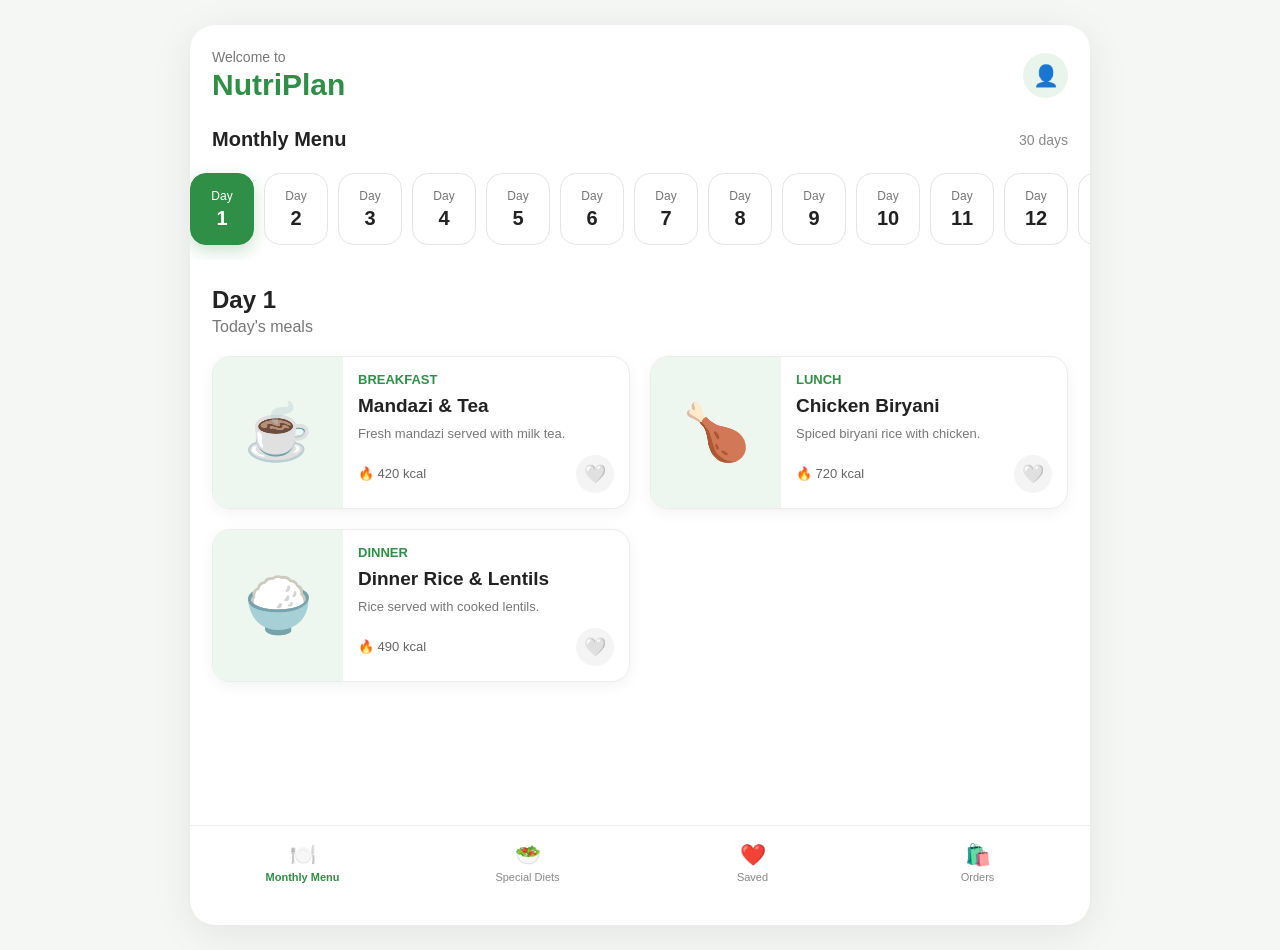
==== commit 3ff2f369: "mod" ====
--- a/index.html
+++ b/index.html
@@ -11,6 +11,270 @@
 </head>
 
 <body>
+    <section id="profilePage" class="page">
+
+    <div class="page-content">
+
+        <button id="backFromProfile" class="back-button">
+            ← Back
+        </button>
+
+        <h2>Your Nutrition Profile</h2>
+
+        <p class="page-description">
+            Tell NutriPlan about yourself so we can estimate
+            your daily calorie needs.
+        </p>
+
+
+        <form id="nutritionProfileForm" class="profile-form">
+
+            <div class="form-group">
+
+                <label for="userAge">
+                    Age
+                </label>
+
+                <input
+                    type="number"
+                    id="userAge"
+                    min="18"
+                    max="100"
+                    placeholder="Example: 25"
+                    required
+                >
+
+            </div>
+
+
+            <div class="form-group">
+
+                <label for="userSex">
+                    Sex
+                </label>
+
+                <select id="userSex" required>
+
+                    <option value="">
+                        Select
+                    </option>
+
+                    <option value="male">
+                        Male
+                    </option>
+
+                    <option value="female">
+                        Female
+                    </option>
+
+                </select>
+
+            </div>
+
+
+            <div class="form-row">
+
+                <div class="form-group">
+
+                    <label for="userWeight">
+                        Weight (kg)
+                    </label>
+
+                    <input
+                        type="number"
+                        id="userWeight"
+                        min="30"
+                        max="250"
+                        step="0.1"
+                        placeholder="70"
+                        required
+                    >
+
+                </div>
+
+
+                <div class="form-group">
+
+                    <label for="userHeight">
+                        Height (cm)
+                    </label>
+
+                    <input
+                        type="number"
+                        id="userHeight"
+                        min="120"
+                        max="230"
+                        placeholder="175"
+                        required
+                    >
+
+                </div>
+
+            </div>
+
+
+            <div class="form-group">
+
+                <label for="activityLevel">
+                    Activity level
+                </label>
+
+                <select
+                    id="activityLevel"
+                    required
+                >
+
+                    <option value="">
+                        Select activity level
+                    </option>
+
+                    <option value="1.2">
+                        Sedentary
+                    </option>
+
+                    <option value="1.375">
+                        Lightly active
+                    </option>
+
+                    <option value="1.55">
+                        Moderately active
+                    </option>
+
+                    <option value="1.725">
+                        Very active
+                    </option>
+
+                    <option value="1.9">
+                        Extremely active
+                    </option>
+
+                </select>
+
+            </div>
+
+
+            <div class="form-group">
+
+                <label for="nutritionGoal">
+                    Your goal
+                </label>
+
+                <select
+                    id="nutritionGoal"
+                    required
+                >
+
+                    <option value="">
+                        Select your goal
+                    </option>
+
+                    <option value="loss">
+                        Weight Loss
+                    </option>
+
+                    <option value="maintain">
+                        Maintain Weight
+                    </option>
+
+                    <option value="gain">
+                        Weight Gain
+                    </option>
+
+                </select>
+
+            </div>
+
+
+            <button
+                type="submit"
+                class="primary-button"
+            >
+                Calculate My Plan
+            </button>
+
+        </form>
+
+
+        <div
+            id="nutritionResult"
+            class="nutrition-result hidden"
+        >
+
+            <h3>
+                Your NutriPlan Recommendation
+            </h3>
+
+            <div class="calorie-result">
+
+                <span id="targetCalories">
+                    0
+                </span>
+
+                <small>
+                    kcal / day
+                </small>
+
+            </div>
+
+
+            <div class="result-details">
+
+                <div>
+
+                    <span>
+                        Estimated BMR
+                    </span>
+
+                    <strong id="bmrResult">
+                        -
+                    </strong>
+
+                </div>
+
+
+                <div>
+
+                    <span>
+                        Maintenance
+                    </span>
+
+                    <strong id="maintenanceResult">
+                        -
+                    </strong>
+
+                </div>
+
+
+                <div>
+
+                    <span>
+                        Goal
+                    </span>
+
+                    <strong id="goalResult">
+                        -
+                    </strong>
+
+                </div>
+
+            </div>
+
+
+            <p id="recommendationText"></p>
+
+
+            <button
+                id="openRecommendedPlan"
+                class="primary-button"
+            >
+                View Recommended Menu
+            </button>
+
+        </div>
+
+    </div>
+
+</section>
 
 <div class="app-container">
 
@@ -20,7 +284,7 @@
             <h1>NutriPlan</h1>
         </div>
 
-        <button class="profile-button">
+        <button id="profileButton" class="profile-button">
             👤
         </button>
     </header>
--- a/style.css
+++ b/style.css
@@ -612,4 +612,278 @@
 #dietMealsContainer {
     padding-left: 0;
     padding-right: 0;
+}
+/* =====================================
+   Nutrition Profile
+===================================== */
+
+.profile-form {
+    margin-top: 25px;
+}
+
+.form-group {
+    display: flex;
+    flex-direction: column;
+
+    gap: 7px;
+
+    margin-bottom: 18px;
+}
+
+.form-group label {
+    font-weight: 600;
+
+    color: #333;
+}
+
+
+.form-group input,
+.form-group select {
+    width: 100%;
+
+    padding: 14px 15px;
+
+    border: 1px solid #dddddd;
+    border-radius: 12px;
+
+    font-family: inherit;
+    font-size: 16px;
+
+    background: white;
+
+    outline: none;
+}
+
+
+.form-group input:focus,
+.form-group select:focus {
+    border-color: #2f8f46;
+
+    box-shadow:
+        0 0 0 3px rgba(47, 143, 70, 0.10);
+}
+
+
+.form-row {
+    display: grid;
+
+    grid-template-columns:
+        repeat(2, 1fr);
+
+    gap: 14px;
+}
+
+
+.primary-button {
+    width: 100%;
+
+    border: none;
+
+    border-radius: 14px;
+
+    padding: 15px 20px;
+
+    background: #2f8f46;
+
+    color: white;
+
+    font-size: 16px;
+    font-weight: 600;
+
+    cursor: pointer;
+
+    transition: 0.2s;
+}
+
+
+.primary-button:hover {
+    background: #26793a;
+}
+
+
+.nutrition-result {
+    margin-top: 30px;
+
+    padding: 22px;
+
+    background: #f4faf5;
+
+    border-radius: 20px;
+}
+
+
+.nutrition-result h3 {
+    text-align: center;
+
+    margin-bottom: 15px;
+}
+
+
+.calorie-result {
+    text-align: center;
+
+    margin: 20px 0;
+}
+
+
+.calorie-result span {
+    display: block;
+
+    font-size: 45px;
+    font-weight: bold;
+
+    color: #2f8f46;
+}
+
+
+.calorie-result small {
+    color: #777;
+
+    font-size: 15px;
+}
+
+
+.result-details {
+    display: grid;
+
+    grid-template-columns:
+        repeat(3, 1fr);
+
+    gap: 10px;
+
+    margin: 20px 0;
+}
+
+
+.result-details div {
+    background: white;
+
+    padding: 12px;
+
+    text-align: center;
+
+    border-radius: 12px;
+}
+
+
+.result-details span {
+    display: block;
+
+    color: #777;
+
+    font-size: 12px;
+
+    margin-bottom: 5px;
+}
+
+
+.result-details strong {
+    font-size: 15px;
+}
+
+
+#recommendationText {
+    line-height: 1.6;
+
+    margin-bottom: 20px;
+
+    color: #555;
+}
+
+
+@media (max-width: 500px) {
+
+    .form-row {
+        grid-template-columns: 1fr;
+    }
+
+    .result-details {
+        grid-template-columns: 1fr;
+    }
+
+}
+.calorie-details {
+    display: flex;
+    flex-direction: column;
+    gap: 4px;
+}
+
+.base-calories {
+    font-size: 13px;
+    color: #777;
+}
+
+.portion {
+    font-size: 13px;
+    color: #2f8f46;
+    font-weight: 600;
+}
+.days-container {
+    display: flex;
+    gap: 10px;
+    overflow-x: auto;
+    padding: 10px 0 15px;
+    scrollbar-width: thin;
+}
+
+.day-button {
+    min-width: 64px;
+    height: 72px;
+
+    border: 1px solid #e4e4e4;
+    border-radius: 16px;
+
+    background: white;
+
+    display: flex;
+    flex-direction: column;
+    align-items: center;
+    justify-content: center;
+
+    gap: 4px;
+
+    cursor: pointer;
+
+    font-family: inherit;
+
+    transition:
+        transform 0.2s ease,
+        background 0.2s ease,
+        border-color 0.2s ease,
+        box-shadow 0.2s ease;
+}
+
+.day-button span {
+    font-size: 12px;
+    color: #777;
+}
+
+.day-button strong {
+    font-size: 20px;
+    color: #222;
+}
+
+.day-button:hover {
+    transform: translateY(-2px);
+
+    border-color: #2f8f46;
+
+    box-shadow:
+        0 5px 15px
+        rgba(0, 0, 0, 0.08);
+}
+
+.day-button.active {
+    background: #2f8f46;
+
+    border-color: #2f8f46;
+
+    box-shadow:
+        0 6px 16px
+        rgba(47, 143, 70, 0.25);
+}
+
+.day-button.active span,
+.day-button.active strong {
+    color: white;
 }
